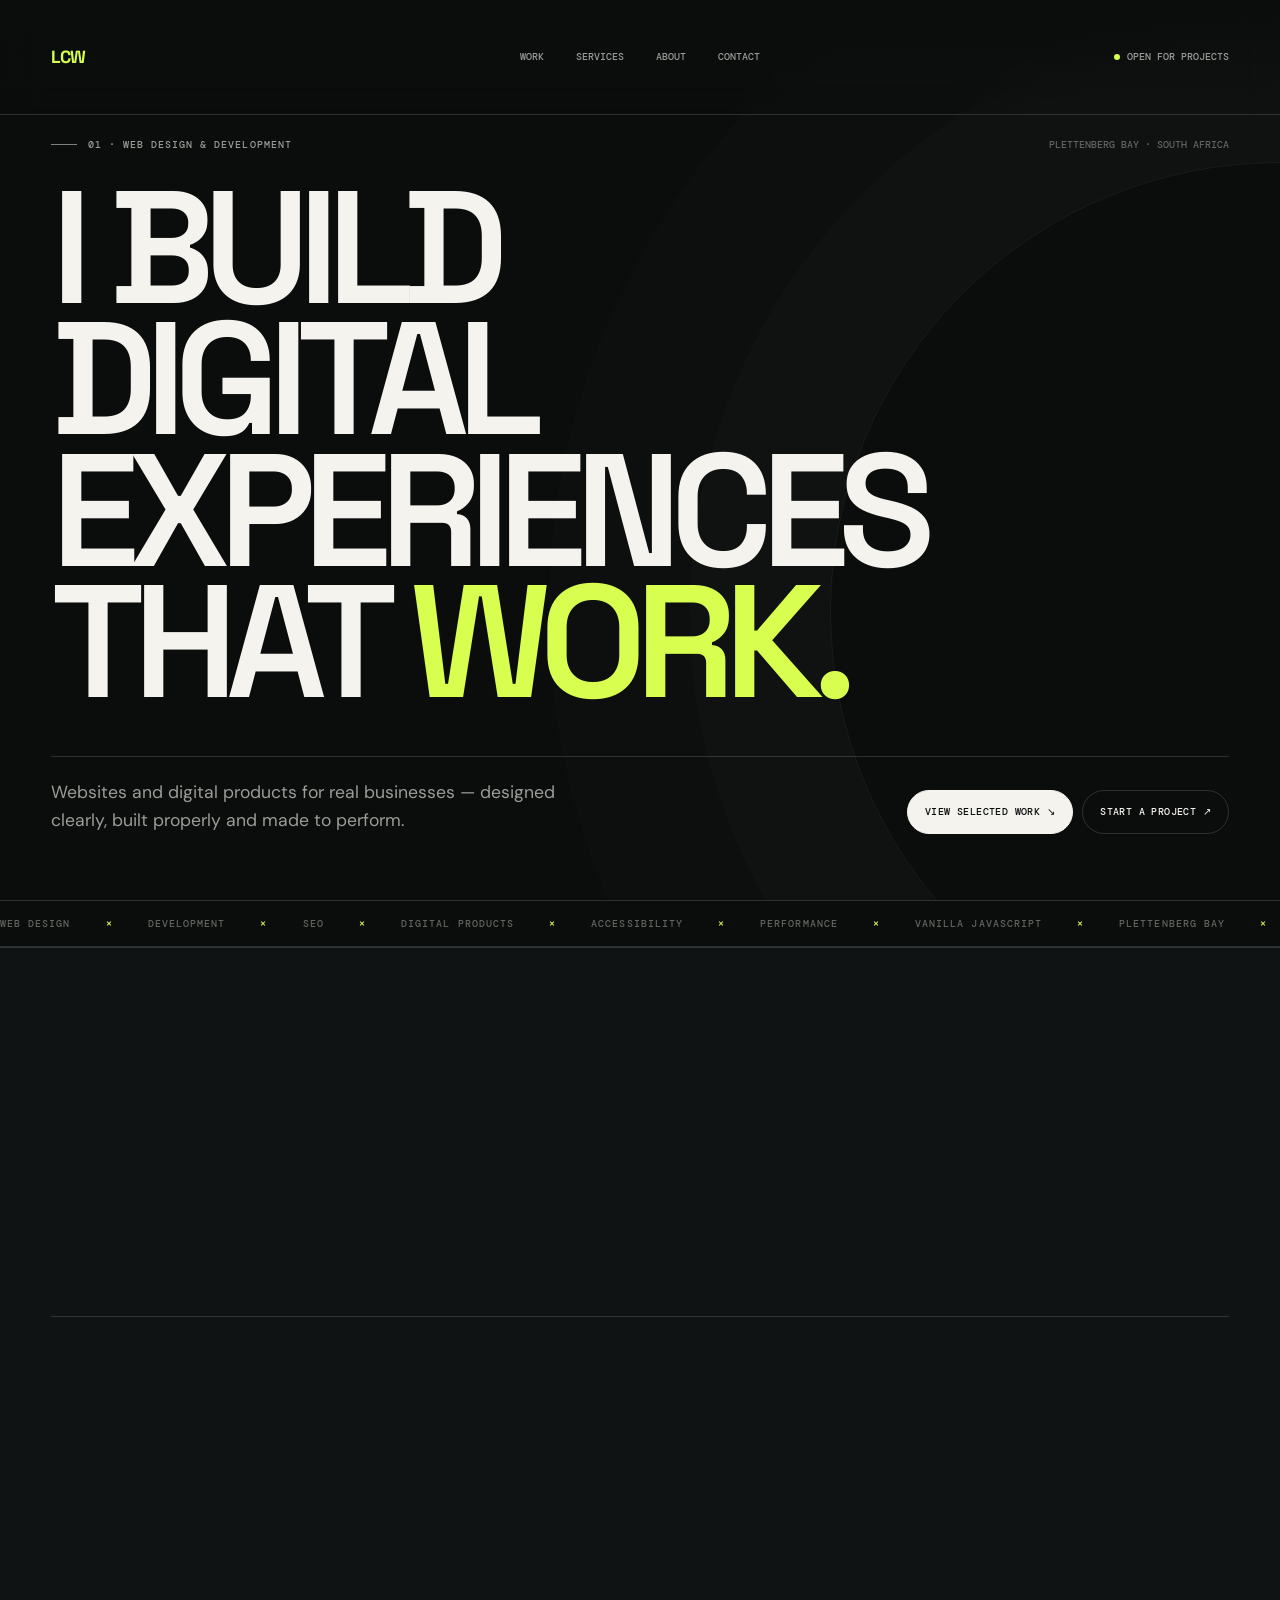
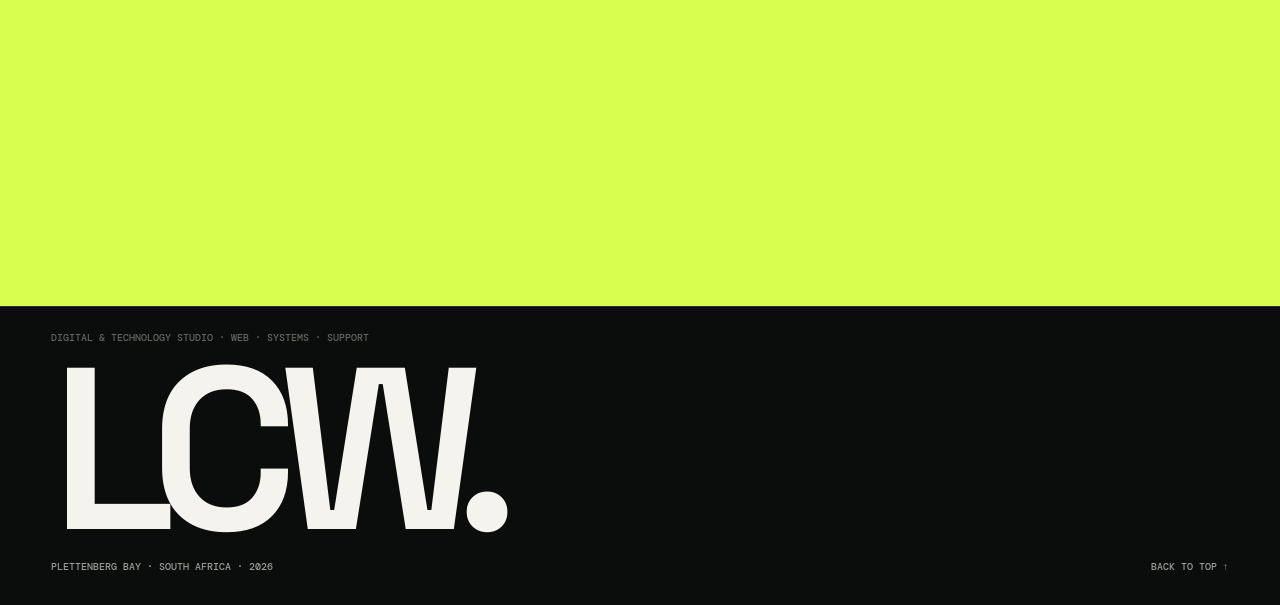
==== index.html @ 8b807cf0 "Redesign portfolio homepage" ====
<!doctype html>
<html lang="en-ZA">
<head>
<meta charset="utf-8"><meta name="viewport" content="width=device-width,initial-scale=1">
<title>Landon Carter Windvogel — Web Design &amp; Development</title>
<meta name="description" content="Independent web designer and developer in Plettenberg Bay, South Africa, building fast, accessible websites and practical digital products for real businesses.">
<meta name="author" content="Landon Carter Windvogel"><meta name="robots" content="index,follow,max-image-preview:large">
<link rel="canonical" href="https://landoncarterwindvogel.github.io/landon-carter-windvogel/">
<meta property="og:type" content="website"><meta property="og:title" content="Landon Carter Windvogel — Web Design &amp; Development"><meta property="og:description" content="Fast, accessible websites and practical digital products for real businesses."><meta property="og:url" content="https://landoncarterwindvogel.github.io/landon-carter-windvogel/"><meta property="og:locale" content="en_ZA"><meta property="og:site_name" content="Landon Carter Windvogel">
<meta name="twitter:card" content="summary_large_image"><meta name="theme-color" content="#0b0d0d"><meta name="color-scheme" content="dark">
<script type="application/ld+json">{"@context":"https://schema.org","@type":"ProfessionalService","name":"Landon Carter Windvogel","url":"https://landoncarterwindvogel.github.io/landon-carter-windvogel/","founder":{"@type":"Person","name":"Landon Carter Windvogel","url":"https://github.com/LandonCarterWindvogel","jobTitle":"Web Designer & Developer","sameAs":["https://github.com/LandonCarterWindvogel"]},"areaServed":"South Africa","address":{"@type":"PostalAddress","addressLocality":"Plettenberg Bay","addressRegion":"Western Cape","addressCountry":"ZA"},"serviceType":["Web design","Web development","Digital products","SEO","Performance optimisation","PC support"]}</script>
<link rel="preconnect" href="https://fonts.googleapis.com"><link rel="preconnect" href="https://fonts.gstatic.com" crossorigin>
<link href="https://fonts.googleapis.com/css2?family=DM+Mono:wght@400;500&family=DM+Sans:wght@400;500;700&family=Space+Grotesk:wght@400;500;600;700&display=swap" rel="stylesheet">
<link rel="stylesheet" href="assets/css/main.css"><link rel="stylesheet" href="assets/css/home.css"><script src="assets/js/main.js" defer></script>
</head><body>
<a class="skip-link" href="#main-content">Skip to content</a>
<header class="site-header" data-site-header><div class="shell site-header__inner"><a class="brand" href="#home" aria-label="Landon Carter Windvogel home"><span class="brand__mark">LCW</span></a><nav class="desktop-nav" aria-label="Primary navigation"><a href="#work">Work</a><a href="#services">Services</a><a href="#about">About</a><a href="#contact">Contact</a></nav><span class="header-status"><i></i>Open for projects</span><button class="menu-toggle" type="button" aria-expanded="false" aria-controls="mobile-menu" aria-label="Open menu"><span></span><span></span></button></div></header>
<div class="mobile-menu" id="mobile-menu" aria-hidden="true"><nav aria-label="Mobile navigation"><a href="#work">Work</a><a href="#services">Services</a><a href="#about">About</a><a href="#contact">Contact</a></nav><div><span>Open for projects</span><a href="https://github.com/LandonCarterWindvogel" target="_blank" rel="noopener noreferrer">GitHub ↗</a></div></div>
<main id="main-content">
<section class="hero" id="home"><div class="shell"><div class="hero-top"><p class="eyebrow">01 · Web design &amp; development</p><p>Plettenberg Bay · South Africa</p></div><h1>I build<br>digital<br>experiences<br>that <span>work.</span></h1><div class="hero-bottom"><p>Websites and digital products for real businesses — designed clearly, built properly and made to perform.</p><div><a class="button button--solid" href="#work">View selected work ↘</a><a class="button" href="#contact">Start a project ↗</a></div></div></div></section>
<div class="ticker" aria-hidden="true"><div><span>Web design <b>×</b> Development <b>×</b> SEO <b>×</b> Digital products <b>×</b> Accessibility <b>×</b> Performance <b>×</b> Vanilla JavaScript <b>×</b> Plettenberg Bay <b>×</b></span><span>Web design <b>×</b> Development <b>×</b> SEO <b>×</b> Digital products <b>×</b> Accessibility <b>×</b> Performance <b>×</b> Vanilla JavaScript <b>×</b> Plettenberg Bay <b>×</b></span></div></div>
<section class="section work-section" id="work"><div class="shell"><div class="section-head reveal"><div><p class="eyebrow">02 · Selected work</p><h2>Work worth showing.</h2></div><p>Real projects built around real constraints — from local business websites to ecommerce and internal digital products.</p></div><div class="work-list">
<a class="work-item work-item--featured reveal" href="projects/paivepo.html"><span>01</span><div><h3>Paivepo Art &amp; Decor</h3><p>Ecommerce · Art direction · Storytelling</p></div><span>2026</span><figure><img src="https://image.thum.io/get/width/1400/crop/850/wait/5/noanimate/https://landoncarterwindvogel.github.io/paivepo-art/" alt="Preview of the Paivepo Art &amp; Decor website" width="1400" height="850" loading="lazy" decoding="async" referrerpolicy="no-referrer"></figure><b>↗</b></a>
<a class="work-item reveal" href="projects/bln-electrical.html"><span>02</span><div><h3>BL&amp;N Electrical &amp; Plumbing</h3><p>Local business · Lead generation · SEO</p></div><span>2026</span><figure><img src="https://image.thum.io/get/width/1400/crop/850/wait/5/noanimate/https://bl-n-site.netlify.app/" alt="Preview of the BL&amp;N Electrical &amp; Plumbing website" width="1400" height="850" loading="lazy" decoding="async" referrerpolicy="no-referrer"></figure><b>↗</b></a>
<a class="work-item reveal" href="https://landoncarterwindvogel.github.io/postnet-production/" target="_blank" rel="noopener noreferrer"><span>03</span><div><h3>PostNet Production</h3><p>Internal product · PWA · Workflow</p></div><span>2026</span><figure><img src="https://image.thum.io/get/width/1400/crop/850/wait/5/noanimate/https://landoncarterwindvogel.github.io/postnet-production/" alt="Preview of the PostNet Production web app" width="1400" height="850" loading="lazy" decoding="async" referrerpolicy="no-referrer"></figure><b>↗</b></a>
<a class="work-item reveal" href="projects/shalom-designs.html"><span>04</span><div><h3>Shalom Designs</h3><p>Ecommerce · UX · Brand</p></div><span>2026</span><figure><img src="https://image.thum.io/get/width/1400/crop/850/wait/5/noanimate/https://landoncarterwindvogel.github.io/shalom/" alt="Preview of the Shalom Designs website" width="1400" height="850" loading="lazy" decoding="async" referrerpolicy="no-referrer"></figure><b>↗</b></a>
</div></div></section>
<section class="section statement"><div class="shell statement-grid"><div class="reveal"><p class="eyebrow">03 · The approach</p><h2>I don't build websites to fill a portfolio.</h2><h2 class="muted">I build things people actually use.</h2></div><div class="statement-copy reveal"><p>From local businesses to ecommerce and internal tools, I focus on useful design, clean development and straightforward technology.</p><div class="stats"><div><strong>01</strong><span>Design + build</span></div><div><strong>02</strong><span>Digital products</span></div><div><strong>03</strong><span>SEO + performance</span></div><div><strong>04</strong><span>Practical support</span></div></div></div></div></section>
<section class="section services" id="services"><div class="shell"><div class="section-head reveal"><div><p class="eyebrow">04 · Services</p><h2>What I build.</h2></div><p>Web and digital work lead the studio. Technology support sits alongside it when clients need their computers working properly too.</p></div><div class="service-list"><a class="service reveal" href="#contact"><span>01</span><div><h3>Web design</h3><p>Clear, premium interfaces designed around the business, the audience and the action that matters.</p></div><b>↗</b></a><a class="service reveal" href="#contact"><span>02</span><div><h3>Development</h3><p>Fast, responsive websites and digital products built with semantic HTML, modern CSS and vanilla JavaScript.</p></div><b>↗</b></a><a class="service reveal" href="#contact"><span>03</span><div><h3>SEO &amp; performance</h3><p>Technical SEO, structured data, accessibility, security headers and performance work that supports the finished product.</p></div><b>↗</b></a><a class="service reveal" href="#contact"><span>04</span><div><h3>Digital products</h3><p>PWAs, internal tools, calculators and focused business systems that remove repetitive work.</p></div><b>↗</b></a></div></div></section>
<section class="section about" id="about"><div class="shell about-grid"><div class="reveal"><p class="eyebrow">05 · About</p><h2>I'm Landon — an independent web designer and developer based in <span>Plettenberg Bay.</span></h2></div><div class="reveal"><p>I build websites, digital products and practical systems for businesses that need something better than a template.</p><dl><div><dt>Based in</dt><dd>Plettenberg Bay, South Africa</dd></div><div><dt>Working with</dt><dd>South Africa + remotely</dd></div><div><dt>Stack</dt><dd>HTML · CSS · JavaScript</dd></div><div><dt>Approach</dt><dd>Mobile-first · Accessible · Fast</dd></div></dl></div></div></section>
<section class="section contact" id="contact"><div class="shell contact-grid"><div class="reveal"><p class="eyebrow">06 · Contact</p><h2>Have a project <span>in mind?</span></h2><p>Tell me what you're trying to launch, improve or fix. I work with clients along the Garden Route and remotely across South Africa.</p><div class="contact-links"><a href="mailto:hello@landoncarterwindvogel.dev">hello@landoncarterwindvogel.dev</a><a href="https://github.com/LandonCarterWindvogel" target="_blank" rel="noopener noreferrer">GitHub ↗</a></div></div><form class="contact-form reveal" name="contact" method="POST" data-netlify="true" netlify-honeypot="company"><input type="hidden" name="form-name" value="contact"><p class="honeypot"><label>Company <input name="company" tabindex="-1" autocomplete="off"></label></p><div class="field-row"><label class="field"><span>Name</span><input name="name" type="text" autocomplete="name" placeholder="Your name" required></label><label class="field"><span>Email</span><input name="email" type="email" autocomplete="email" placeholder="you@example.com" required></label></div><label class="field"><span>Project</span><select name="project-type" required><option value="" selected disabled>Choose a project type</option><option>Website design &amp; build</option><option>Web app / PWA</option><option>SEO &amp; performance</option><option>Website maintenance</option><option>PC / laptop support</option><option>Digital product / internal tool</option><option>Something else</option></select></label><label class="field"><span>Brief</span><textarea name="message" placeholder="What are you trying to build?" required></textarea></label><div class="form-footer"><button class="button button--dark" type="submit">Send enquiry ↗</button><p class="form-status" role="status" aria-live="polite"></p></div></form></div></section>
</main>
<footer class="footer"><div class="shell"><p>Digital &amp; technology studio · Web · Systems · Support</p><strong>LCW.</strong><div><span>Plettenberg Bay · South Africa · <span data-current-year></span></span><a href="#home">Back to top ↑</a></div></div></footer>
</body></html>
---- assets/css/main.css ----
:root {
  --bg: #111111;
  --surface: #171717;
  --surface-2: #1e1e1e;
  --ink: #f1f0eb;
  --muted: #a5a39d;
  --muted-2: #6f6d67;
  --line: rgba(241,240,235,.14);
  --line-soft: rgba(241,240,235,.08);
  --accent: #d8ff4f;
  --accent-ink: #111111;
  --max: 1440px;
  --gutter: clamp(1rem, 4vw, 4rem);
  --display: "Space Grotesk", sans-serif;
  --body: "DM Sans", sans-serif;
  --mono: "DM Mono", monospace;
  --ease: cubic-bezier(.16,1,.3,1);
}

* { box-sizing: border-box; }
html { scroll-behavior: smooth; background: var(--bg); }
body { margin: 0; background: var(--bg); color: var(--ink); font-family: var(--body); line-height: 1.55; -webkit-font-smoothing: antialiased; }
a { color: inherit; }
img, svg { display: block; max-width: 100%; }
button, input, textarea, select { font: inherit; }
::selection { background: var(--accent); color: var(--accent-ink); }
:focus-visible { outline: 2px solid var(--accent); outline-offset: 4px; }

.shell,
.container { width: min(100% - (var(--gutter) * 2), var(--max)); margin-inline: auto; }

.skip-link { position: fixed; top: -4rem; left: 1rem; z-index: 500; padding: .7rem 1rem; background: var(--accent); color: var(--accent-ink); text-decoration: none; font: 500 .8rem var(--mono); }
.skip-link:focus { top: 1rem; }

.site-header { position: sticky; top: 0; z-index: 200; border-bottom: 1px solid var(--line); background: rgba(17,17,17,.82); backdrop-filter: blur(18px); }
.site-header__inner { min-height: 4.8rem; display: flex; align-items: center; justify-content: space-between; gap: 1rem; }
.brand { display: inline-flex; align-items: center; gap: .65rem; width: max-content; color: var(--ink); font: 500 .72rem var(--mono); letter-spacing: .07em; text-decoration: none; text-transform: uppercase; }
.brand__mark { color: var(--accent); font-weight: 700; }
.nav { display: flex; align-items: center; justify-content: flex-end; flex-wrap: wrap; gap: .8rem 1.6rem; }
.nav a { color: var(--muted); font: 500 .7rem var(--mono); letter-spacing: .04em; text-decoration: none; text-transform: uppercase; transition: color .2s ease; }
.nav a:hover, .nav a[aria-current="page"] { color: var(--ink); }

.hero,
.page-header { padding: clamp(5rem, 12vw, 9rem) 0 clamp(4rem, 9vw, 7rem); }
.eyebrow { display: inline-flex; align-items: center; gap: .65rem; margin: 0 0 1.2rem; color: var(--muted); font: 500 .72rem/1 var(--mono); letter-spacing: .1em; text-transform: uppercase; }
.eyebrow::before { content: ""; width: 26px; height: 1px; background: var(--ink); opacity: .5; }
.hero h1,
.page-header h1 { max-width: 11ch; margin: 0; font: 600 clamp(4rem, 11vw, 10rem)/.84 var(--display); letter-spacing: -.065em; text-transform: uppercase; }
.hero__lede,
.page-header__lede { max-width: 62ch; margin: 2rem 0 0; color: var(--muted); font-size: clamp(1rem, 1.8vw, 1.2rem); }
.hero__actions { display: flex; flex-wrap: wrap; gap: .7rem; margin-top: 2rem; }

.button { display: inline-flex; align-items: center; justify-content: center; gap: .55rem; min-height: 46px; padding: .8rem 1.15rem; border: 1px solid var(--line); border-radius: 999px; text-decoration: none; font: 500 .72rem var(--mono); letter-spacing: .04em; text-transform: uppercase; transition: transform .25s var(--ease), background .25s ease, color .25s ease, border-color .25s ease; }
.button:hover { transform: translateY(-2px); border-color: var(--ink); }
.button--dark { background: var(--ink); color: var(--bg); border-color: var(--ink); }
.button--dark:hover { background: var(--accent); color: var(--accent-ink); border-color: var(--accent); }
.button--light { background: transparent; color: var(--ink); }

.section { padding: clamp(5rem, 10vw, 9rem) 0; border-top: 1px solid var(--line); }
.section__heading { display: grid; gap: 1rem; margin-bottom: 2.5rem; }
.section__heading h2 { margin: 0; max-width: 13ch; font: 600 clamp(2.6rem, 6vw, 5.5rem)/.9 var(--display); letter-spacing: -.055em; text-transform: uppercase; }
.section__heading p { max-width: 46ch; margin: 0; color: var(--muted); }

.project-grid { display: grid; gap: 1.2rem; }
.project-card { overflow: hidden; border: 1px solid var(--line); background: var(--surface); text-decoration: none; transition: transform .35s var(--ease), box-shadow .35s var(--ease), border-color .25s ease; }
.project-card:hover { transform: translateY(-5px); border-color: rgba(241,240,235,.28); box-shadow: 0 24px 50px -30px rgba(0,0,0,.8); }
.project-card__media { min-height: 16rem; display: flex; align-items: flex-end; padding: 1rem; background: #202020; border-bottom: 1px solid var(--line); }
.project-card:nth-child(1) .project-card__media { background: radial-gradient(circle at 20% 20%, #d0b18b 0 8%, transparent 9%), radial-gradient(circle at 72% 75%, #8a6b4c 0 16%, transparent 17%), #232323; }
.project-card:nth-child(2) .project-card__media { background: linear-gradient(120deg,#f7f6f1 0 33%,#161616 33% 66%,#777 66%); }
.project-card:nth-child(3) .project-card__media { background: linear-gradient(160deg,#1c1c1c 0 52%,#565656 52% 53%,#1c1c1c 53%); }
.project-card:nth-child(4) .project-card__media { background: radial-gradient(circle at 25% 25%, #315cd7 0 10%, transparent 11%), radial-gradient(circle at 75% 70%, #d6b455 0 13%, transparent 14%), linear-gradient(135deg,#101a31,#1b2b53 48%,#111827); }
.project-card__number { color: rgba(255,255,255,.65); font: 500 .68rem var(--mono); letter-spacing: .08em; text-transform: uppercase; }
.project-card__body { padding: 1.25rem; }
.project-card__body h3 { margin: 0; font: 600 clamp(1.5rem, 3vw, 2.5rem)/.95 var(--display); letter-spacing: -.045em; text-transform: uppercase; }
.project-card__body p { margin: .65rem 0 0; color: var(--muted); }
.project-card__meta { display: flex; flex-wrap: wrap; gap: .45rem; margin-top: 1rem; }
.tag { display: inline-flex; padding: .3rem .55rem; border: 1px solid var(--line); border-radius: 999px; color: var(--muted-2); font: 500 .61rem var(--mono); }

.case-study { padding: 0 0 clamp(5rem, 10vw, 9rem); }
.case-study__grid { display: grid; gap: 3rem; }
.case-study__facts { display: grid; grid-template-columns: 1fr 1fr; gap: 1rem 1.5rem; margin: 0; }
.fact { padding-top: .9rem; border-top: 1px solid var(--line); }
.fact dt { margin-bottom: .35rem; color: var(--muted-2); font: 500 .64rem var(--mono); letter-spacing: .06em; text-transform: uppercase; }
.fact dd { margin: 0; color: var(--ink); font: 500 .95rem/1.4 var(--body); }
.prose { max-width: 70ch; }
.prose h2 { margin: 3.5rem 0 1rem; font: 600 clamp(2rem, 4vw, 3.5rem)/.92 var(--display); letter-spacing: -.055em; text-transform: uppercase; }
.prose p { margin: 0 0 1.2rem; color: var(--muted); }
.case-shot { margin: 0 0 3rem; overflow: hidden; border: 1px solid var(--line); background: var(--surface); }
.case-shot img { width: 100%; aspect-ratio: 16 / 9; object-fit: cover; object-position: top center; }
.case-shot figcaption { padding: .75rem 1rem; color: var(--muted-2); border-top: 1px solid var(--line); font: 500 .62rem/1.4 var(--mono); letter-spacing: .05em; text-transform: uppercase; }
.placeholder { display: none; margin: 0 0 3rem; padding: 2rem; border: 1px dashed var(--line); background: var(--surface); color: var(--muted-2); text-align: center; font: 500 .72rem/1.5 var(--mono); text-transform: uppercase; letter-spacing: .04em; }

.site-footer { padding: 1.5rem 0 2.5rem; border-top: 1px solid var(--line); }
.site-footer__inner { display: flex; flex-wrap: wrap; justify-content: space-between; align-items: center; gap: 1rem; color: var(--muted-2); font: 500 .64rem var(--mono); letter-spacing: .05em; text-transform: uppercase; }
.site-footer__inner a { color: var(--muted); text-decoration: none; }
.site-footer__inner a:hover { color: var(--ink); }

@media (min-width: 700px) {
  .container { width: min(100% - (var(--gutter) * 2), var(--max)); }
  .section__heading { grid-template-columns: 1.2fr .8fr; align-items: end; }
  .project-grid { grid-template-columns: repeat(2, minmax(0, 1fr)); }
  .project-card:first-child { grid-column: 1 / -1; }
  .project-card:first-child .project-card__media { min-height: 25rem; }
  .case-study__grid { grid-template-columns: minmax(220px, .32fr) minmax(0, 1fr); align-items: start; gap: clamp(3rem, 7vw, 8rem); }
}

@media (max-width: 680px) {
  .site-header__inner { align-items: flex-start; padding-block: 1rem; }
  .nav { gap: .6rem 1rem; }
  .nav a { font-size: .65rem; }
  .case-study__facts { grid-template-columns: 1fr; }
  .placeholder { min-height: 240px; }
}

@media (prefers-reduced-motion: reduce) {
  html { scroll-behavior: auto; }
  *, *::before, *::after { animation-duration: .01ms !important; animation-iteration-count: 1 !important; transition-duration: .01ms !important; }
}
---- assets/css/home.css ----
:root{--bg:#0b0d0d;--surface:#101313;--ink:#f4f3ee;--muted:#9b9c96;--dim:#62645f;--line:rgba(244,243,238,.15);--accent:#d8ff4f;--gutter:clamp(1rem,4vw,4.5rem);--max:1500px;--display:"Space Grotesk",sans-serif;--body:"DM Sans",sans-serif;--mono:"DM Mono",monospace;--ease:cubic-bezier(.16,1,.3,1)}body{background:var(--bg);color:var(--ink);font-family:var(--body)}html{background:var(--bg)}.shell{width:min(100% - 2*var(--gutter),var(--max));margin:auto}.skip-link{position:fixed;top:-4rem;left:1rem;z-index:999;padding:.7rem 1rem;background:var(--accent);color:#0b0d0d}.skip-link:focus{top:1rem}.site-header{position:fixed;inset:0 0 auto;z-index:200;padding:1.15rem 0;background:linear-gradient(#0b0d0dee,#0b0d0d00);transition:.3s}.site-header.is-scrolled{background:#0b0d0dcc;backdrop-filter:blur(16px)}.site-header__inner{display:grid;grid-template-columns:1fr auto 1fr;align-items:center;gap:1rem}.brand{text-decoration:none}.brand__mark{font:700 1.1rem var(--display);letter-spacing:-.07em}.desktop-nav{display:flex;justify-content:center;gap:clamp(1rem,2.5vw,2.3rem)}.desktop-nav a,.header-status{color:var(--muted);font:500 .62rem var(--mono);text-transform:uppercase;text-decoration:none}.desktop-nav a:hover{color:var(--ink)}.header-status{display:flex;justify-content:flex-end;gap:.45rem;align-items:center}.header-status i{width:6px;height:6px;border-radius:50%;background:var(--accent);animation:pulse 2s infinite}@keyframes pulse{50%{box-shadow:0 0 0 5px #d8ff4f00}}.menu-toggle{display:none;background:none;border:0;color:var(--ink)}.menu-toggle span{display:block;width:22px;height:1px;background:currentColor;margin:6px}.mobile-menu{display:none}.hero{min-height:100svh;padding:8.5rem 0 4rem;display:flex;align-items:flex-end;position:relative;overflow:hidden}.hero:after{content:"";position:absolute;width:min(70vw,1000px);aspect-ratio:1;border:1px solid #f4f3ee0f;border-radius:50%;right:-35%;top:18%;box-shadow:0 0 0 11vw #f4f3ee03,0 0 0 22vw #f4f3ee02}.hero .shell{position:relative;z-index:1}.hero-top,.hero-bottom{display:flex;justify-content:space-between;gap:1rem}.hero-top{align-items:center;margin-bottom:2rem}.hero-top p:last-child{margin:0;color:var(--dim);font:500 .62rem var(--mono);text-transform:uppercase}.eyebrow{margin:0;color:var(--muted);font:500 .65rem var(--mono);letter-spacing:.1em;text-transform:uppercase}.hero h1{max-width:10ch;margin:0;font:600 clamp(4rem,12.5vw,11.5rem)/.82 var(--display);letter-spacing:-.075em;text-transform:uppercase}.hero h1 span{color:var(--accent)}.hero-bottom{align-items:end;margin-top:3rem;padding-top:1.4rem;border-top:1px solid var(--line)}.hero-bottom>p{max-width:43ch;margin:0;color:var(--muted);font-size:clamp(.95rem,1.5vw,1.1rem)}.hero-bottom>div{display:flex;flex-wrap:wrap;justify-content:flex-end;gap:.6rem}.button{display:inline-flex;align-items:center;justify-content:center;gap:.5rem;min-height:44px;padding:.75rem 1.05rem;border:1px solid var(--line);border-radius:999px;color:var(--ink);font:500 .63rem var(--mono);text-transform:uppercase;text-decoration:none;transition:.3s}.button:hover{transform:translateY(-2px);border-color:var(--ink)}.button--solid{background:var(--ink);color:var(--bg);border-color:var(--ink)}.button--solid:hover{background:var(--accent);border-color:var(--accent)}.ticker{overflow:hidden;border-block:1px solid var(--line)}.ticker>div{display:flex;width:max-content;gap:2.2rem;padding:1rem 0;animation:ticker 28s linear infinite}.ticker span{display:flex;gap:2.2rem;color:var(--dim);font:500 .65rem var(--mono);letter-spacing:.1em;text-transform:uppercase;white-space:nowrap}.ticker b{color:var(--accent);font-weight:500}@keyframes ticker{to{transform:translateX(-50%)}}.section{padding:clamp(5rem,10vw,10rem) 0}.section-head{display:grid;grid-template-columns:1.1fr .9fr;gap:2rem;align-items:end;margin-bottom:3rem}.section-head h2{max-width:10ch;margin:.8rem 0 0;font:600 clamp(3rem,7vw,7rem)/.86 var(--display);letter-spacing:-.065em;text-transform:uppercase}.section-head>p{max-width:43ch;margin:0;color:var(--muted)}.work-section,.services{background:var(--surface);border-block:1px solid var(--line)}.work-list,.service-list{border-top:1px solid var(--line)}.work-item{display:grid;grid-template-columns:70px minmax(0,1fr) auto 0 38px;gap:1.2rem;align-items:start;padding:1.35rem 0;border-bottom:1px solid var(--line);text-decoration:none;position:relative}.work-item>span{color:var(--dim);font:500 .65rem var(--mono)}.work-item h3{margin:0;font:600 clamp(1.45rem,3.4vw,3.4rem)/.9 var(--display);letter-spacing:-.05em;text-transform:uppercase}.work-item p{margin:.5rem 0 0;color:var(--muted);font-size:.85rem}.work-item b{width:38px;height:38px;border:1px solid var(--line);border-radius:50%;display:grid;place-items:center;color:var(--muted);font-weight:400}.work-item--featured h3{color:var(--accent)}.work-item figure{position:absolute;z-index:4;top:50%;right:7%;width:min(38vw,560px);aspect-ratio:16/10;margin:0;overflow:hidden;opacity:0;pointer-events:none;transform:translateY(-46%) scale(.94);box-shadow:0 35px 80px -35px #000;transition:.5s var(--ease)}.work-item figure img{width:100%;height:100%;object-fit:cover;object-position:top;background:#181b1b}.work-item:hover figure,.work-item:focus-visible figure{opacity:1;transform:translateY(-50%) scale(1)}.work-item:hover,.work-item:focus-visible{padding-inline:.8rem}.work-item:hover b{background:var(--accent);color:var(--bg);border-color:var(--accent)}.statement-grid,.about-grid,.contact-grid{display:grid;grid-template-columns:1.15fr .85fr;gap:clamp(3rem,8vw,9rem);align-items:end}.statement h2{max-width:13ch;margin:.8rem 0 0;font:500 clamp(2.8rem,6.5vw,6.5rem)/.9 var(--display);letter-spacing:-.06em;text-transform:uppercase}.statement h2.muted{color:var(--muted)}.statement-copy>p,.about-side>p{max-width:40ch;margin:0 0 2rem;color:var(--muted)}.stats{display:grid;grid-template-columns:1fr 1fr;border-top:1px solid var(--line);border-left:1px solid var(--line)}.stats div{padding:1rem;border-right:1px solid var(--line);border-bottom:1px solid var(--line)}.stats strong{display:block;font:600 1.7rem var(--display)}.stats span{color:var(--dim);font:500 .6rem var(--mono);text-transform:uppercase}.service{display:grid;grid-template-columns:70px 1fr 40px;gap:1rem;padding:1.6rem 0;border-bottom:1px solid var(--line);text-decoration:none;transition:.35s}.service>span{color:var(--dim);font:500 .65rem var(--mono)}.service h3{margin:0 0 .45rem;font:600 clamp(1.5rem,3vw,2.8rem)/.9 var(--display);text-transform:uppercase}.service p{max-width:58ch;margin:0;color:var(--muted)}.service>b{align-self:center;color:var(--muted);font-weight:400}.service:hover{padding-inline:.7rem}.about h2{max-width:12ch;margin:.8rem 0 0;font:600 clamp(2.8rem,6vw,6rem)/.88 var(--display);letter-spacing:-.06em;text-transform:uppercase}.about h2 span{color:var(--accent)}.about-side>p{font-size:1.05rem}.about dl{display:grid;grid-template-columns:1fr 1fr;border-top:1px solid var(--line)}.about dl div{padding:1rem 0;border-bottom:1px solid var(--line)}.about dt{color:var(--dim);font:500 .6rem var(--mono);text-transform:uppercase}.about dd{margin:.35rem 0 0;font-size:.85rem}.contact{background:var(--accent);color:var(--bg)}.contact .eyebrow{color:#0b0d0daa}.contact-grid{align-items:start}.contact h2{max-width:9ch;margin:.8rem 0 1rem;font:600 clamp(4rem,9vw,9rem)/.82 var(--display);letter-spacing:-.07em;text-transform:uppercase}.contact h2 span{display:block}.contact-heading>p:not(.eyebrow){max-width:40ch;color:#0b0d0db8}.contact-links{display:flex;flex-wrap:wrap;gap:1rem 1.5rem;margin-top:2rem}.contact-links a{color:var(--bg);font:500 .67rem var(--mono);text-decoration:none;border-bottom:1px solid}.contact-form{display:flex;flex-direction:column;gap:1.2rem}.field-row{display:grid;grid-template-columns:1fr 1fr;gap:1.2rem}.field{display:flex;flex-direction:column;gap:.4rem}.field span{font:500 .6rem var(--mono);text-transform:uppercase;opacity:.65}.field input,.field textarea,.field select{width:100%;padding:.7rem 0;border:0;border-bottom:1px solid #0b0d0d73;background:transparent;color:var(--bg);outline:0}.field input::placeholder,.field textarea::placeholder{color:var(--bg);opacity:.38}.field textarea{min-height:120px;resize:vertical}.field select{cursor:pointer}.form-footer{display:flex;align-items:center;gap:1rem}.button--dark{background:var(--bg);color:var(--ink);border-color:var(--bg)}.form-status{min-height:1em;margin:0;font:500 .63rem var(--mono)}.honeypot{position:absolute!important;width:1px!important;height:1px!important;overflow:hidden!important;clip:rect(0,0,0,0)!important}.footer{padding:1.5rem 0 2rem;border-top:1px solid var(--line)}.footer>div>p{margin:0 0 1.2rem;color:var(--dim);font:500 .6rem var(--mono);text-transform:uppercase}.footer strong{display:block;font:600 clamp(5rem,18vw,17rem)/.75 var(--display);letter-spacing:-.09em}.footer>div>div{display:flex;justify-content:space-between;gap:1rem;margin-top:1.5rem;color:var(--muted);font:500 .62rem var(--mono);text-transform:uppercase}.footer a{text-decoration:none}.reveal{opacity:0;transform:translateY(28px);transition:.75s var(--ease)}.reveal.is-visible{opacity:1;transform:none}@media(max-width:800px){.desktop-nav,.header-status{display:none}.site-header__inner{grid-template-columns:1fr auto}.menu-toggle{display:block}.mobile-menu{position:fixed;inset:0;z-index:150;background:var(--bg);padding:7rem var(--gutter) 2rem;display:flex;flex-direction:column;transform:translateY(-101%);transition:.45s var(--ease)}.mobile-menu.open{transform:none}.mobile-menu nav{display:flex;flex-direction:column;gap:.8rem}.mobile-menu nav a{font:600 clamp(2.8rem,12vw,5.5rem)/.82 var(--display);letter-spacing:-.055em;text-decoration:none;text-transform:uppercase}.mobile-menu>div{margin-top:auto;display:flex;justify-content:space-between;color:var(--muted);font:500 .62rem var(--mono);text-transform:uppercase}.mobile-menu>div a{color:inherit;text-decoration:none}.hero{padding-top:7.5rem}.hero-top p:last-child{display:none}.hero h1{font-size:clamp(3.5rem,15vw,7.8rem)}.hero-bottom,.section-head,.statement-grid,.about-grid,.contact-grid{grid-template-columns:1fr;display:grid}.hero-bottom>div{justify-content:flex-start}.section-head{gap:1rem;margin-bottom:2.3rem}.section-head h2{font-size:clamp(2.8rem,12vw,5.5rem)}.work-item{grid-template-columns:45px minmax(0,1fr) 38px;gap:.7rem}.work-item>span:nth-of-type(2){display:none}.work-item figure{position:relative;top:auto;right:auto;grid-column:1/-1;width:100%;opacity:1;transform:none;pointer-events:auto;box-shadow:none}.work-item:hover figure,.work-item:focus-visible figure{transform:none}.work-item:hover,.work-item:focus-visible{padding-inline:0}.statement h2,.about h2{font-size:clamp(2.6rem,11vw,5rem)}.field-row{grid-template-columns:1fr}.contact h2{font-size:clamp(3.7rem,15vw,7rem)}.footer strong{font-size:clamp(6rem,28vw,13rem)}.footer>div>div{flex-direction:column}}@media(max-width:480px){.hero{padding-bottom:2.5rem}.hero h1{font-size:clamp(3.25rem,15vw,5.5rem)}.hero-bottom>div .button{width:100%}.work-item{grid-template-columns:32px minmax(0,1fr) 32px}.work-item b{width:32px;height:32px}.stats,.about dl{grid-template-columns:1fr}.form-footer{align-items:flex-start;flex-direction:column}}@media(prefers-reduced-motion:reduce){.ticker>div,.header-status i{animation:none}.reveal{opacity:1;transform:none;transition:none}.work-item figure,.button,.service{transition:none}}
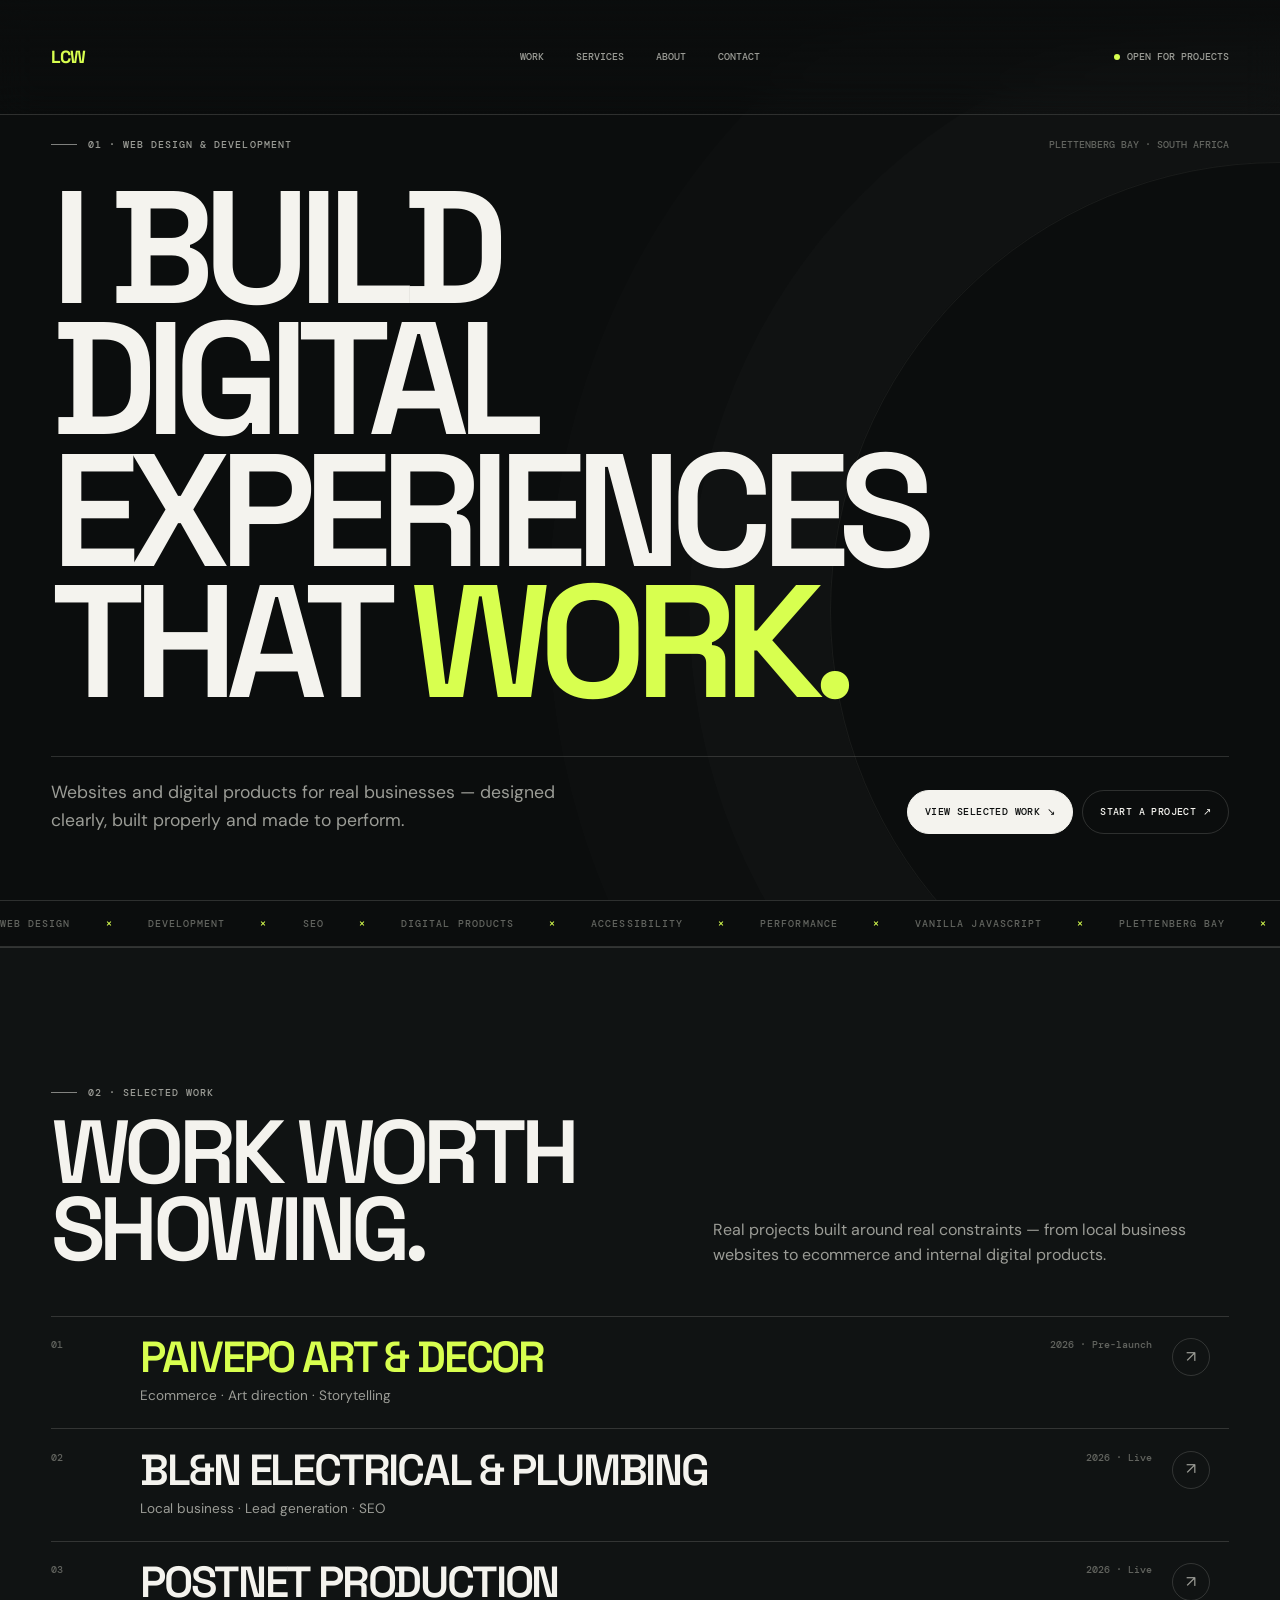
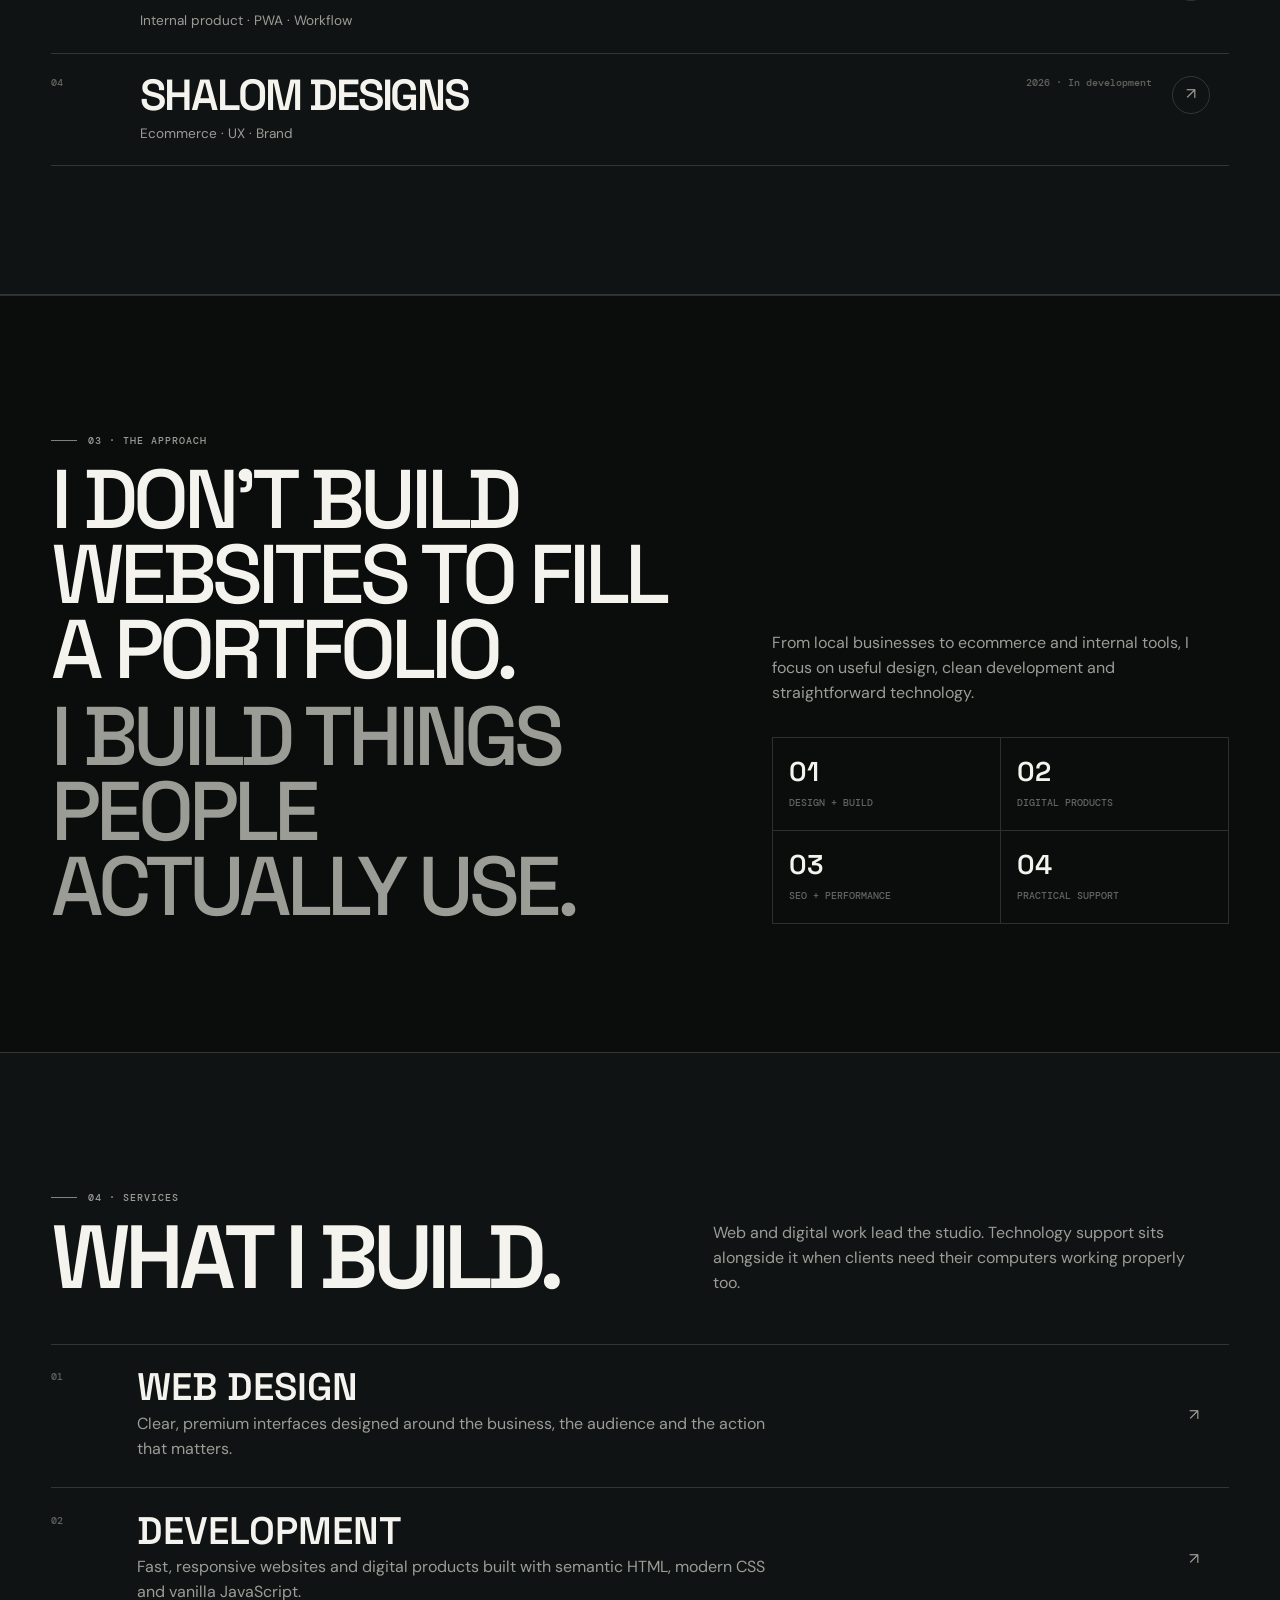
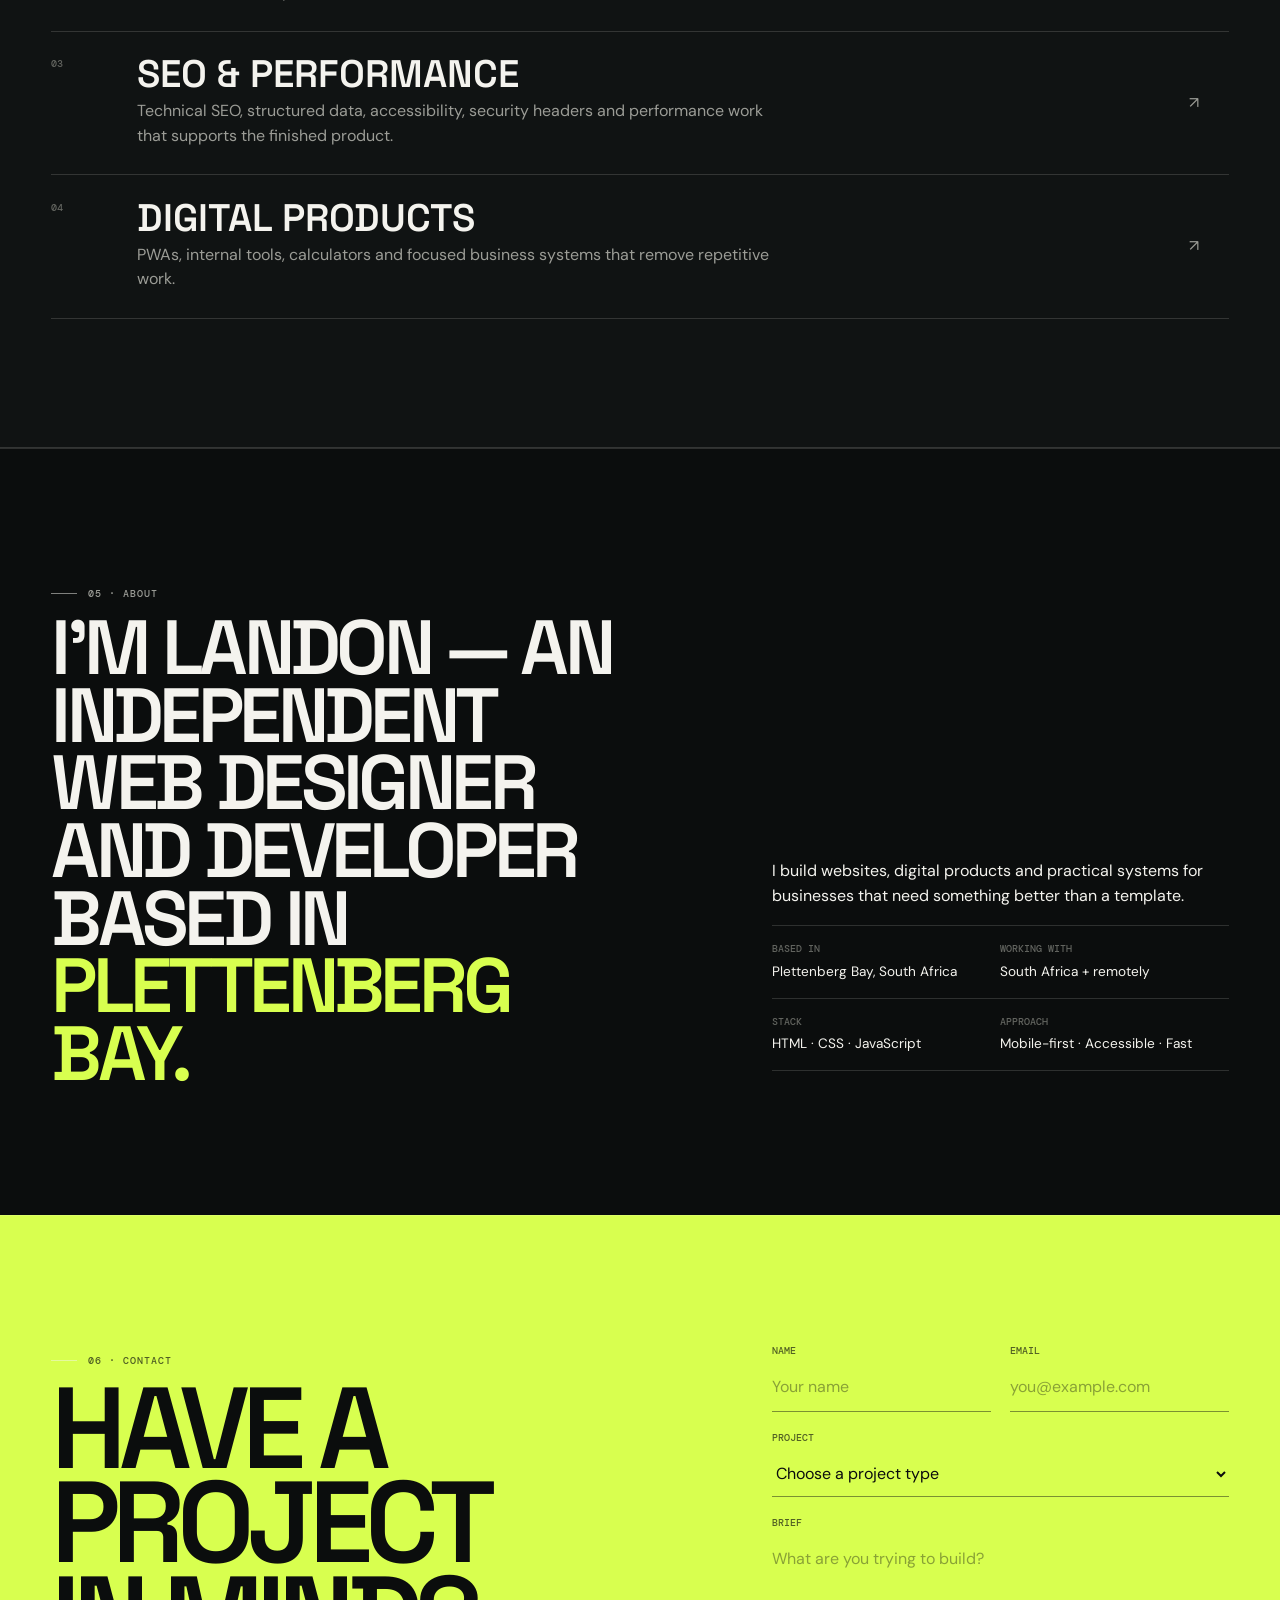
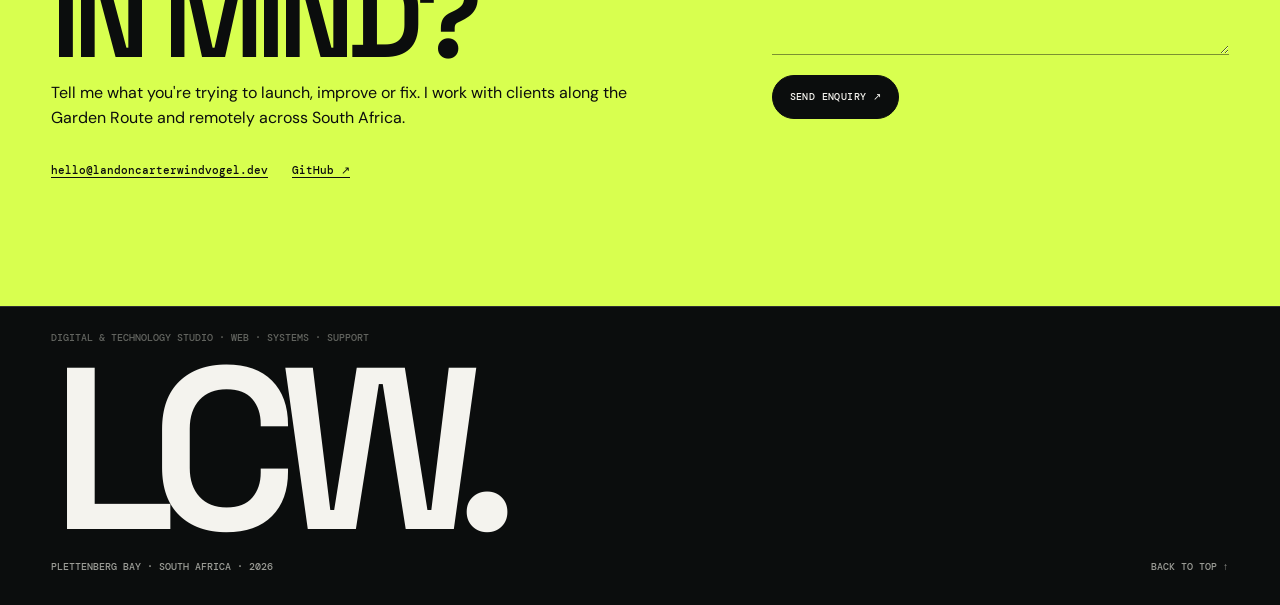
==== commit d606233a: "Polish homepage metadata and project previews" ====
--- a/index.html
+++ b/index.html
@@ -7,11 +7,12 @@
 <meta name="author" content="Landon Carter Windvogel"><meta name="robots" content="index,follow,max-image-preview:large">
 <link rel="canonical" href="https://landoncarterwindvogel.github.io/landon-carter-windvogel/">
 <meta property="og:type" content="website"><meta property="og:title" content="Landon Carter Windvogel — Web Design &amp; Development"><meta property="og:description" content="Fast, accessible websites and practical digital products for real businesses."><meta property="og:url" content="https://landoncarterwindvogel.github.io/landon-carter-windvogel/"><meta property="og:locale" content="en_ZA"><meta property="og:site_name" content="Landon Carter Windvogel">
-<meta name="twitter:card" content="summary_large_image"><meta name="theme-color" content="#0b0d0d"><meta name="color-scheme" content="dark">
+<meta name="twitter:card" content="summary_large_image"><meta name="twitter:title" content="Landon Carter Windvogel — Web Design &amp; Development"><meta name="twitter:description" content="Fast, accessible websites and practical digital products for real businesses."><meta name="theme-color" content="#0b0d0d"><meta name="color-scheme" content="dark">
 <script type="application/ld+json">{"@context":"https://schema.org","@type":"ProfessionalService","name":"Landon Carter Windvogel","url":"https://landoncarterwindvogel.github.io/landon-carter-windvogel/","founder":{"@type":"Person","name":"Landon Carter Windvogel","url":"https://github.com/LandonCarterWindvogel","jobTitle":"Web Designer & Developer","sameAs":["https://github.com/LandonCarterWindvogel"]},"areaServed":"South Africa","address":{"@type":"PostalAddress","addressLocality":"Plettenberg Bay","addressRegion":"Western Cape","addressCountry":"ZA"},"serviceType":["Web design","Web development","Digital products","SEO","Performance optimisation","PC support"]}</script>
 <link rel="preconnect" href="https://fonts.googleapis.com"><link rel="preconnect" href="https://fonts.gstatic.com" crossorigin>
 <link href="https://fonts.googleapis.com/css2?family=DM+Mono:wght@400;500&family=DM+Sans:wght@400;500;700&family=Space+Grotesk:wght@400;500;600;700&display=swap" rel="stylesheet">
-<link rel="stylesheet" href="assets/css/main.css"><link rel="stylesheet" href="assets/css/home.css"><script src="assets/js/main.js" defer></script>
+<link rel="stylesheet" href="assets/css/main.css"><link rel="stylesheet" href="assets/css/home.css"><script>document.documentElement.classList.add("js")</script><script src="assets/js/main.js" defer></script>
+<link rel="icon" href="data:image/svg+xml,%3Csvg xmlns='http://www.w3.org/2000/svg' viewBox='0 0 64 64'%3E%3Crect width='64' height='64' rx='14' fill='%230b0d0d'/%3E%3Ctext x='32' y='41' font-family='Arial' font-size='26' font-weight='700' text-anchor='middle' fill='%23d8ff4f'%3ELCW%3C/text%3E%3C/svg%3E">
 </head><body>
 <a class="skip-link" href="#main-content">Skip to content</a>
 <header class="site-header" data-site-header><div class="shell site-header__inner"><a class="brand" href="#home" aria-label="Landon Carter Windvogel home"><span class="brand__mark">LCW</span></a><nav class="desktop-nav" aria-label="Primary navigation"><a href="#work">Work</a><a href="#services">Services</a><a href="#about">About</a><a href="#contact">Contact</a></nav><span class="header-status"><i></i>Open for projects</span><button class="menu-toggle" type="button" aria-expanded="false" aria-controls="mobile-menu" aria-label="Open menu"><span></span><span></span></button></div></header>
@@ -20,10 +21,10 @@
 <section class="hero" id="home"><div class="shell"><div class="hero-top"><p class="eyebrow">01 · Web design &amp; development</p><p>Plettenberg Bay · South Africa</p></div><h1>I build<br>digital<br>experiences<br>that <span>work.</span></h1><div class="hero-bottom"><p>Websites and digital products for real businesses — designed clearly, built properly and made to perform.</p><div><a class="button button--solid" href="#work">View selected work ↘</a><a class="button" href="#contact">Start a project ↗</a></div></div></div></section>
 <div class="ticker" aria-hidden="true"><div><span>Web design <b>×</b> Development <b>×</b> SEO <b>×</b> Digital products <b>×</b> Accessibility <b>×</b> Performance <b>×</b> Vanilla JavaScript <b>×</b> Plettenberg Bay <b>×</b></span><span>Web design <b>×</b> Development <b>×</b> SEO <b>×</b> Digital products <b>×</b> Accessibility <b>×</b> Performance <b>×</b> Vanilla JavaScript <b>×</b> Plettenberg Bay <b>×</b></span></div></div>
 <section class="section work-section" id="work"><div class="shell"><div class="section-head reveal"><div><p class="eyebrow">02 · Selected work</p><h2>Work worth showing.</h2></div><p>Real projects built around real constraints — from local business websites to ecommerce and internal digital products.</p></div><div class="work-list">
-<a class="work-item work-item--featured reveal" href="projects/paivepo.html"><span>01</span><div><h3>Paivepo Art &amp; Decor</h3><p>Ecommerce · Art direction · Storytelling</p></div><span>2026</span><figure><img src="https://image.thum.io/get/width/1400/crop/850/wait/5/noanimate/https://landoncarterwindvogel.github.io/paivepo-art/" alt="Preview of the Paivepo Art &amp; Decor website" width="1400" height="850" loading="lazy" decoding="async" referrerpolicy="no-referrer"></figure><b>↗</b></a>
-<a class="work-item reveal" href="projects/bln-electrical.html"><span>02</span><div><h3>BL&amp;N Electrical &amp; Plumbing</h3><p>Local business · Lead generation · SEO</p></div><span>2026</span><figure><img src="https://image.thum.io/get/width/1400/crop/850/wait/5/noanimate/https://bl-n-site.netlify.app/" alt="Preview of the BL&amp;N Electrical &amp; Plumbing website" width="1400" height="850" loading="lazy" decoding="async" referrerpolicy="no-referrer"></figure><b>↗</b></a>
-<a class="work-item reveal" href="https://landoncarterwindvogel.github.io/postnet-production/" target="_blank" rel="noopener noreferrer"><span>03</span><div><h3>PostNet Production</h3><p>Internal product · PWA · Workflow</p></div><span>2026</span><figure><img src="https://image.thum.io/get/width/1400/crop/850/wait/5/noanimate/https://landoncarterwindvogel.github.io/postnet-production/" alt="Preview of the PostNet Production web app" width="1400" height="850" loading="lazy" decoding="async" referrerpolicy="no-referrer"></figure><b>↗</b></a>
-<a class="work-item reveal" href="projects/shalom-designs.html"><span>04</span><div><h3>Shalom Designs</h3><p>Ecommerce · UX · Brand</p></div><span>2026</span><figure><img src="https://image.thum.io/get/width/1400/crop/850/wait/5/noanimate/https://landoncarterwindvogel.github.io/shalom/" alt="Preview of the Shalom Designs website" width="1400" height="850" loading="lazy" decoding="async" referrerpolicy="no-referrer"></figure><b>↗</b></a>
+<a class="work-item work-item--featured reveal" href="projects/paivepo.html"><span>01</span><div><h3>Paivepo Art &amp; Decor</h3><p>Ecommerce · Art direction · Storytelling</p></div><span>2026 · Pre-launch</span><figure><img src="https://image.thum.io/get/width/1400/crop/850/wait/5/noanimate/https://landoncarterwindvogel.github.io/paivepo-art/" data-fallback="assets/img/paivepo-preview.svg" alt="Visual preview of the Paivepo Art &amp; Decor website" width="1400" height="850" loading="lazy" decoding="async" referrerpolicy="no-referrer"></figure><b>↗</b></a>
+<a class="work-item reveal" href="projects/bln-electrical.html"><span>02</span><div><h3>BL&amp;N Electrical &amp; Plumbing</h3><p>Local business · Lead generation · SEO</p></div><span>2026 · Live</span><figure><img src="https://image.thum.io/get/width/1400/crop/850/wait/5/noanimate/https://bl-n-site.netlify.app/" data-fallback="assets/img/bln-electrical-preview.svg" alt="Visual preview of the BL&amp;N Electrical &amp; Plumbing website" width="1400" height="850" loading="lazy" decoding="async" referrerpolicy="no-referrer"></figure><b>↗</b></a>
+<a class="work-item reveal" href="https://landoncarterwindvogel.github.io/postnet-production/" target="_blank" rel="noopener noreferrer"><span>03</span><div><h3>PostNet Production</h3><p>Internal product · PWA · Workflow</p></div><span>2026 · Live</span><figure><img src="https://image.thum.io/get/width/1400/crop/850/wait/5/noanimate/https://landoncarterwindvogel.github.io/postnet-production/" data-fallback="assets/img/postnet-preview.svg" alt="Visual preview of the PostNet Production app" width="1400" height="850" loading="lazy" decoding="async" referrerpolicy="no-referrer"></figure><b>↗</b></a>
+<a class="work-item reveal" href="projects/shalom-designs.html"><span>04</span><div><h3>Shalom Designs</h3><p>Ecommerce · UX · Brand</p></div><span>2026 · In development</span><figure><img src="https://image.thum.io/get/width/1400/crop/850/wait/5/noanimate/https://landoncarterwindvogel.github.io/shalom/" data-fallback="assets/img/shalom-designs-preview.svg" alt="Visual preview of the Shalom Designs website" width="1400" height="850" loading="lazy" decoding="async" referrerpolicy="no-referrer"></figure><b>↗</b></a>
 </div></div></section>
 <section class="section statement"><div class="shell statement-grid"><div class="reveal"><p class="eyebrow">03 · The approach</p><h2>I don't build websites to fill a portfolio.</h2><h2 class="muted">I build things people actually use.</h2></div><div class="statement-copy reveal"><p>From local businesses to ecommerce and internal tools, I focus on useful design, clean development and straightforward technology.</p><div class="stats"><div><strong>01</strong><span>Design + build</span></div><div><strong>02</strong><span>Digital products</span></div><div><strong>03</strong><span>SEO + performance</span></div><div><strong>04</strong><span>Practical support</span></div></div></div></div></section>
 <section class="section services" id="services"><div class="shell"><div class="section-head reveal"><div><p class="eyebrow">04 · Services</p><h2>What I build.</h2></div><p>Web and digital work lead the studio. Technology support sits alongside it when clients need their computers working properly too.</p></div><div class="service-list"><a class="service reveal" href="#contact"><span>01</span><div><h3>Web design</h3><p>Clear, premium interfaces designed around the business, the audience and the action that matters.</p></div><b>↗</b></a><a class="service reveal" href="#contact"><span>02</span><div><h3>Development</h3><p>Fast, responsive websites and digital products built with semantic HTML, modern CSS and vanilla JavaScript.</p></div><b>↗</b></a><a class="service reveal" href="#contact"><span>03</span><div><h3>SEO &amp; performance</h3><p>Technical SEO, structured data, accessibility, security headers and performance work that supports the finished product.</p></div><b>↗</b></a><a class="service reveal" href="#contact"><span>04</span><div><h3>Digital products</h3><p>PWAs, internal tools, calculators and focused business systems that remove repetitive work.</p></div><b>↗</b></a></div></div></section>
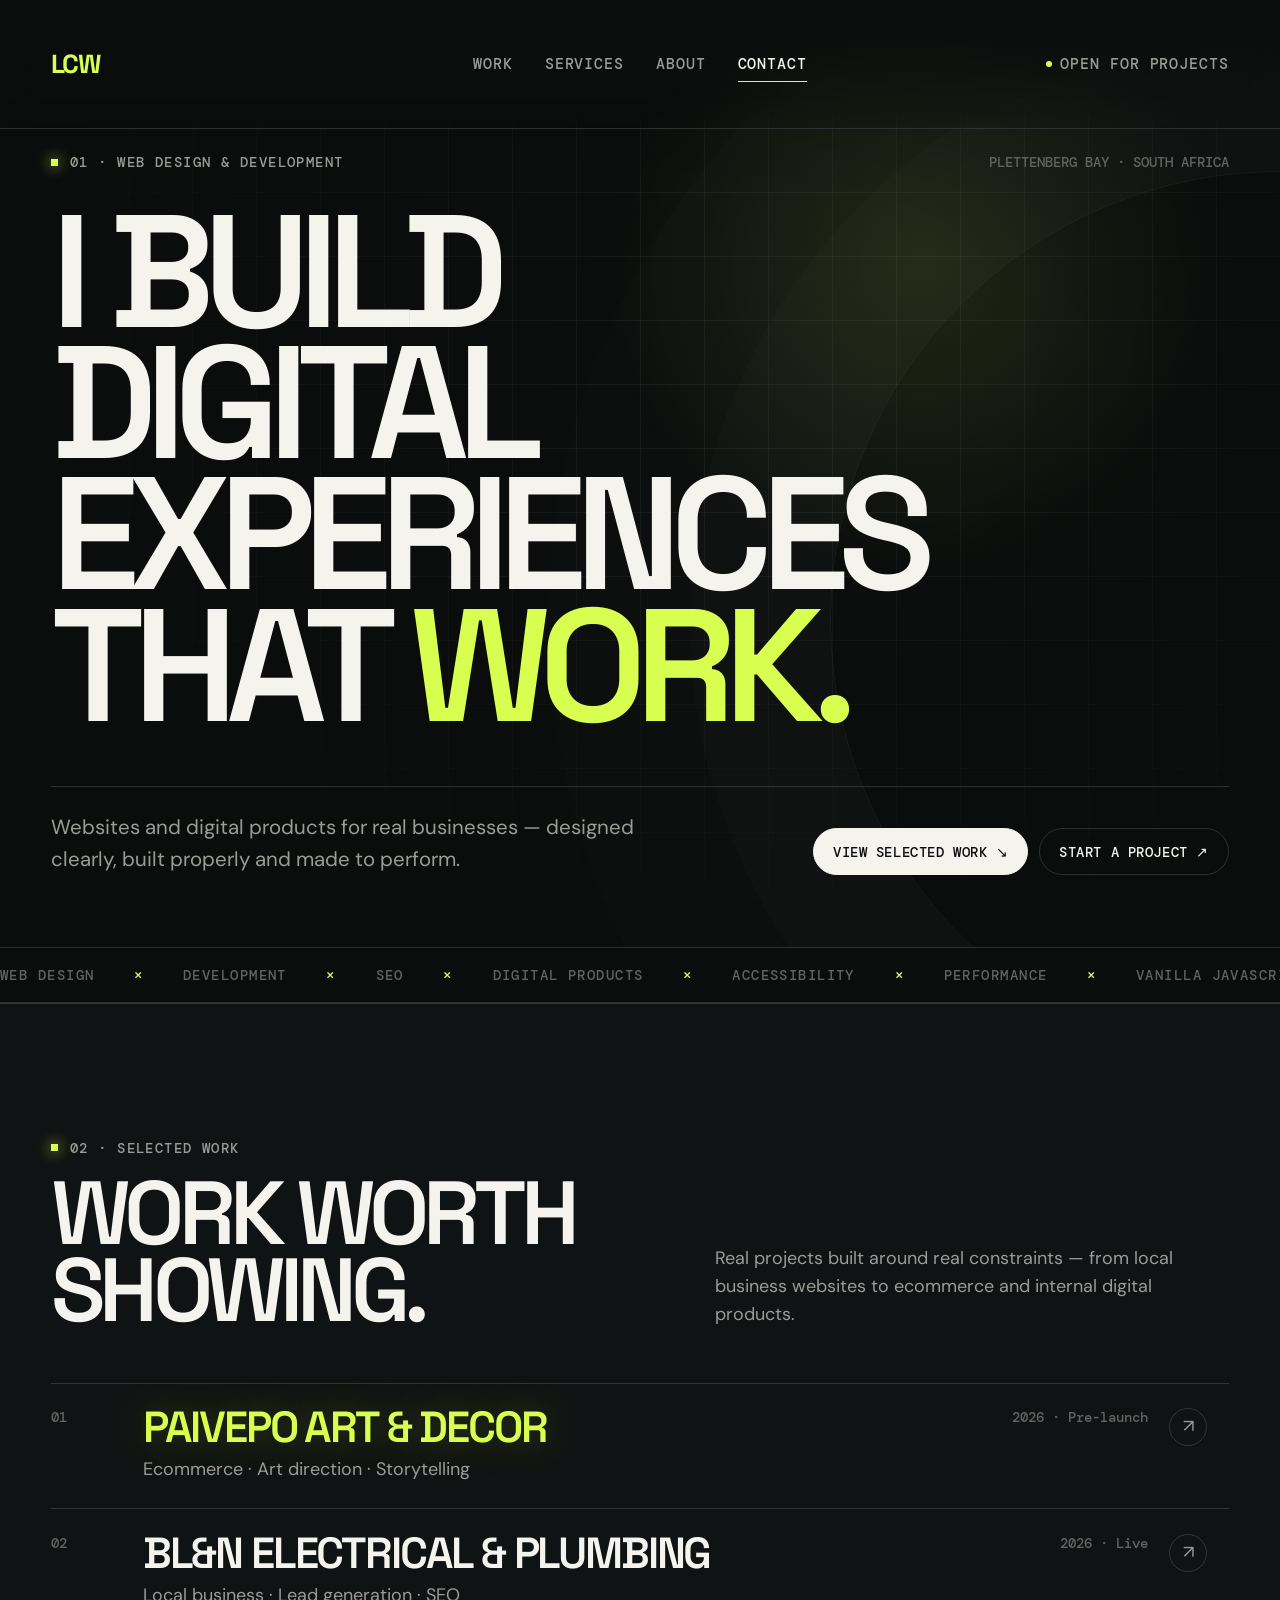
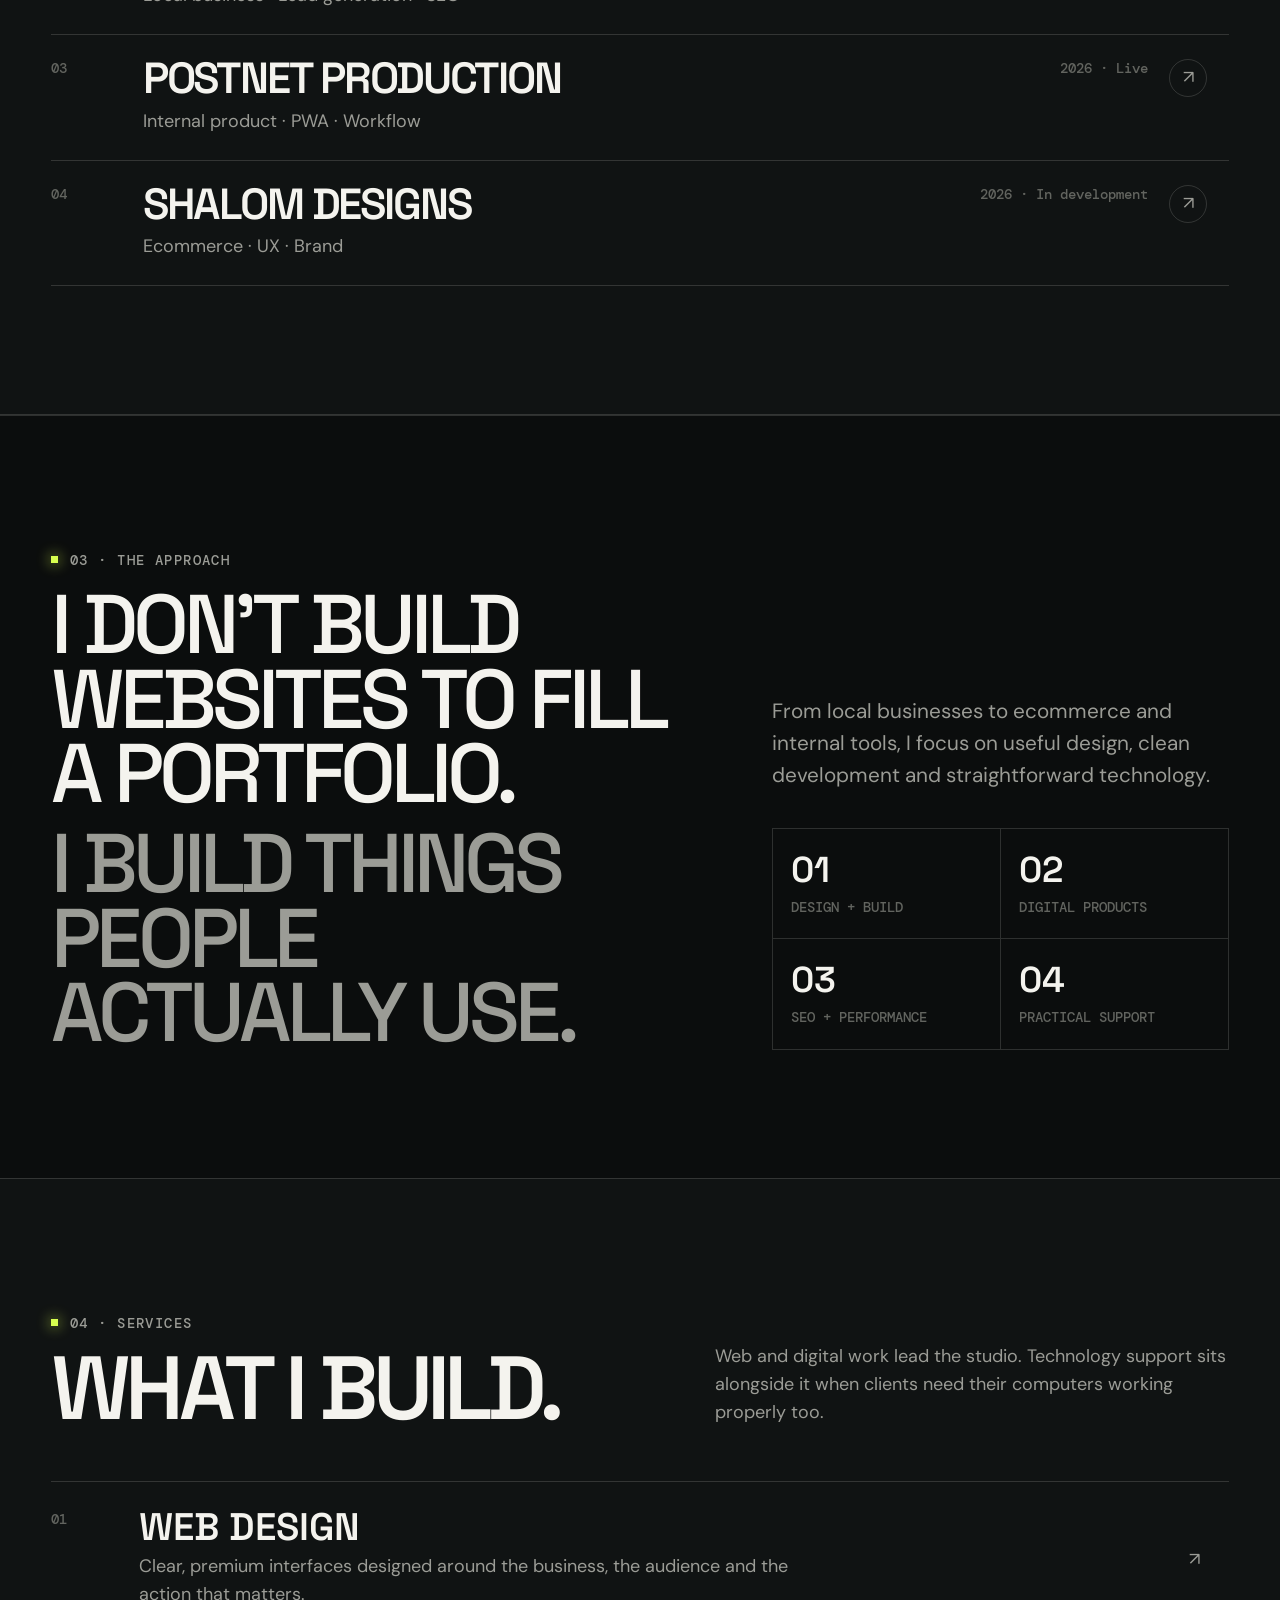
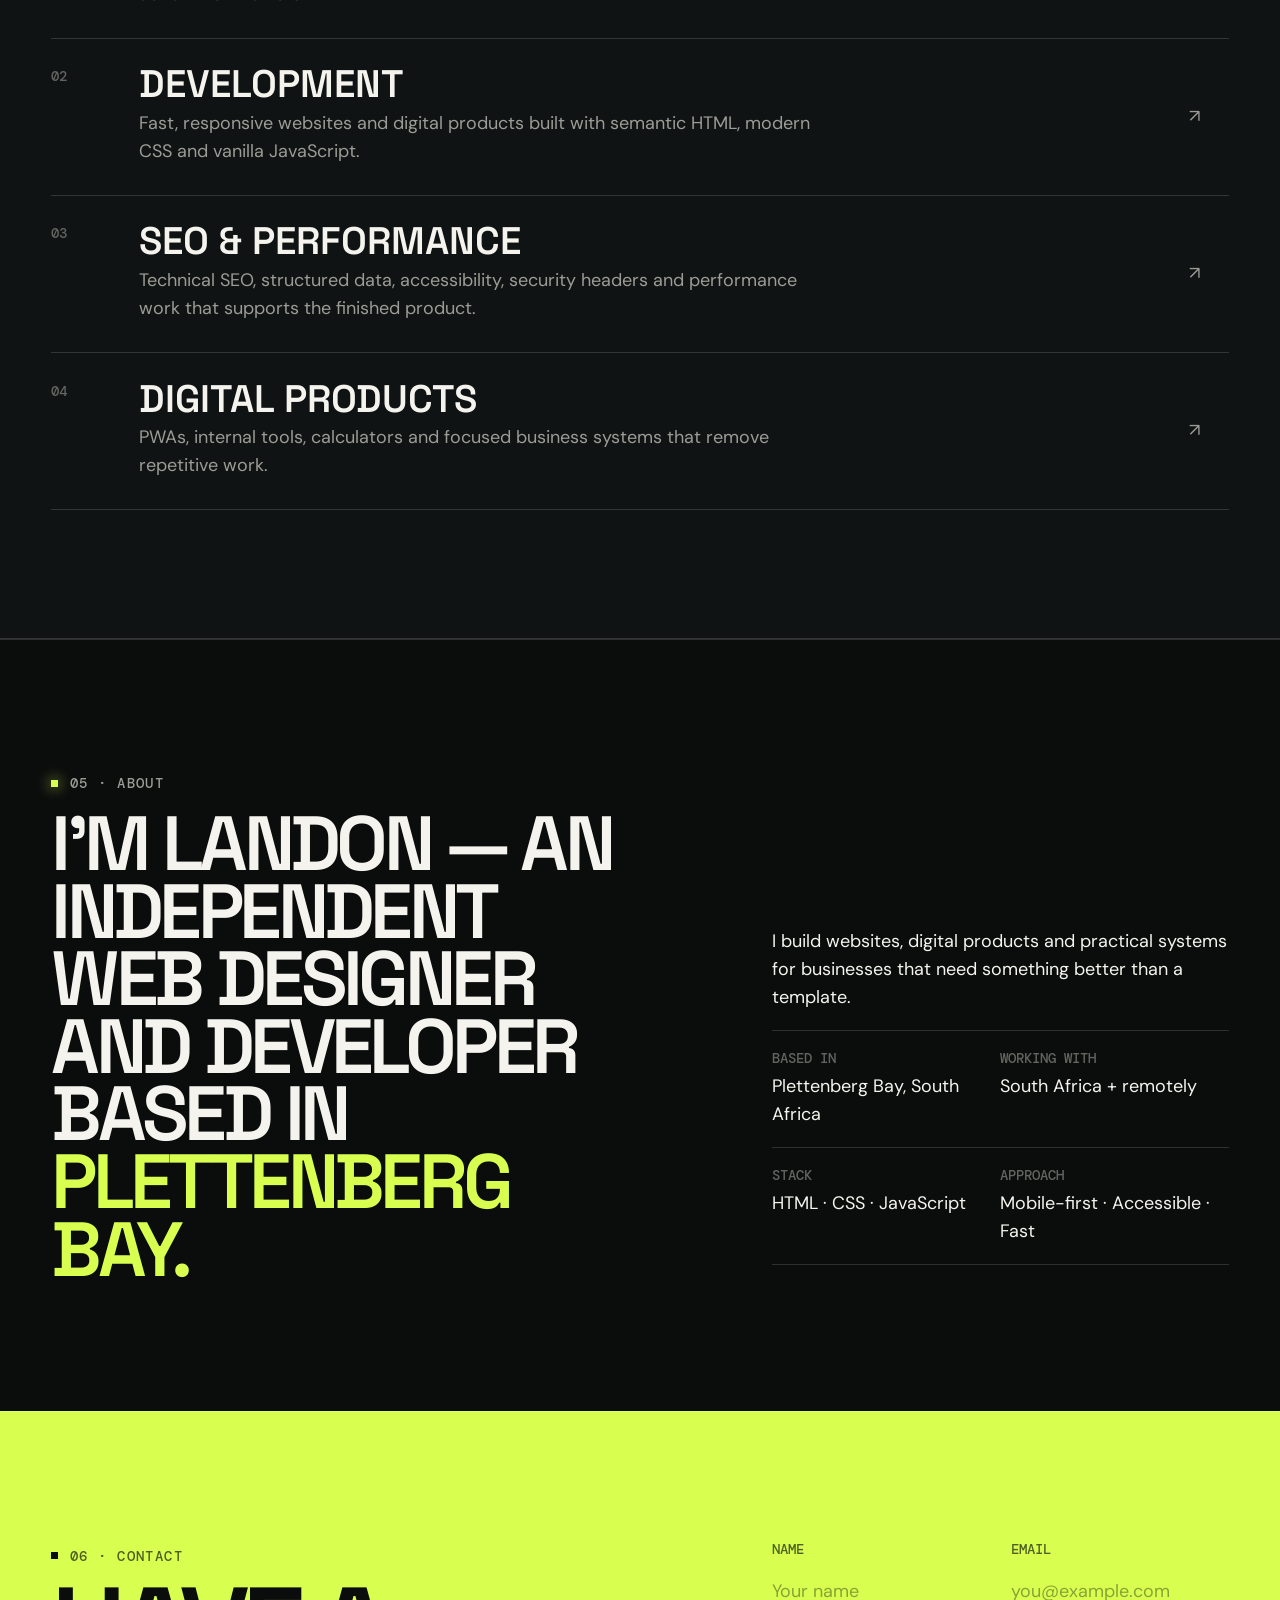
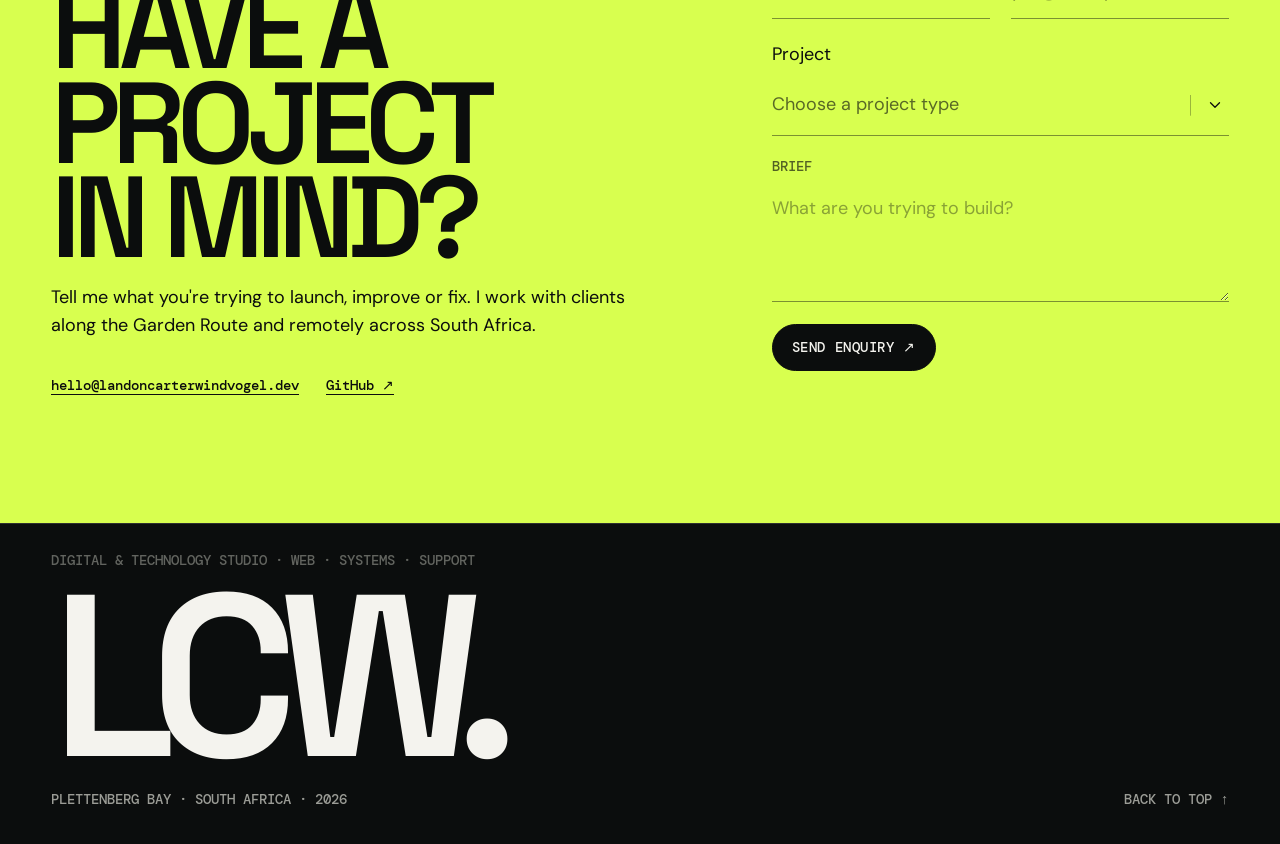
==== commit c512ddf1: "Add accessible custom project selector markup" ====
--- a/index.html
+++ b/index.html
@@ -29,7 +29,7 @@
 <section class="section statement"><div class="shell statement-grid"><div class="reveal"><p class="eyebrow">03 · The approach</p><h2>I don't build websites to fill a portfolio.</h2><h2 class="muted">I build things people actually use.</h2></div><div class="statement-copy reveal"><p>From local businesses to ecommerce and internal tools, I focus on useful design, clean development and straightforward technology.</p><div class="stats"><div><strong>01</strong><span>Design + build</span></div><div><strong>02</strong><span>Digital products</span></div><div><strong>03</strong><span>SEO + performance</span></div><div><strong>04</strong><span>Practical support</span></div></div></div></div></section>
 <section class="section services" id="services"><div class="shell"><div class="section-head reveal"><div><p class="eyebrow">04 · Services</p><h2>What I build.</h2></div><p>Web and digital work lead the studio. Technology support sits alongside it when clients need their computers working properly too.</p></div><div class="service-list"><a class="service reveal" href="#contact"><span>01</span><div><h3>Web design</h3><p>Clear, premium interfaces designed around the business, the audience and the action that matters.</p></div><b>↗</b></a><a class="service reveal" href="#contact"><span>02</span><div><h3>Development</h3><p>Fast, responsive websites and digital products built with semantic HTML, modern CSS and vanilla JavaScript.</p></div><b>↗</b></a><a class="service reveal" href="#contact"><span>03</span><div><h3>SEO &amp; performance</h3><p>Technical SEO, structured data, accessibility, security headers and performance work that supports the finished product.</p></div><b>↗</b></a><a class="service reveal" href="#contact"><span>04</span><div><h3>Digital products</h3><p>PWAs, internal tools, calculators and focused business systems that remove repetitive work.</p></div><b>↗</b></a></div></div></section>
 <section class="section about" id="about"><div class="shell about-grid"><div class="reveal"><p class="eyebrow">05 · About</p><h2>I'm Landon — an independent web designer and developer based in <span>Plettenberg Bay.</span></h2></div><div class="reveal"><p>I build websites, digital products and practical systems for businesses that need something better than a template.</p><dl><div><dt>Based in</dt><dd>Plettenberg Bay, South Africa</dd></div><div><dt>Working with</dt><dd>South Africa + remotely</dd></div><div><dt>Stack</dt><dd>HTML · CSS · JavaScript</dd></div><div><dt>Approach</dt><dd>Mobile-first · Accessible · Fast</dd></div></dl></div></div></section>
-<section class="section contact" id="contact"><div class="shell contact-grid"><div class="reveal"><p class="eyebrow">06 · Contact</p><h2>Have a project <span>in mind?</span></h2><p>Tell me what you're trying to launch, improve or fix. I work with clients along the Garden Route and remotely across South Africa.</p><div class="contact-links"><a href="mailto:hello@landoncarterwindvogel.dev">hello@landoncarterwindvogel.dev</a><a href="https://github.com/LandonCarterWindvogel" target="_blank" rel="noopener noreferrer">GitHub ↗</a></div></div><form class="contact-form reveal" name="contact" method="POST" data-netlify="true" netlify-honeypot="company"><input type="hidden" name="form-name" value="contact"><p class="honeypot"><label>Company <input name="company" tabindex="-1" autocomplete="off"></label></p><div class="field-row"><label class="field"><span>Name</span><input name="name" type="text" autocomplete="name" placeholder="Your name" required></label><label class="field"><span>Email</span><input name="email" type="email" autocomplete="email" placeholder="you@example.com" required></label></div><label class="field"><span>Project</span><select name="project-type" required><option value="" selected disabled>Choose a project type</option><option>Website design &amp; build</option><option>Web app / PWA</option><option>SEO &amp; performance</option><option>Website maintenance</option><option>PC / laptop support</option><option>Digital product / internal tool</option><option>Something else</option></select></label><label class="field"><span>Brief</span><textarea name="message" placeholder="What are you trying to build?" required></textarea></label><div class="form-footer"><button class="button button--dark" type="submit">Send enquiry ↗</button><p class="form-status" role="status" aria-live="polite"></p></div></form></div></section>
+<section class="section contact" id="contact"><div class="shell contact-grid"><div class="reveal"><p class="eyebrow">06 · Contact</p><h2>Have a project <span>in mind?</span></h2><p>Tell me what you're trying to launch, improve or fix. I work with clients along the Garden Route and remotely across South Africa.</p><div class="contact-links"><a href="mailto:hello@landoncarterwindvogel.dev">hello@landoncarterwindvogel.dev</a><a href="https://github.com/LandonCarterWindvogel" target="_blank" rel="noopener noreferrer">GitHub ↗</a></div></div><form class="contact-form reveal" name="contact" method="POST" data-netlify="true" netlify-honeypot="company"><input type="hidden" name="form-name" value="contact"><p class="honeypot"><label>Company <input name="company" tabindex="-1" autocomplete="off"></label></p><div class="field-row"><label class="field"><span>Name</span><input name="name" type="text" autocomplete="name" placeholder="Your name" required></label><label class="field"><span>Email</span><input name="email" type="email" autocomplete="email" placeholder="you@example.com" required></label></div><div class="field field--project"><label class="field__label" id="project-type-label" for="project-type">Project</label><div class="select-control" data-custom-select><select class="select-control__native" id="project-type" name="project-type" aria-labelledby="project-type-label" required><option value="" selected disabled>Choose a project type</option><option>Website design &amp; build</option><option>Web app / PWA</option><option>SEO &amp; performance</option><option>Website maintenance</option><option>PC / laptop support</option><option>Digital product / internal tool</option><option>Something else</option></select></div></div><label class="field"><span>Brief</span><textarea name="message" placeholder="What are you trying to build?" required></textarea></label><div class="form-footer"><button class="button button--dark" type="submit">Send enquiry ↗</button><p class="form-status" role="status" aria-live="polite"></p></div></form></div></section>
 </main>
 <footer class="footer"><div class="shell"><p>Digital &amp; technology studio · Web · Systems · Support</p><strong>LCW.</strong><div><span>Plettenberg Bay · South Africa · <span data-current-year></span></span><a href="#home">Back to top ↑</a></div></div></footer>
 </body></html>
--- a/assets/css/main.css
+++ b/assets/css/main.css
@@ -116,3 +116,21 @@
   html { scroll-behavior: auto; }
   *, *::before, *::after { animation-duration: .01ms !important; animation-iteration-count: 1 !important; transition-duration: .01ms !important; }
 }
+
+
+/* ---- Readability + shared polish ---- */
+@media (min-width:1100px) { html { font-size:112.5%; } }
+section[id] { scroll-margin-top:5rem; }
+html { scrollbar-color:#2c3030 var(--bg); }
+.progress { position:fixed; inset:0 0 auto; height:2px; z-index:300; background:var(--accent); box-shadow:0 0 12px var(--accent); transform:scaleX(var(--p,0)); transform-origin:left; pointer-events:none; }
+.brand, .nav a { font-size:.82rem; }
+.eyebrow, .button { font-size:.78rem; }
+.fact dt { font-size:.74rem; }
+.fact dd { font-size:1.05rem; }
+.tag { font-size:.72rem; }
+.site-footer__inner { font-size:.76rem; }
+.case-shot figcaption { font-size:.74rem; }
+.prose p { font-size:1.1rem; }
+.page-header__lede, .hero__lede { font-size:clamp(1.1rem,1.8vw,1.3rem); }
+.case-shot.image-failed img { display:none; }
+.case-shot.image-failed::before { content:"Preview unavailable — open the live project below"; display:block; padding:5rem 1rem; color:var(--muted-2); font:500 .8rem var(--mono); text-align:center; text-transform:uppercase; }
--- a/assets/css/home.css
+++ b/assets/css/home.css
@@ -1 +1,73 @@
-:root{--bg:#0b0d0d;--surface:#101313;--ink:#f4f3ee;--muted:#9b9c96;--dim:#62645f;--line:rgba(244,243,238,.15);--accent:#d8ff4f;--gutter:clamp(1rem,4vw,4.5rem);--max:1500px;--display:"Space Grotesk",sans-serif;--body:"DM Sans",sans-serif;--mono:"DM Mono",monospace;--ease:cubic-bezier(.16,1,.3,1)}body{background:var(--bg);color:var(--ink);font-family:var(--body)}html{background:var(--bg)}.shell{width:min(100% - 2*var(--gutter),var(--max));margin:auto}.skip-link{position:fixed;top:-4rem;left:1rem;z-index:999;padding:.7rem 1rem;background:var(--accent);color:#0b0d0d}.skip-link:focus{top:1rem}.site-header{position:fixed;inset:0 0 auto;z-index:200;padding:1.15rem 0;background:linear-gradient(#0b0d0dee,#0b0d0d00);transition:.3s}.site-header.is-scrolled{background:#0b0d0dcc;backdrop-filter:blur(16px)}.site-header__inner{display:grid;grid-template-columns:1fr auto 1fr;align-items:center;gap:1rem}.brand{text-decoration:none}.brand__mark{font:700 1.1rem var(--display);letter-spacing:-.07em}.desktop-nav{display:flex;justify-content:center;gap:clamp(1rem,2.5vw,2.3rem)}.desktop-nav a,.header-status{color:var(--muted);font:500 .62rem var(--mono);text-transform:uppercase;text-decoration:none}.desktop-nav a:hover{color:var(--ink)}.header-status{display:flex;justify-content:flex-end;gap:.45rem;align-items:center}.header-status i{width:6px;height:6px;border-radius:50%;background:var(--accent);animation:pulse 2s infinite}@keyframes pulse{50%{box-shadow:0 0 0 5px #d8ff4f00}}.menu-toggle{display:none;background:none;border:0;color:var(--ink)}.menu-toggle span{display:block;width:22px;height:1px;background:currentColor;margin:6px}.mobile-menu{display:none}.hero{min-height:100svh;padding:8.5rem 0 4rem;display:flex;align-items:flex-end;position:relative;overflow:hidden}.hero:after{content:"";position:absolute;width:min(70vw,1000px);aspect-ratio:1;border:1px solid #f4f3ee0f;border-radius:50%;right:-35%;top:18%;box-shadow:0 0 0 11vw #f4f3ee03,0 0 0 22vw #f4f3ee02}.hero .shell{position:relative;z-index:1}.hero-top,.hero-bottom{display:flex;justify-content:space-between;gap:1rem}.hero-top{align-items:center;margin-bottom:2rem}.hero-top p:last-child{margin:0;color:var(--dim);font:500 .62rem var(--mono);text-transform:uppercase}.eyebrow{margin:0;color:var(--muted);font:500 .65rem var(--mono);letter-spacing:.1em;text-transform:uppercase}.hero h1{max-width:10ch;margin:0;font:600 clamp(4rem,12.5vw,11.5rem)/.82 var(--display);letter-spacing:-.075em;text-transform:uppercase}.hero h1 span{color:var(--accent)}.hero-bottom{align-items:end;margin-top:3rem;padding-top:1.4rem;border-top:1px solid var(--line)}.hero-bottom>p{max-width:43ch;margin:0;color:var(--muted);font-size:clamp(.95rem,1.5vw,1.1rem)}.hero-bottom>div{display:flex;flex-wrap:wrap;justify-content:flex-end;gap:.6rem}.button{display:inline-flex;align-items:center;justify-content:center;gap:.5rem;min-height:44px;padding:.75rem 1.05rem;border:1px solid var(--line);border-radius:999px;color:var(--ink);font:500 .63rem var(--mono);text-transform:uppercase;text-decoration:none;transition:.3s}.button:hover{transform:translateY(-2px);border-color:var(--ink)}.button--solid{background:var(--ink);color:var(--bg);border-color:var(--ink)}.button--solid:hover{background:var(--accent);border-color:var(--accent)}.ticker{overflow:hidden;border-block:1px solid var(--line)}.ticker>div{display:flex;width:max-content;gap:2.2rem;padding:1rem 0;animation:ticker 28s linear infinite}.ticker span{display:flex;gap:2.2rem;color:var(--dim);font:500 .65rem var(--mono);letter-spacing:.1em;text-transform:uppercase;white-space:nowrap}.ticker b{color:var(--accent);font-weight:500}@keyframes ticker{to{transform:translateX(-50%)}}.section{padding:clamp(5rem,10vw,10rem) 0}.section-head{display:grid;grid-template-columns:1.1fr .9fr;gap:2rem;align-items:end;margin-bottom:3rem}.section-head h2{max-width:10ch;margin:.8rem 0 0;font:600 clamp(3rem,7vw,7rem)/.86 var(--display);letter-spacing:-.065em;text-transform:uppercase}.section-head>p{max-width:43ch;margin:0;color:var(--muted)}.work-section,.services{background:var(--surface);border-block:1px solid var(--line)}.work-list,.service-list{border-top:1px solid var(--line)}.work-item{display:grid;grid-template-columns:70px minmax(0,1fr) auto 0 38px;gap:1.2rem;align-items:start;padding:1.35rem 0;border-bottom:1px solid var(--line);text-decoration:none;position:relative}.work-item>span{color:var(--dim);font:500 .65rem var(--mono)}.work-item h3{margin:0;font:600 clamp(1.45rem,3.4vw,3.4rem)/.9 var(--display);letter-spacing:-.05em;text-transform:uppercase}.work-item p{margin:.5rem 0 0;color:var(--muted);font-size:.85rem}.work-item b{width:38px;height:38px;border:1px solid var(--line);border-radius:50%;display:grid;place-items:center;color:var(--muted);font-weight:400}.work-item--featured h3{color:var(--accent)}.work-item figure{position:absolute;z-index:4;top:50%;right:7%;width:min(38vw,560px);aspect-ratio:16/10;margin:0;overflow:hidden;opacity:0;pointer-events:none;transform:translateY(-46%) scale(.94);box-shadow:0 35px 80px -35px #000;transition:.5s var(--ease)}.work-item figure img{width:100%;height:100%;object-fit:cover;object-position:top;background:#181b1b}.work-item:hover figure,.work-item:focus-visible figure{opacity:1;transform:translateY(-50%) scale(1)}.work-item:hover,.work-item:focus-visible{padding-inline:.8rem}.work-item:hover b{background:var(--accent);color:var(--bg);border-color:var(--accent)}.statement-grid,.about-grid,.contact-grid{display:grid;grid-template-columns:1.15fr .85fr;gap:clamp(3rem,8vw,9rem);align-items:end}.statement h2{max-width:13ch;margin:.8rem 0 0;font:500 clamp(2.8rem,6.5vw,6.5rem)/.9 var(--display);letter-spacing:-.06em;text-transform:uppercase}.statement h2.muted{color:var(--muted)}.statement-copy>p,.about-side>p{max-width:40ch;margin:0 0 2rem;color:var(--muted)}.stats{display:grid;grid-template-columns:1fr 1fr;border-top:1px solid var(--line);border-left:1px solid var(--line)}.stats div{padding:1rem;border-right:1px solid var(--line);border-bottom:1px solid var(--line)}.stats strong{display:block;font:600 1.7rem var(--display)}.stats span{color:var(--dim);font:500 .6rem var(--mono);text-transform:uppercase}.service{display:grid;grid-template-columns:70px 1fr 40px;gap:1rem;padding:1.6rem 0;border-bottom:1px solid var(--line);text-decoration:none;transition:.35s}.service>span{color:var(--dim);font:500 .65rem var(--mono)}.service h3{margin:0 0 .45rem;font:600 clamp(1.5rem,3vw,2.8rem)/.9 var(--display);text-transform:uppercase}.service p{max-width:58ch;margin:0;color:var(--muted)}.service>b{align-self:center;color:var(--muted);font-weight:400}.service:hover{padding-inline:.7rem}.about h2{max-width:12ch;margin:.8rem 0 0;font:600 clamp(2.8rem,6vw,6rem)/.88 var(--display);letter-spacing:-.06em;text-transform:uppercase}.about h2 span{color:var(--accent)}.about-side>p{font-size:1.05rem}.about dl{display:grid;grid-template-columns:1fr 1fr;border-top:1px solid var(--line)}.about dl div{padding:1rem 0;border-bottom:1px solid var(--line)}.about dt{color:var(--dim);font:500 .6rem var(--mono);text-transform:uppercase}.about dd{margin:.35rem 0 0;font-size:.85rem}.contact{background:var(--accent);color:var(--bg)}.contact .eyebrow{color:#0b0d0daa}.contact-grid{align-items:start}.contact h2{max-width:9ch;margin:.8rem 0 1rem;font:600 clamp(4rem,9vw,9rem)/.82 var(--display);letter-spacing:-.07em;text-transform:uppercase}.contact h2 span{display:block}.contact-heading>p:not(.eyebrow){max-width:40ch;color:#0b0d0db8}.contact-links{display:flex;flex-wrap:wrap;gap:1rem 1.5rem;margin-top:2rem}.contact-links a{color:var(--bg);font:500 .67rem var(--mono);text-decoration:none;border-bottom:1px solid}.contact-form{display:flex;flex-direction:column;gap:1.2rem}.field-row{display:grid;grid-template-columns:1fr 1fr;gap:1.2rem}.field{display:flex;flex-direction:column;gap:.4rem}.field span{font:500 .6rem var(--mono);text-transform:uppercase;opacity:.65}.field input,.field textarea,.field select{width:100%;padding:.7rem 0;border:0;border-bottom:1px solid #0b0d0d73;background:transparent;color:var(--bg);outline:0}.field input::placeholder,.field textarea::placeholder{color:var(--bg);opacity:.38}.field textarea{min-height:120px;resize:vertical}.field select{cursor:pointer}.form-footer{display:flex;align-items:center;gap:1rem}.button--dark{background:var(--bg);color:var(--ink);border-color:var(--bg)}.form-status{min-height:1em;margin:0;font:500 .63rem var(--mono)}.honeypot{position:absolute!important;width:1px!important;height:1px!important;overflow:hidden!important;clip:rect(0,0,0,0)!important}.footer{padding:1.5rem 0 2rem;border-top:1px solid var(--line)}.footer>div>p{margin:0 0 1.2rem;color:var(--dim);font:500 .6rem var(--mono);text-transform:uppercase}.footer strong{display:block;font:600 clamp(5rem,18vw,17rem)/.75 var(--display);letter-spacing:-.09em}.footer>div>div{display:flex;justify-content:space-between;gap:1rem;margin-top:1.5rem;color:var(--muted);font:500 .62rem var(--mono);text-transform:uppercase}.footer a{text-decoration:none}.reveal{opacity:0;transform:translateY(28px);transition:.75s var(--ease)}.reveal.is-visible{opacity:1;transform:none}@media(max-width:800px){.desktop-nav,.header-status{display:none}.site-header__inner{grid-template-columns:1fr auto}.menu-toggle{display:block}.mobile-menu{position:fixed;inset:0;z-index:150;background:var(--bg);padding:7rem var(--gutter) 2rem;display:flex;flex-direction:column;transform:translateY(-101%);transition:.45s var(--ease)}.mobile-menu.open{transform:none}.mobile-menu nav{display:flex;flex-direction:column;gap:.8rem}.mobile-menu nav a{font:600 clamp(2.8rem,12vw,5.5rem)/.82 var(--display);letter-spacing:-.055em;text-decoration:none;text-transform:uppercase}.mobile-menu>div{margin-top:auto;display:flex;justify-content:space-between;color:var(--muted);font:500 .62rem var(--mono);text-transform:uppercase}.mobile-menu>div a{color:inherit;text-decoration:none}.hero{padding-top:7.5rem}.hero-top p:last-child{display:none}.hero h1{font-size:clamp(3.5rem,15vw,7.8rem)}.hero-bottom,.section-head,.statement-grid,.about-grid,.contact-grid{grid-template-columns:1fr;display:grid}.hero-bottom>div{justify-content:flex-start}.section-head{gap:1rem;margin-bottom:2.3rem}.section-head h2{font-size:clamp(2.8rem,12vw,5.5rem)}.work-item{grid-template-columns:45px minmax(0,1fr) 38px;gap:.7rem}.work-item>span:nth-of-type(2){display:none}.work-item figure{position:relative;top:auto;right:auto;grid-column:1/-1;width:100%;opacity:1;transform:none;pointer-events:auto;box-shadow:none}.work-item:hover figure,.work-item:focus-visible figure{transform:none}.work-item:hover,.work-item:focus-visible{padding-inline:0}.statement h2,.about h2{font-size:clamp(2.6rem,11vw,5rem)}.field-row{grid-template-columns:1fr}.contact h2{font-size:clamp(3.7rem,15vw,7rem)}.footer strong{font-size:clamp(6rem,28vw,13rem)}.footer>div>div{flex-direction:column}}@media(max-width:480px){.hero{padding-bottom:2.5rem}.hero h1{font-size:clamp(3.25rem,15vw,5.5rem)}.hero-bottom>div .button{width:100%}.work-item{grid-template-columns:32px minmax(0,1fr) 32px}.work-item b{width:32px;height:32px}.stats,.about dl{grid-template-columns:1fr}.form-footer{align-items:flex-start;flex-direction:column}}@media(prefers-reduced-motion:reduce){.ticker>div,.header-status i{animation:none}.reveal{opacity:1;transform:none;transition:none}.work-item figure,.button,.service{transition:none}}+:root{--bg:#0b0d0d;--surface:#101313;--ink:#f4f3ee;--muted:#9b9c96;--dim:#62645f;--line:rgba(244,243,238,.15);--accent:#d8ff4f;--gutter:clamp(1rem,4vw,4.5rem);--max:1500px;--display:"Space Grotesk",sans-serif;--body:"DM Sans",sans-serif;--mono:"DM Mono",monospace;--ease:cubic-bezier(.16,1,.3,1)}body{background:var(--bg);color:var(--ink);font-family:var(--body)}html{background:var(--bg)}.shell{width:min(100% - 2*var(--gutter),var(--max));margin:auto}.skip-link{position:fixed;top:-4rem;left:1rem;z-index:999;padding:.7rem 1rem;background:var(--accent);color:#0b0d0d}.skip-link:focus{top:1rem}.site-header{position:fixed;inset:0 0 auto;z-index:200;padding:1.15rem 0;background:linear-gradient(#0b0d0dee,#0b0d0d00);transition:.3s}.site-header.is-scrolled{background:#0b0d0dcc;backdrop-filter:blur(16px)}.site-header__inner{display:grid;grid-template-columns:1fr auto 1fr;align-items:center;gap:1rem}.brand{text-decoration:none}.brand__mark{font:700 1.1rem var(--display);letter-spacing:-.07em}.desktop-nav{display:flex;justify-content:center;gap:clamp(1rem,2.5vw,2.3rem)}.desktop-nav a,.header-status{color:var(--muted);font:500 .62rem var(--mono);text-transform:uppercase;text-decoration:none}.desktop-nav a:hover{color:var(--ink)}.header-status{display:flex;justify-content:flex-end;gap:.45rem;align-items:center}.header-status i{width:6px;height:6px;border-radius:50%;background:var(--accent);animation:pulse 2s infinite}@keyframes pulse{50%{box-shadow:0 0 0 5px #d8ff4f00}}.menu-toggle{display:none;background:none;border:0;color:var(--ink)}.menu-toggle span{display:block;width:22px;height:1px;background:currentColor;margin:6px}.mobile-menu{display:none}.hero{min-height:100svh;padding:8.5rem 0 4rem;display:flex;align-items:flex-end;position:relative;overflow:hidden}.hero:after{content:"";position:absolute;width:min(70vw,1000px);aspect-ratio:1;border:1px solid #f4f3ee0f;border-radius:50%;right:-35%;top:18%;box-shadow:0 0 0 11vw #f4f3ee03,0 0 0 22vw #f4f3ee02}.hero .shell{position:relative;z-index:1}.hero-top,.hero-bottom{display:flex;justify-content:space-between;gap:1rem}.hero-top{align-items:center;margin-bottom:2rem}.hero-top p:last-child{margin:0;color:var(--dim);font:500 .62rem var(--mono);text-transform:uppercase}.eyebrow{margin:0;color:var(--muted);font:500 .65rem var(--mono);letter-spacing:.1em;text-transform:uppercase}.hero h1{max-width:10ch;margin:0;font:600 clamp(4rem,12.5vw,11.5rem)/.82 var(--display);letter-spacing:-.075em;text-transform:uppercase}.hero h1 span{color:var(--accent)}.hero-bottom{align-items:end;margin-top:3rem;padding-top:1.4rem;border-top:1px solid var(--line)}.hero-bottom>p{max-width:43ch;margin:0;color:var(--muted);font-size:clamp(.95rem,1.5vw,1.1rem)}.hero-bottom>div{display:flex;flex-wrap:wrap;justify-content:flex-end;gap:.6rem}.button{display:inline-flex;align-items:center;justify-content:center;gap:.5rem;min-height:44px;padding:.75rem 1.05rem;border:1px solid var(--line);border-radius:999px;color:var(--ink);font:500 .63rem var(--mono);text-transform:uppercase;text-decoration:none;transition:.3s}.button:hover{transform:translateY(-2px);border-color:var(--ink)}.button--solid{background:var(--ink);color:var(--bg);border-color:var(--ink)}.button--solid:hover{background:var(--accent);border-color:var(--accent)}.ticker{overflow:hidden;border-block:1px solid var(--line)}.ticker>div{display:flex;width:max-content;gap:2.2rem;padding:1rem 0;animation:ticker 28s linear infinite}.ticker span{display:flex;gap:2.2rem;color:var(--dim);font:500 .65rem var(--mono);letter-spacing:.1em;text-transform:uppercase;white-space:nowrap}.ticker b{color:var(--accent);font-weight:500}@keyframes ticker{to{transform:translateX(-50%)}}.section{padding:clamp(5rem,10vw,10rem) 0}.section-head{display:grid;grid-template-columns:1.1fr .9fr;gap:2rem;align-items:end;margin-bottom:3rem}.section-head h2{max-width:10ch;margin:.8rem 0 0;font:600 clamp(3rem,7vw,7rem)/.86 var(--display);letter-spacing:-.065em;text-transform:uppercase}.section-head>p{max-width:43ch;margin:0;color:var(--muted)}.work-section,.services{background:var(--surface);border-block:1px solid var(--line)}.work-list,.service-list{border-top:1px solid var(--line)}.work-item{display:grid;grid-template-columns:70px minmax(0,1fr) auto 0 38px;gap:1.2rem;align-items:start;padding:1.35rem 0;border-bottom:1px solid var(--line);text-decoration:none;position:relative}.work-item>span{color:var(--dim);font:500 .65rem var(--mono)}.work-item h3{margin:0;font:600 clamp(1.45rem,3.4vw,3.4rem)/.9 var(--display);letter-spacing:-.05em;text-transform:uppercase}.work-item p{margin:.5rem 0 0;color:var(--muted);font-size:.85rem}.work-item b{width:38px;height:38px;border:1px solid var(--line);border-radius:50%;display:grid;place-items:center;color:var(--muted);font-weight:400}.work-item--featured h3{color:var(--accent)}.work-item figure{position:absolute;z-index:4;top:50%;right:7%;width:min(38vw,560px);aspect-ratio:16/10;margin:0;overflow:hidden;opacity:0;pointer-events:none;transform:translateY(-46%) scale(.94);box-shadow:0 35px 80px -35px #000;transition:.5s var(--ease)}.work-item figure img{width:100%;height:100%;object-fit:cover;object-position:top;background:#181b1b}.work-item:hover figure,.work-item:focus-visible figure{opacity:1;transform:translateY(-50%) scale(1)}.work-item:hover,.work-item:focus-visible{padding-inline:.8rem}.work-item:hover b{background:var(--accent);color:var(--bg);border-color:var(--accent)}.statement-grid,.about-grid,.contact-grid{display:grid;grid-template-columns:1.15fr .85fr;gap:clamp(3rem,8vw,9rem);align-items:end}.statement h2{max-width:13ch;margin:.8rem 0 0;font:500 clamp(2.8rem,6.5vw,6.5rem)/.9 var(--display);letter-spacing:-.06em;text-transform:uppercase}.statement h2.muted{color:var(--muted)}.statement-copy>p,.about-side>p{max-width:40ch;margin:0 0 2rem;color:var(--muted)}.stats{display:grid;grid-template-columns:1fr 1fr;border-top:1px solid var(--line);border-left:1px solid var(--line)}.stats div{padding:1rem;border-right:1px solid var(--line);border-bottom:1px solid var(--line)}.stats strong{display:block;font:600 1.7rem var(--display)}.stats span{color:var(--dim);font:500 .6rem var(--mono);text-transform:uppercase}.service{display:grid;grid-template-columns:70px 1fr 40px;gap:1rem;padding:1.6rem 0;border-bottom:1px solid var(--line);text-decoration:none;transition:.35s}.service>span{color:var(--dim);font:500 .65rem var(--mono)}.service h3{margin:0 0 .45rem;font:600 clamp(1.5rem,3vw,2.8rem)/.9 var(--display);text-transform:uppercase}.service p{max-width:58ch;margin:0;color:var(--muted)}.service>b{align-self:center;color:var(--muted);font-weight:400}.service:hover{padding-inline:.7rem}.about h2{max-width:12ch;margin:.8rem 0 0;font:600 clamp(2.8rem,6vw,6rem)/.88 var(--display);letter-spacing:-.06em;text-transform:uppercase}.about h2 span{color:var(--accent)}.about-side>p{font-size:1.05rem}.about dl{display:grid;grid-template-columns:1fr 1fr;border-top:1px solid var(--line)}.about dl div{padding:1rem 0;border-bottom:1px solid var(--line)}.about dt{color:var(--dim);font:500 .6rem var(--mono);text-transform:uppercase}.about dd{margin:.35rem 0 0;font-size:.85rem}.contact{background:var(--accent);color:var(--bg)}.contact .eyebrow{color:#0b0d0daa}.contact-grid{align-items:start}.contact h2{max-width:9ch;margin:.8rem 0 1rem;font:600 clamp(4rem,9vw,9rem)/.82 var(--display);letter-spacing:-.07em;text-transform:uppercase}.contact h2 span{display:block}.contact-heading>p:not(.eyebrow){max-width:40ch;color:#0b0d0db8}.contact-links{display:flex;flex-wrap:wrap;gap:1rem 1.5rem;margin-top:2rem}.contact-links a{color:var(--bg);font:500 .67rem var(--mono);text-decoration:none;border-bottom:1px solid}.contact-form{display:flex;flex-direction:column;gap:1.2rem}.field-row{display:grid;grid-template-columns:1fr 1fr;gap:1.2rem}.field{display:flex;flex-direction:column;gap:.4rem}.field span{font:500 .6rem var(--mono);text-transform:uppercase;opacity:.65}.field input,.field textarea,.field select{width:100%;padding:.7rem 0;border:0;border-bottom:1px solid #0b0d0d73;background:transparent;color:var(--bg);outline:0}.field input::placeholder,.field textarea::placeholder{color:var(--bg);opacity:.38}.field textarea{min-height:120px;resize:vertical}.field select{cursor:pointer}.form-footer{display:flex;align-items:center;gap:1rem}.button--dark{background:var(--bg);color:var(--ink);border-color:var(--bg)}.form-status{min-height:1em;margin:0;font:500 .63rem var(--mono)}.honeypot{position:absolute!important;width:1px!important;height:1px!important;overflow:hidden!important;clip:rect(0,0,0,0)!important}.footer{padding:1.5rem 0 2rem;border-top:1px solid var(--line)}.footer>div>p{margin:0 0 1.2rem;color:var(--dim);font:500 .6rem var(--mono);text-transform:uppercase}.footer strong{display:block;font:600 clamp(5rem,18vw,17rem)/.75 var(--display);letter-spacing:-.09em}.footer>div>div{display:flex;justify-content:space-between;gap:1rem;margin-top:1.5rem;color:var(--muted);font:500 .62rem var(--mono);text-transform:uppercase}.footer a{text-decoration:none}.reveal{opacity:0;transform:translateY(28px);transition:.75s var(--ease)}.reveal.is-visible{opacity:1;transform:none}@media(max-width:800px){.desktop-nav,.header-status{display:none}.site-header__inner{grid-template-columns:1fr auto}.menu-toggle{display:block}.mobile-menu{position:fixed;inset:0;z-index:150;background:var(--bg);padding:7rem var(--gutter) 2rem;display:flex;flex-direction:column;transform:translateY(-101%);transition:.45s var(--ease)}.mobile-menu.open{transform:none}.mobile-menu nav{display:flex;flex-direction:column;gap:.8rem}.mobile-menu nav a{font:600 clamp(2.8rem,12vw,5.5rem)/.82 var(--display);letter-spacing:-.055em;text-decoration:none;text-transform:uppercase}.mobile-menu>div{margin-top:auto;display:flex;justify-content:space-between;color:var(--muted);font:500 .62rem var(--mono);text-transform:uppercase}.mobile-menu>div a{color:inherit;text-decoration:none}.hero{padding-top:7.5rem}.hero-top p:last-child{display:none}.hero h1{font-size:clamp(3.5rem,15vw,7.8rem)}.hero-bottom,.section-head,.statement-grid,.about-grid,.contact-grid{grid-template-columns:1fr;display:grid}.hero-bottom>div{justify-content:flex-start}.section-head{gap:1rem;margin-bottom:2.3rem}.section-head h2{font-size:clamp(2.8rem,12vw,5.5rem)}.work-item{grid-template-columns:45px minmax(0,1fr) 38px;gap:.7rem}.work-item>span:nth-of-type(2){display:none}.work-item figure{position:relative;top:auto;right:auto;grid-column:1/-1;width:100%;opacity:1;transform:none;pointer-events:auto;box-shadow:none}.work-item:hover figure,.work-item:focus-visible figure{transform:none}.work-item:hover,.work-item:focus-visible{padding-inline:0}.statement h2,.about h2{font-size:clamp(2.6rem,11vw,5rem)}.field-row{grid-template-columns:1fr}.contact h2{font-size:clamp(3.7rem,15vw,7rem)}.footer strong{font-size:clamp(6rem,28vw,13rem)}.footer>div>div{flex-direction:column}}@media(max-width:480px){.hero{padding-bottom:2.5rem}.hero h1{font-size:clamp(3.25rem,15vw,5.5rem)}.hero-bottom>div .button{width:100%}.work-item{grid-template-columns:32px minmax(0,1fr) 32px}.work-item b{width:32px;height:32px}.stats,.about dl{grid-template-columns:1fr}.form-footer{align-items:flex-start;flex-direction:column}}@media(prefers-reduced-motion:reduce){.ticker>div,.header-status i{animation:none}.reveal{opacity:1;transform:none;transition:none}.work-item figure,.button,.service{transition:none}}
+
+/* ---- Type scale + futuristic polish ---- */
+:root { --fs-micro: .8rem; --fs-small: 1rem; }
+.hero-top p:last-child, .eyebrow, .button, .ticker span, .work-item > span,
+.stats span, .service > span, .about dt, .contact-links a, .field span,
+.form-status, .footer > div > p, .footer > div > div, .mobile-menu > div { font-size: var(--fs-micro); }
+.desktop-nav a, .header-status { font-size: .84rem; letter-spacing: .06em; }
+.brand__mark { font-size: 1.45rem; }
+.desktop-nav a { position: relative; padding: .45rem 0; }
+.desktop-nav a::after { content:""; position:absolute; inset:auto 0 0; height:1px; background:var(--accent); transform:scaleX(0); transform-origin:left; transition:transform .35s var(--ease); }
+.desktop-nav a:hover::after, .desktop-nav a[aria-current]::after { transform:scaleX(1); }
+.work-item p, .about dd { font-size: var(--fs-small); }
+.hero-bottom > p { font-size: clamp(1.05rem, 1.6vw, 1.3rem); }
+.section-head > p, .service p { font-size: clamp(1rem, 1.3vw, 1.15rem); }
+.statement-copy > p, .about-side > p { font-size: 1.15rem; }
+.stats strong { font-size: 2rem; }
+.eyebrow::before { width:7px; height:7px; background:var(--accent); opacity:1; box-shadow:0 0 14px var(--accent); }
+.contact .eyebrow::before { background:var(--bg); box-shadow:none; }
+.hero::before {
+  content:""; position:absolute; inset:0; pointer-events:none;
+  background:radial-gradient(520px circle at var(--mx,72%) var(--my,28%),rgba(216,255,79,.11),transparent 62%),linear-gradient(rgba(244,243,238,.05) 1px,transparent 1px) 0 0/64px 64px,linear-gradient(90deg,rgba(244,243,238,.05) 1px,transparent 1px) 0 0/64px 64px;
+  -webkit-mask-image:radial-gradient(ellipse at 62% 38%,#000 20%,transparent 75%);
+  mask-image:radial-gradient(ellipse at 62% 38%,#000 20%,transparent 75%);
+}
+.button--solid:hover, .button--dark:hover { box-shadow:0 0 30px -6px rgba(216,255,79,.6); }
+.work-item--featured h3 { text-shadow:0 0 42px rgba(216,255,79,.28); }
+body.menu-open { overflow:hidden; }
+.desktop-nav a[aria-current] { color:var(--ink); }
+.contact :focus-visible { outline:2px solid var(--bg); outline-offset:4px; }
+.field input:focus-visible, .field textarea:focus-visible, .field select:focus-visible { outline:2px solid var(--bg); outline-offset:2px; }
+.form-status a { color:inherit; font-weight:700; }
+
+/* ---- Interaction polish: dropdown, mobile menu and scroll progress ---- */
+.progress { position:fixed; inset:0 0 auto; z-index:300; height:2px; background:var(--accent); box-shadow:0 0 12px rgba(216,255,79,.5); transform:scaleX(var(--p,0)); transform-origin:left; pointer-events:none; }
+.menu-toggle { position:relative; z-index:220; width:44px; height:44px; display:none; place-content:center; gap:6px; padding:0; border:1px solid var(--line); border-radius:50%; cursor:pointer; }
+.menu-toggle span { width:21px; height:1px; margin:0; transition:transform .24s var(--ease), opacity .18s ease; }
+.menu-toggle[aria-expanded="true"] span:first-child { transform:translateY(3.5px) rotate(45deg); }
+.menu-toggle[aria-expanded="true"] span:last-child { transform:translateY(-3.5px) rotate(-45deg); }
+
+@media (max-width:800px) {
+  .menu-toggle { display:grid; }
+  .mobile-menu nav { counter-reset:mobile-nav; }
+  .mobile-menu nav a { display:grid; grid-template-columns:2.25rem minmax(0,1fr); align-items:baseline; gap:.35rem; opacity:0; transform:translateY(14px); transition:opacity .3s ease, transform .45s var(--ease); }
+  .mobile-menu.open nav a { opacity:1; transform:translateY(0); }
+  .mobile-menu nav a::before { counter-increment:mobile-nav; content:"0" counter(mobile-nav); color:var(--accent); font:500 .72rem/1 var(--mono); letter-spacing:0; }
+  .mobile-menu.open nav a:nth-child(1) { transition-delay:.04s; }
+  .mobile-menu.open nav a:nth-child(2) { transition-delay:.09s; }
+  .mobile-menu.open nav a:nth-child(3) { transition-delay:.14s; }
+  .mobile-menu.open nav a:nth-child(4) { transition-delay:.19s; }
+  .mobile-menu.open nav a:nth-child(5) { transition-delay:.24s; }
+}
+.contact .field select {
+  -webkit-appearance:none; appearance:none; min-height:3.25rem; padding:.85rem 3rem .85rem 0;
+  border:0; border-bottom:1px solid rgba(11,13,13,.45); border-radius:0; background-color:transparent;
+  background-image:url("data:image/svg+xml,%3Csvg xmlns='http://www.w3.org/2000/svg' viewBox='0 0 24 24' fill='none' stroke='%230b0d0d' stroke-width='1.75' stroke-linecap='round' stroke-linejoin='round'%3E%3Cpath d='m6 9 6 6 6-6'/%3E%3C/svg%3E"),linear-gradient(rgba(11,13,13,.3),rgba(11,13,13,.3));
+  background-repeat:no-repeat; background-position:right .25rem center,right 2.1rem center; background-size:1rem 1rem,1px 1.15rem;
+  cursor:pointer; transition:border-color .18s ease, background-color .18s ease;
+}
+.contact .field select:hover { border-bottom-color:var(--bg); background-color:rgba(11,13,13,.035); }
+.contact .field select:focus-visible { outline:2px solid var(--bg); outline-offset:4px; border-bottom-color:var(--bg); }
+.contact .field select:invalid { color:rgba(11,13,13,.62); }
+.contact .field select:valid { color:var(--bg); }
+.contact .field select option { background:#101313; color:#f4f3ee; }
+.work-item figure.image-failed { display:grid; place-items:center; background:#181b1b; }
+.work-item figure.image-failed img { display:none; }
+.work-item figure.image-failed::after { content:"Preview unavailable"; color:var(--dim); font:500 .72rem var(--mono); text-transform:uppercase; }
+.contact-form button:disabled { cursor:wait; opacity:.65; }
+@media (prefers-reduced-motion:reduce) {
+  .progress { box-shadow:none; }
+  .menu-toggle span, .mobile-menu nav a, .contact .field select { transition:none; }
+  .mobile-menu nav a { opacity:1; transform:none; }
+}
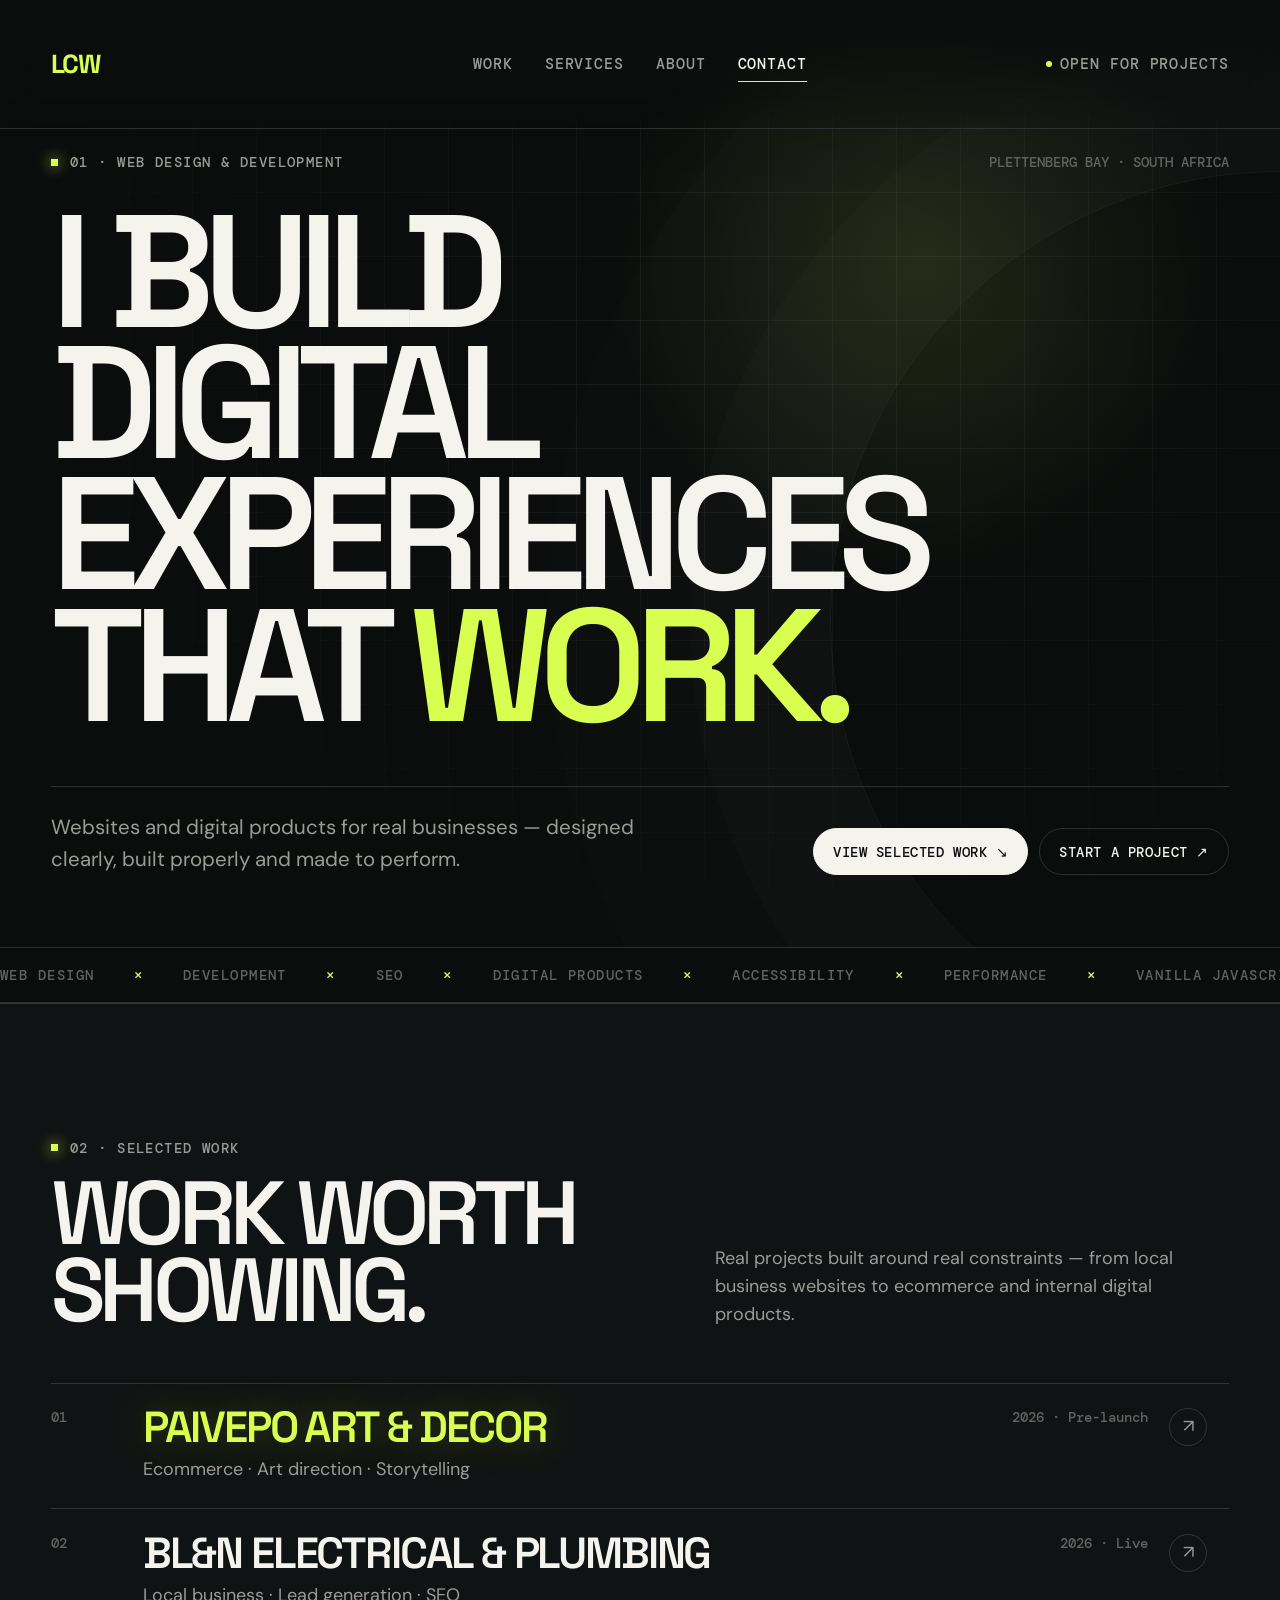
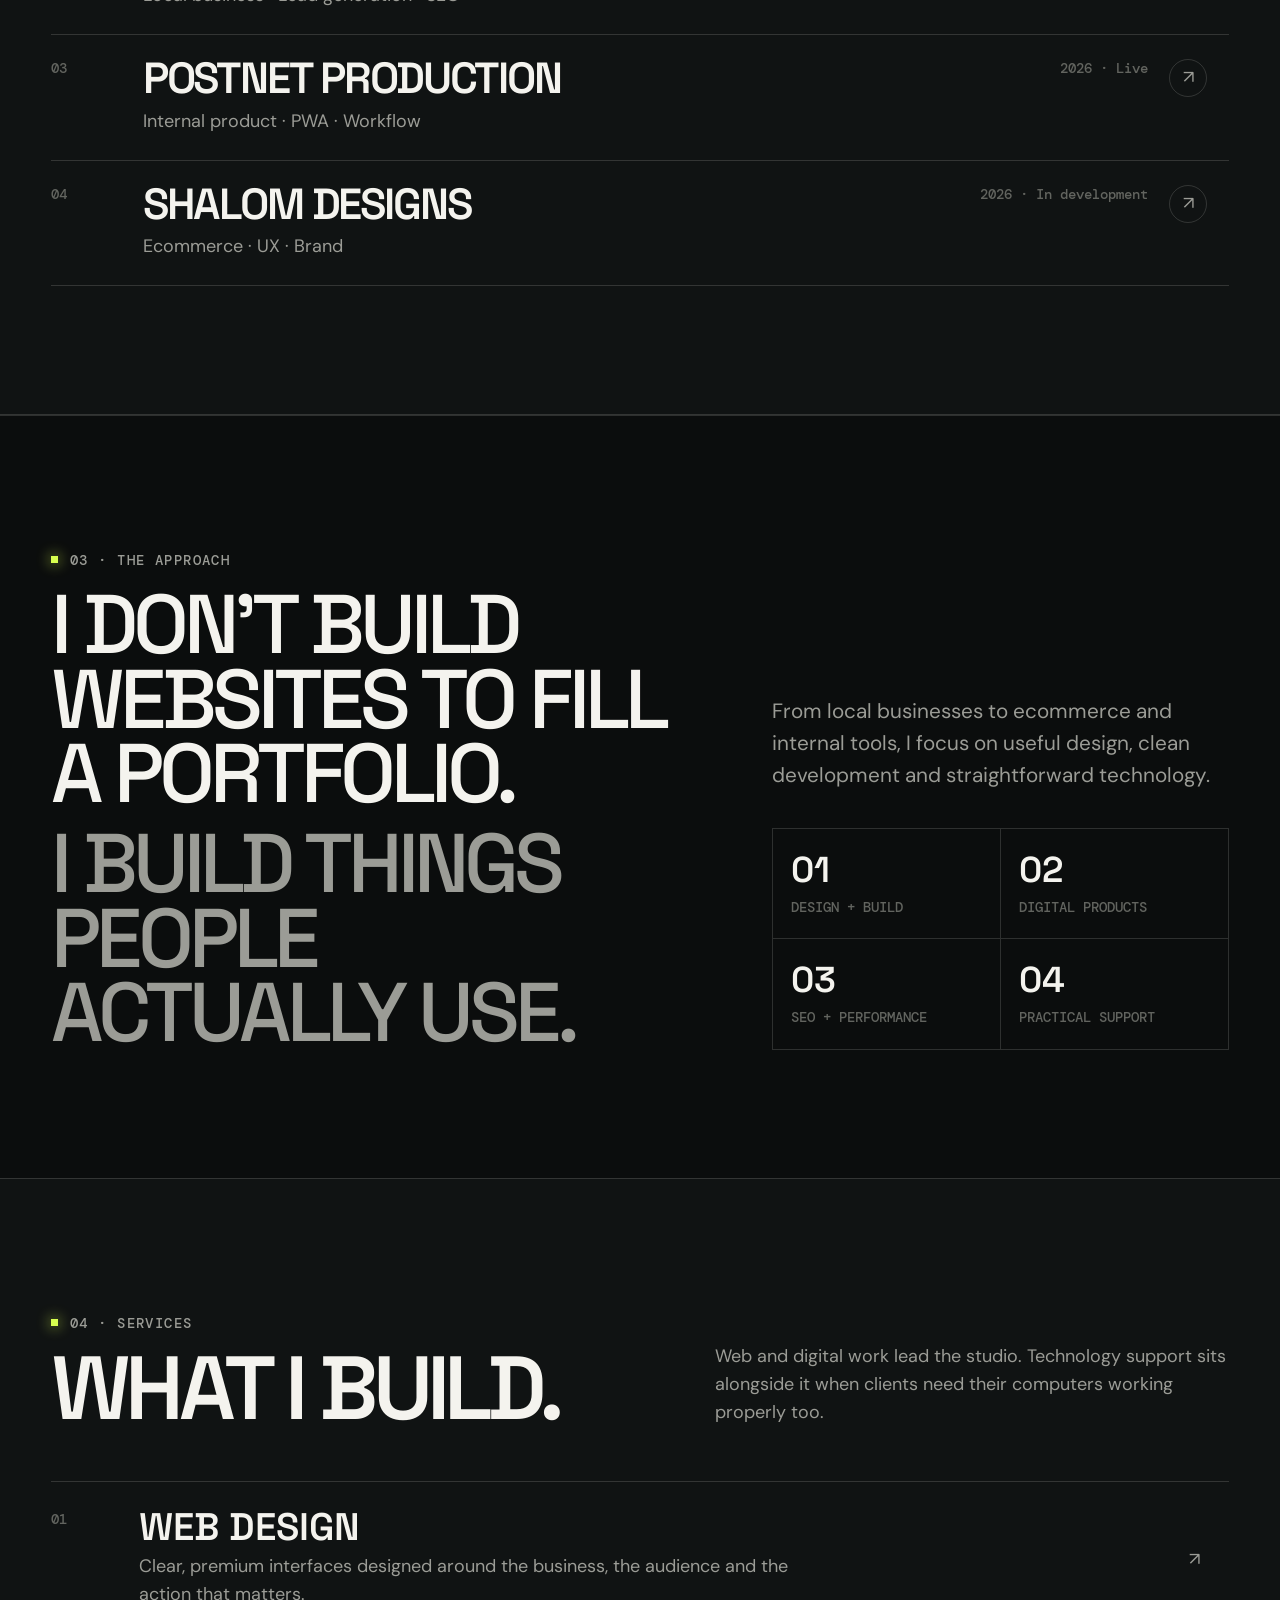
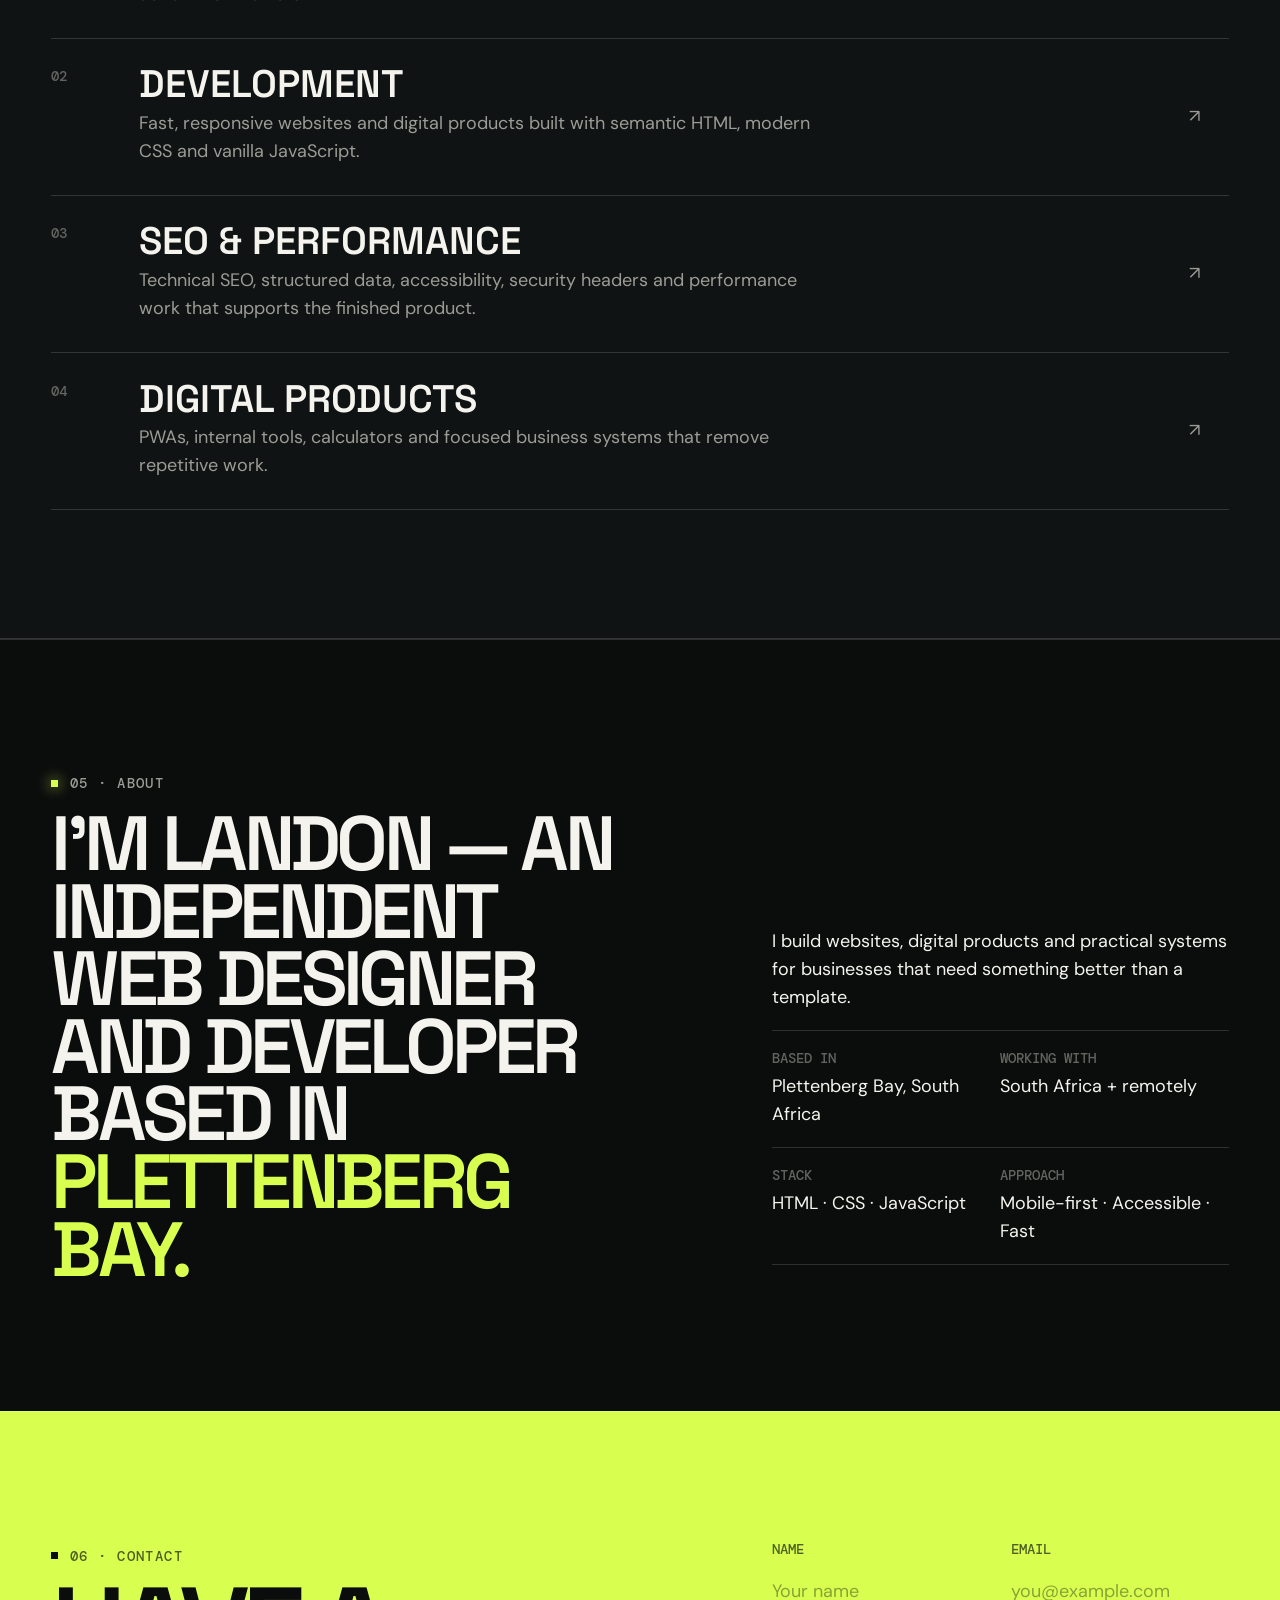
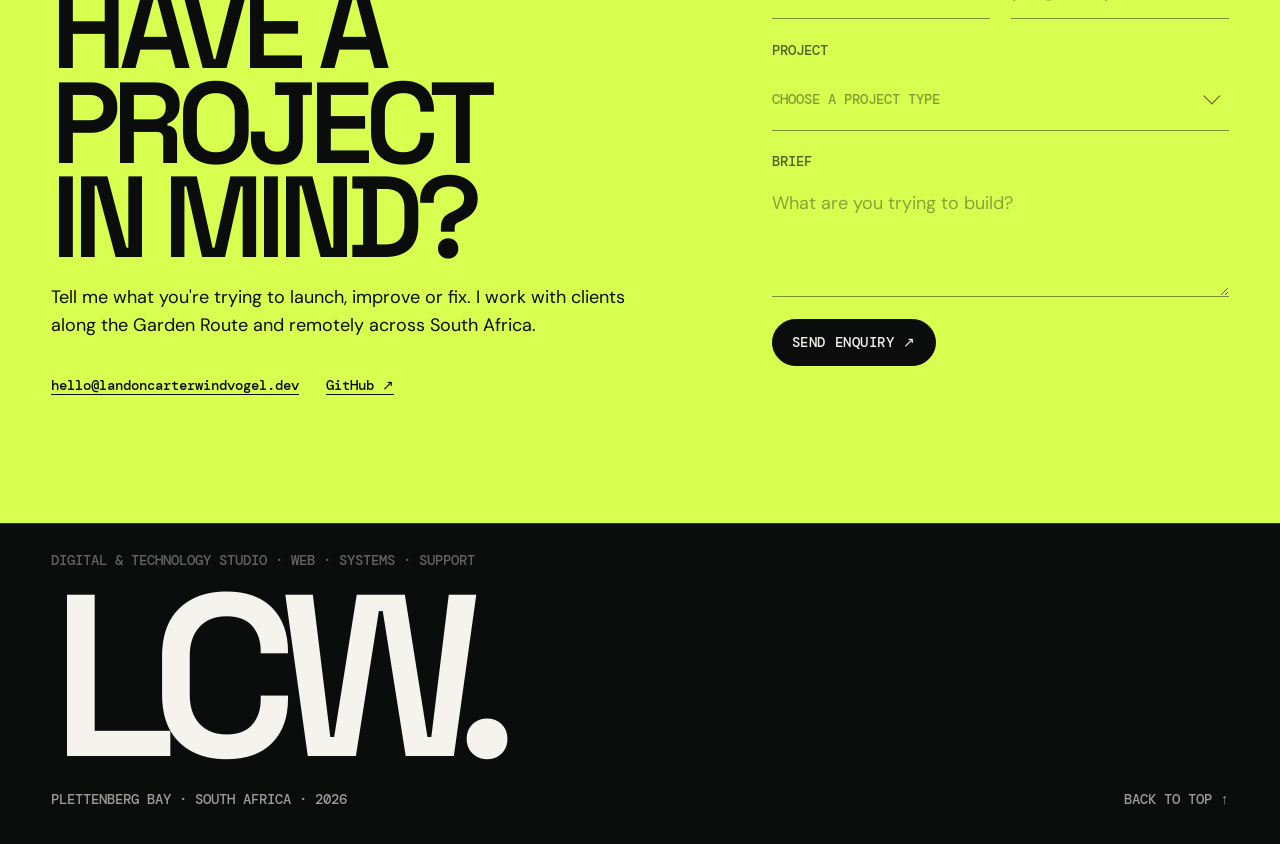
==== commit 9a3d48a1: "Make selected work highlights interactive" ====
--- a/index.html
+++ b/index.html
@@ -21,7 +21,7 @@
 <section class="hero" id="home"><div class="shell"><div class="hero-top"><p class="eyebrow">01 · Web design &amp; development</p><p>Plettenberg Bay · South Africa</p></div><h1>I build<br>digital<br>experiences<br>that <span>work.</span></h1><div class="hero-bottom"><p>Websites and digital products for real businesses — designed clearly, built properly and made to perform.</p><div><a class="button button--solid" href="#work">View selected work ↘</a><a class="button" href="#contact">Start a project ↗</a></div></div></div></section>
 <div class="ticker" aria-hidden="true"><div><span>Web design <b>×</b> Development <b>×</b> SEO <b>×</b> Digital products <b>×</b> Accessibility <b>×</b> Performance <b>×</b> Vanilla JavaScript <b>×</b> Plettenberg Bay <b>×</b></span><span>Web design <b>×</b> Development <b>×</b> SEO <b>×</b> Digital products <b>×</b> Accessibility <b>×</b> Performance <b>×</b> Vanilla JavaScript <b>×</b> Plettenberg Bay <b>×</b></span></div></div>
 <section class="section work-section" id="work"><div class="shell"><div class="section-head reveal"><div><p class="eyebrow">02 · Selected work</p><h2>Work worth showing.</h2></div><p>Real projects built around real constraints — from local business websites to ecommerce and internal digital products.</p></div><div class="work-list">
-<a class="work-item work-item--featured reveal" href="projects/paivepo.html"><span>01</span><div><h3>Paivepo Art &amp; Decor</h3><p>Ecommerce · Art direction · Storytelling</p></div><span>2026 · Pre-launch</span><figure><img src="https://image.thum.io/get/width/1400/crop/850/wait/5/noanimate/https://landoncarterwindvogel.github.io/paivepo-art/" data-fallback="assets/img/paivepo-preview.svg" alt="Visual preview of the Paivepo Art &amp; Decor website" width="1400" height="850" loading="lazy" decoding="async" referrerpolicy="no-referrer"></figure><b>↗</b></a>
+<a class="work-item work-item--featured reveal" href="projects/paivepo.html"><span>01</span><div><h3>Paivepo Art &amp; Decor</h3><p>Ecommerce · Art direction · Storytelling</p></div><span>2026 · Pre-launch</span><figure><img src="https://image.thum.io/get/maxAge/0/width/1400/crop/850/wait/12/noanimate/https://landoncarterwindvogel.github.io/paivepo-art/" data-fallback="assets/img/paivepo-preview.svg" alt="Visual preview of the Paivepo Art &amp; Decor website" width="1400" height="850" loading="lazy" decoding="async" referrerpolicy="no-referrer"></figure><b>↗</b></a>
 <a class="work-item reveal" href="projects/bln-electrical.html"><span>02</span><div><h3>BL&amp;N Electrical &amp; Plumbing</h3><p>Local business · Lead generation · SEO</p></div><span>2026 · Live</span><figure><img src="https://image.thum.io/get/width/1400/crop/850/wait/5/noanimate/https://bl-n-site.netlify.app/" data-fallback="assets/img/bln-electrical-preview.svg" alt="Visual preview of the BL&amp;N Electrical &amp; Plumbing website" width="1400" height="850" loading="lazy" decoding="async" referrerpolicy="no-referrer"></figure><b>↗</b></a>
 <a class="work-item reveal" href="https://landoncarterwindvogel.github.io/postnet-production/" target="_blank" rel="noopener noreferrer"><span>03</span><div><h3>PostNet Production</h3><p>Internal product · PWA · Workflow</p></div><span>2026 · Live</span><figure><img src="https://image.thum.io/get/width/1400/crop/850/wait/5/noanimate/https://landoncarterwindvogel.github.io/postnet-production/" data-fallback="assets/img/postnet-preview.svg" alt="Visual preview of the PostNet Production app" width="1400" height="850" loading="lazy" decoding="async" referrerpolicy="no-referrer"></figure><b>↗</b></a>
 <a class="work-item reveal" href="projects/shalom-designs.html"><span>04</span><div><h3>Shalom Designs</h3><p>Ecommerce · UX · Brand</p></div><span>2026 · In development</span><figure><img src="https://image.thum.io/get/width/1400/crop/850/wait/5/noanimate/https://landoncarterwindvogel.github.io/shalom/" data-fallback="assets/img/shalom-designs-preview.svg" alt="Visual preview of the Shalom Designs website" width="1400" height="850" loading="lazy" decoding="async" referrerpolicy="no-referrer"></figure><b>↗</b></a>
--- a/assets/css/home.css
+++ b/assets/css/home.css
@@ -71,3 +71,214 @@
   .menu-toggle span, .mobile-menu nav a, .contact .field select { transition:none; }
   .mobile-menu nav a { opacity:1; transform:none; }
 }
+
+
+/* ---- Custom project select: branded, accessible and deliberately unhurried ---- */
+.field__label {
+  display: block;
+  margin: 0;
+  color: var(--bg);
+  font: 500 var(--fs-micro, .8rem)/1.35 var(--mono);
+  text-transform: uppercase;
+  opacity: .65;
+}
+
+.field--project { min-width: 0; }
+.select-control { position: relative; width: 100%; }
+.select-control__native { width: 100%; }
+
+.select-control__trigger,
+.select-control__popup { display: none; }
+
+.select-control.is-enhanced .select-control__native {
+  position: absolute !important;
+  width: 1px !important;
+  height: 1px !important;
+  margin: -1px !important;
+  padding: 0 !important;
+  overflow: hidden !important;
+  clip: rect(0, 0, 0, 0) !important;
+  clip-path: inset(50%) !important;
+  white-space: nowrap !important;
+  border: 0 !important;
+}
+
+.select-control.is-enhanced .select-control__trigger {
+  display: flex;
+  align-items: center;
+  justify-content: space-between;
+  gap: 1rem;
+  width: 100%;
+  min-height: 3.5rem;
+  padding: .85rem .35rem .85rem 0;
+  border: 0;
+  border-bottom: 1px solid rgba(11, 13, 13, .45);
+  border-radius: 0;
+  background: transparent;
+  color: var(--bg);
+  text-align: left;
+  cursor: pointer;
+  transition: background-color .24s ease, border-color .24s ease;
+}
+
+.select-control__trigger:hover,
+.select-control__trigger[aria-expanded="true"] {
+  border-bottom-color: var(--bg);
+  background-color: rgba(11, 13, 13, .035);
+}
+
+.select-control__trigger:focus-visible {
+  outline: 2px solid var(--bg);
+  outline-offset: 4px;
+}
+
+.select-control__value {
+  min-width: 0;
+  overflow: hidden;
+  font: 500 .8rem/1.4 var(--mono);
+  text-overflow: ellipsis;
+}
+
+.select-control__trigger[data-placeholder="true"] .select-control__value {
+  color: rgba(11, 13, 13, .62);
+}
+
+.select-control__chevron {
+  flex: 0 0 auto;
+  width: .65rem;
+  height: .65rem;
+  margin: -.3rem .25rem 0 0;
+  border-right: 1.5px solid currentColor;
+  border-bottom: 1.5px solid currentColor;
+  transform: rotate(45deg);
+  transition: transform .32s var(--ease);
+}
+
+.select-control[data-open="true"] .select-control__chevron {
+  margin-top: .35rem;
+  transform: rotate(225deg);
+}
+
+.select-control.is-enhanced .select-control__popup {
+  position: absolute;
+  z-index: 40;
+  top: calc(100% + .75rem);
+  right: 0;
+  left: 0;
+  display: block;
+  max-height: min(19rem, 45vh);
+  overflow: auto;
+  padding: .4rem;
+  border: 1px solid rgba(244, 243, 238, .16);
+  border-radius: .85rem;
+  background: #101313;
+  box-shadow: 0 24px 55px rgba(0, 0, 0, .3), 0 0 0 1px rgba(216, 255, 79, .035);
+  opacity: 0;
+  visibility: hidden;
+  pointer-events: none;
+  transform: translateY(-8px) scale(.985);
+  transform-origin: top center;
+  transition: opacity .24s ease, transform .32s var(--ease), visibility 0s linear .32s;
+  overscroll-behavior: contain;
+  scrollbar-color: rgba(216, 255, 79, .4) #101313;
+  scrollbar-width: thin;
+}
+
+.select-control[data-open="true"] .select-control__popup {
+  opacity: 1;
+  visibility: visible;
+  pointer-events: auto;
+  transform: translateY(0) scale(1);
+  transition: opacity .26s ease, transform .32s var(--ease), visibility 0s linear 0s;
+}
+
+.select-control__option {
+  position: relative;
+  display: flex;
+  align-items: center;
+  justify-content: space-between;
+  gap: .75rem;
+  min-height: 2.8rem;
+  padding: .7rem .8rem .7rem 1rem;
+  border-radius: .5rem;
+  color: #f4f3ee;
+  font: 500 .76rem/1.4 var(--mono);
+  letter-spacing: .015em;
+  text-transform: uppercase;
+  cursor: pointer;
+  transition: color .18s ease, background-color .18s ease;
+}
+
+.select-control__option::before {
+  position: absolute;
+  inset: .65rem auto .65rem 0;
+  width: 2px;
+  border-radius: 2px;
+  background: var(--accent);
+  content: "";
+  opacity: 0;
+  transform: scaleY(.4);
+  transition: opacity .18s ease, transform .22s var(--ease);
+}
+
+.select-control__option:hover,
+.select-control__option.is-active {
+  background: rgba(216, 255, 79, .1);
+  color: var(--accent);
+}
+
+.select-control__option.is-active::before {
+  opacity: 1;
+  transform: scaleY(1);
+}
+
+.select-control__option[aria-selected="true"] {
+  color: var(--accent);
+}
+
+.select-control__option[aria-selected="true"]::after {
+  color: var(--accent);
+  content: "✓";
+  font: 500 .8rem var(--mono);
+}
+
+.select-control__option[aria-disabled="true"] {
+  color: #777b72;
+  cursor: not-allowed;
+}
+
+.select-control__option[aria-disabled="true"]:hover {
+  background: transparent;
+  color: #777b72;
+}
+
+.select-control.is-invalid .select-control__trigger {
+  border-bottom-color: #7f251f;
+  box-shadow: 0 1px 0 #7f251f;
+}
+
+.select-control.is-invalid .select-control__trigger:focus-visible {
+  outline-color: #7f251f;
+}
+
+@media (hover: hover) {
+  .select-control__option:not([aria-disabled="true"]):hover::before {
+    opacity: .7;
+    transform: scaleY(1);
+  }
+}
+
+@media (prefers-reduced-motion: reduce) {
+  .select-control__trigger,
+  .select-control__chevron,
+  .select-control__popup,
+  .select-control__option,
+  .select-control__option::before {
+    transition: none !important;
+  }
+
+  .select-control__popup,
+  .select-control[data-open="true"] .select-control__popup {
+    transform: none;
+  }
+}
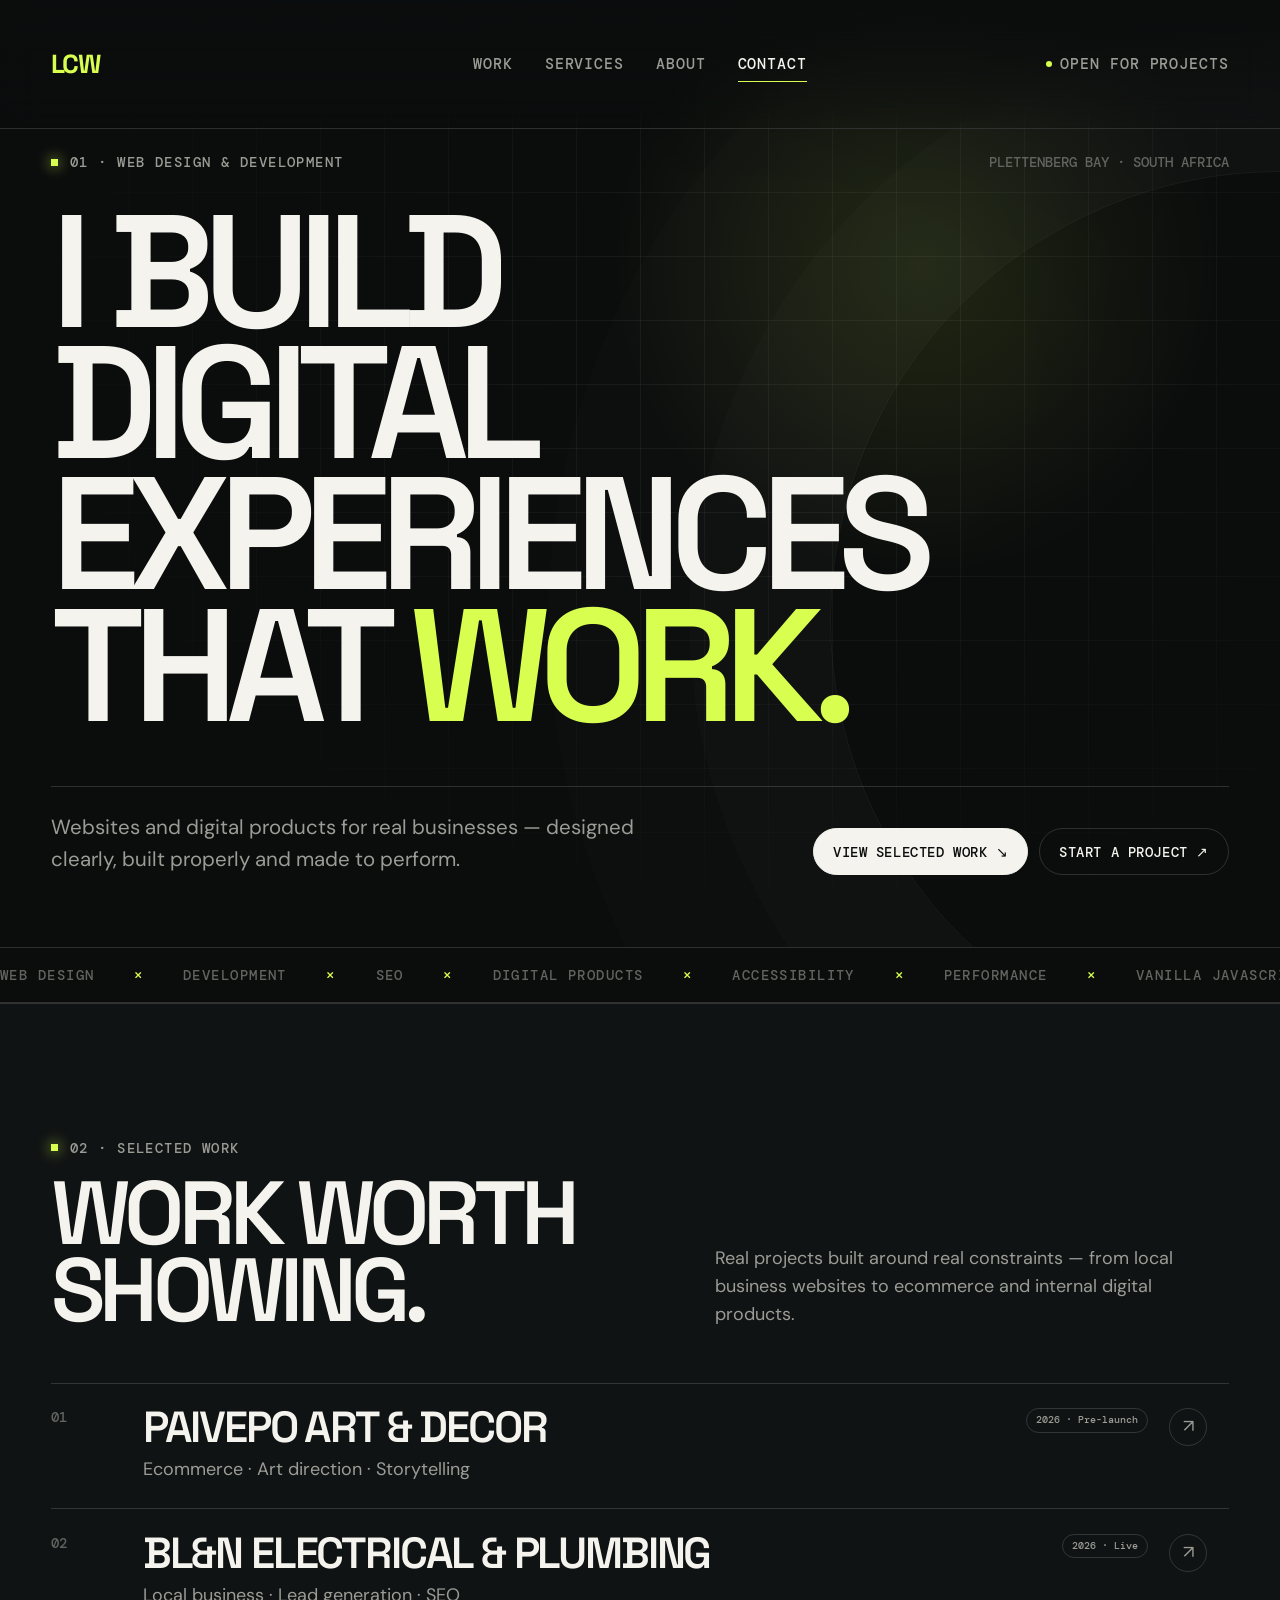
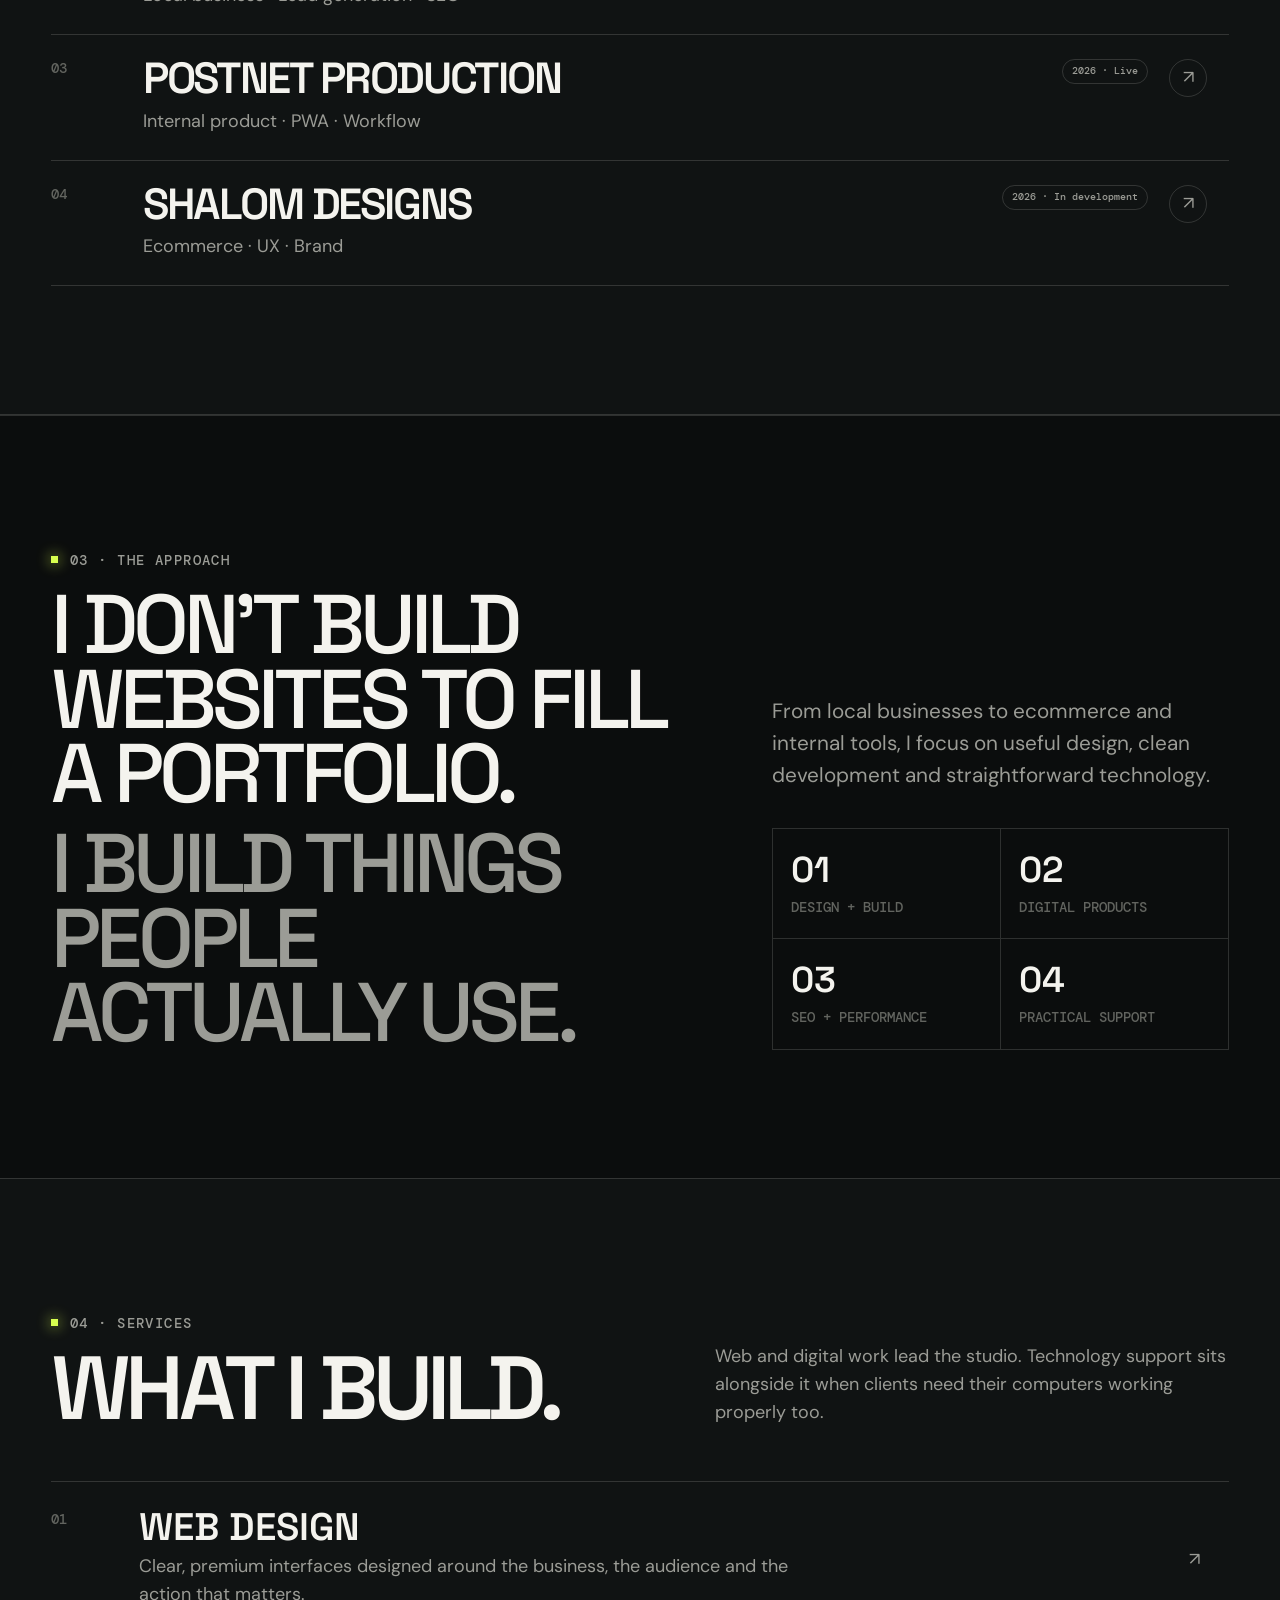
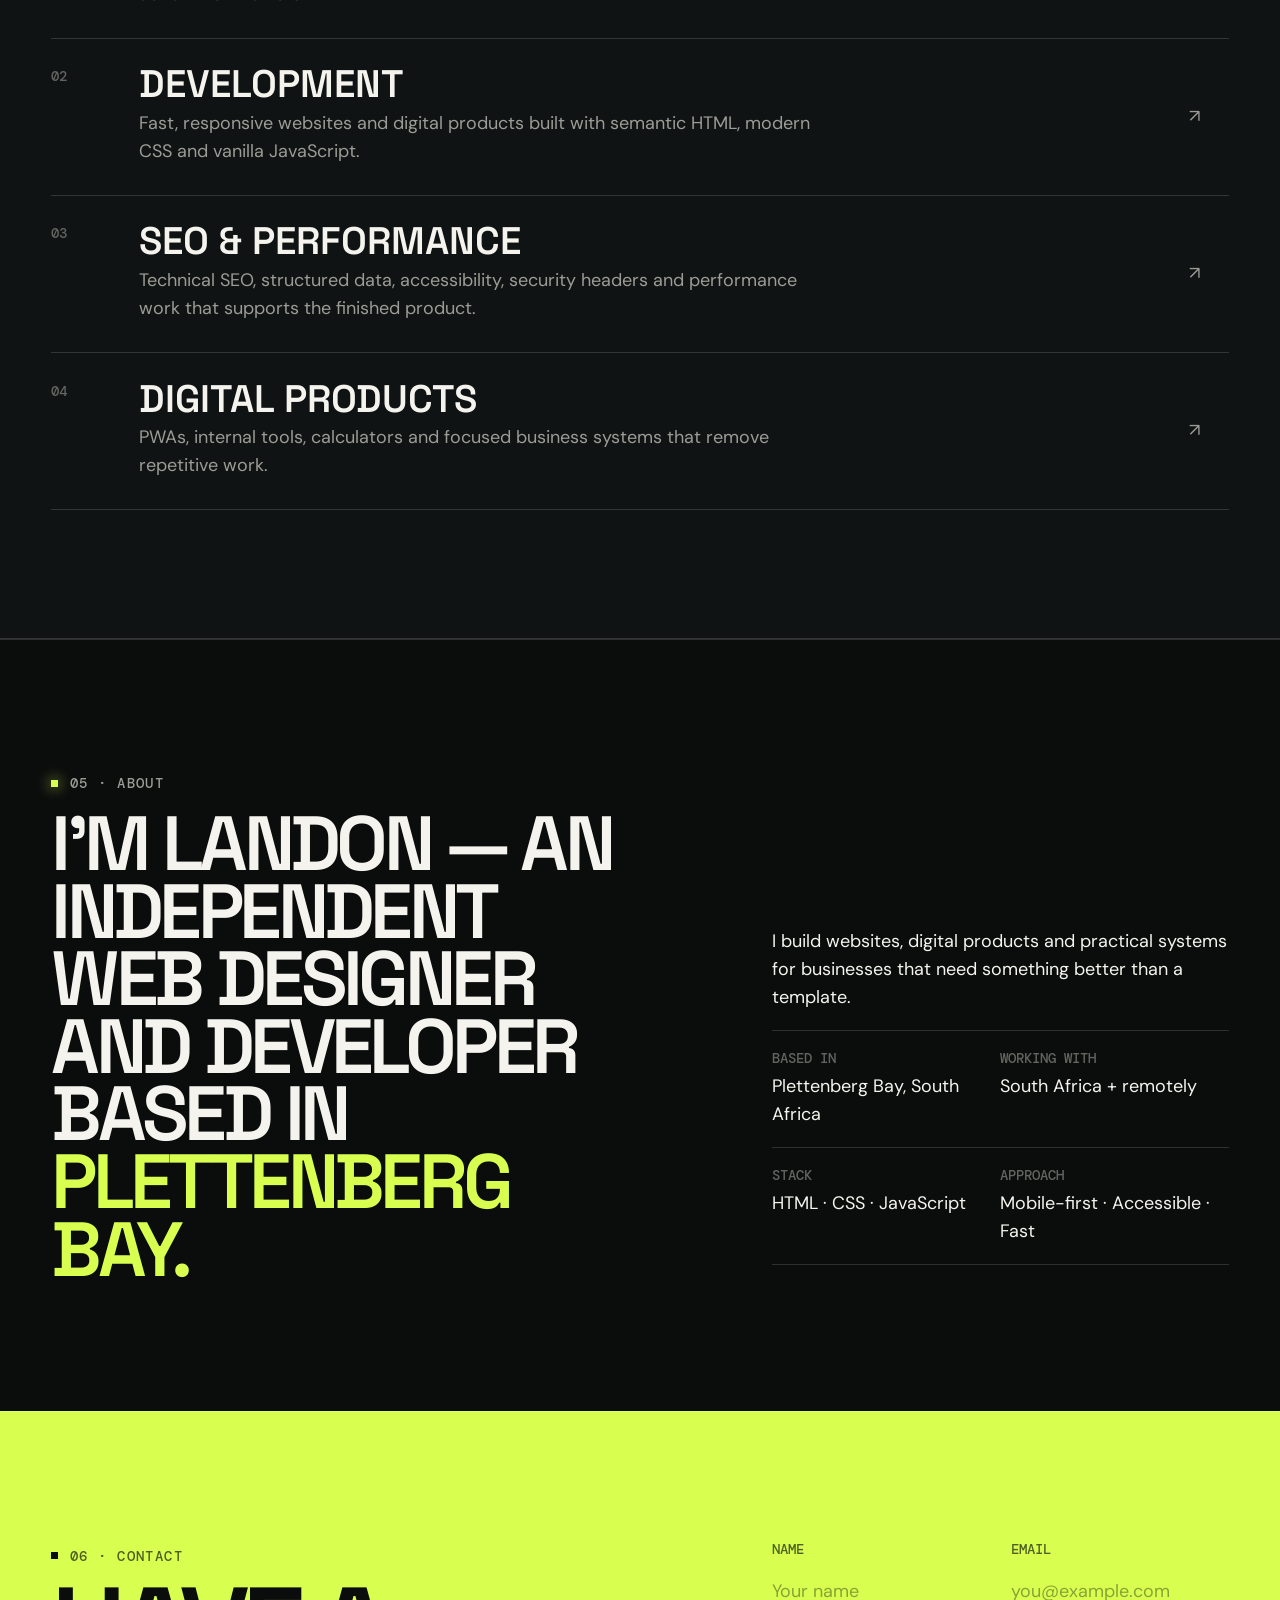
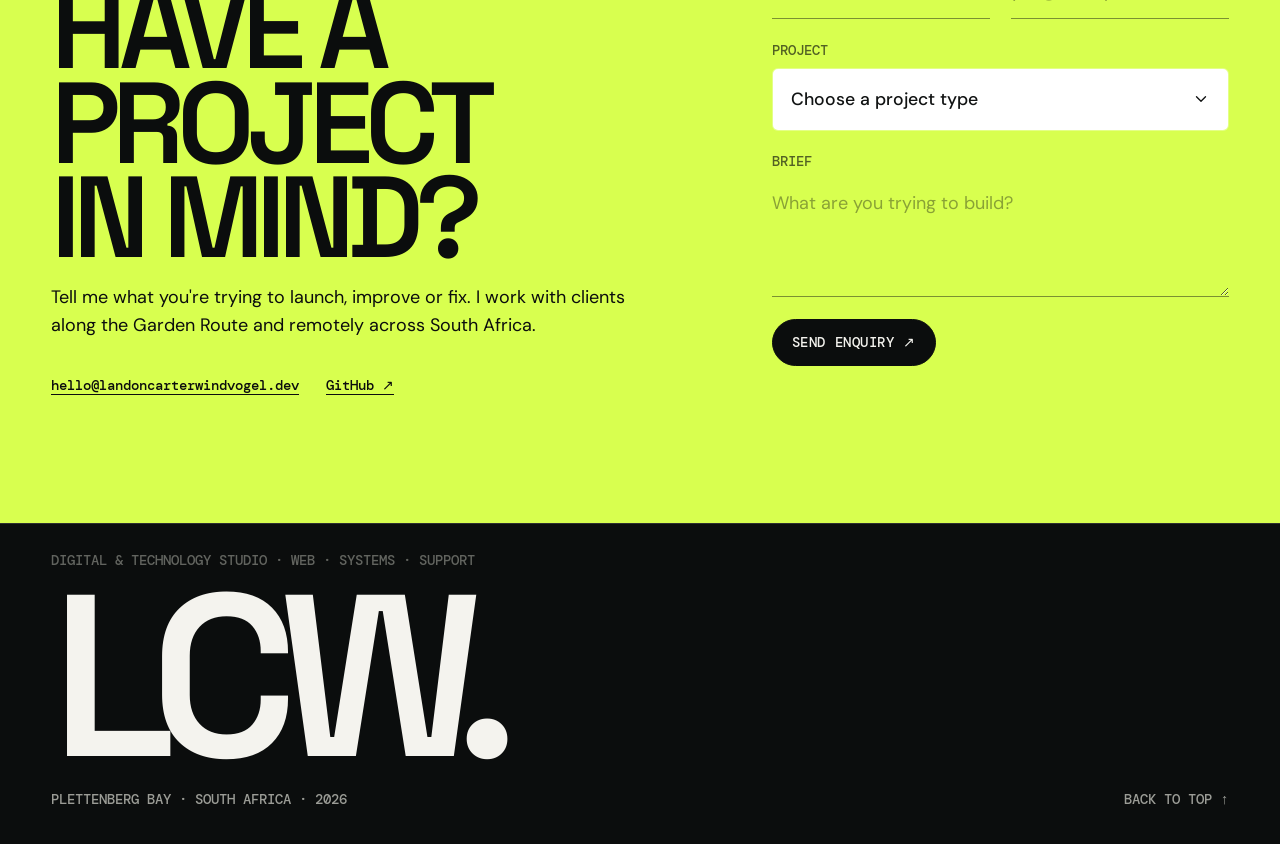
==== commit 4d0f0f42: "Refresh homepage assets for dropdown update" ====
--- a/index.html
+++ b/index.html
@@ -11,7 +11,7 @@
 <script type="application/ld+json">{"@context":"https://schema.org","@type":"ProfessionalService","name":"Landon Carter Windvogel","url":"https://landoncarterwindvogel.github.io/landon-carter-windvogel/","founder":{"@type":"Person","name":"Landon Carter Windvogel","url":"https://github.com/LandonCarterWindvogel","jobTitle":"Web Designer & Developer","sameAs":["https://github.com/LandonCarterWindvogel"]},"areaServed":"South Africa","address":{"@type":"PostalAddress","addressLocality":"Plettenberg Bay","addressRegion":"Western Cape","addressCountry":"ZA"},"serviceType":["Web design","Web development","Digital products","SEO","Performance optimisation","PC support"]}</script>
 <link rel="preconnect" href="https://fonts.googleapis.com"><link rel="preconnect" href="https://fonts.gstatic.com" crossorigin>
 <link href="https://fonts.googleapis.com/css2?family=DM+Mono:wght@400;500&family=DM+Sans:wght@400;500;700&family=Space+Grotesk:wght@400;500;600;700&display=swap" rel="stylesheet">
-<link rel="stylesheet" href="assets/css/main.css"><link rel="stylesheet" href="assets/css/home.css"><script>document.documentElement.classList.add("js")</script><script src="assets/js/main.js" defer></script>
+<link rel="stylesheet" href="assets/css/main.css"><link rel="stylesheet" href="assets/css/home.css?v=20261019-dropdown-polish"><script>document.documentElement.classList.add("js")</script><script src="assets/js/main.js?v=20261019-dropdown-polish" defer></script>
 <link rel="icon" href="data:image/svg+xml,%3Csvg xmlns='http://www.w3.org/2000/svg' viewBox='0 0 64 64'%3E%3Crect width='64' height='64' rx='14' fill='%230b0d0d'/%3E%3Ctext x='32' y='41' font-family='Arial' font-size='26' font-weight='700' text-anchor='middle' fill='%23d8ff4f'%3ELCW%3C/text%3E%3C/svg%3E">
 </head><body>
 <a class="skip-link" href="#main-content">Skip to content</a>
--- a/assets/css/home.css
+++ b/assets/css/home.css
@@ -282,3 +282,189 @@
     transform: none;
   }
 }
+
+
+/* ---- Selected work: neutral by default, lime only on interaction/current scroll ---- */
+.work-item {
+  transition: padding .32s var(--ease), border-color .32s ease;
+}
+
+.work-item h3 {
+  color: var(--ink);
+  text-shadow: none;
+  transition: color .28s ease, text-shadow .32s ease;
+}
+
+/* Paivepo is no longer permanently accented; every project shares the same state rules. */
+.work-item--featured h3 { color: var(--ink); text-shadow: none; }
+
+.work-item:is(:hover, :focus-visible, .is-active) {
+  border-bottom-color: rgba(216, 255, 79, .32);
+}
+
+.work-item:is(:hover, :focus-visible, .is-active) h3 {
+  color: var(--accent);
+  text-shadow: 0 0 34px rgba(216, 255, 79, .12);
+}
+
+.work-item:is(:hover, :focus-visible, .is-active) > span:first-child {
+  color: var(--accent);
+}
+
+.work-item:is(:hover, :focus-visible, .is-active) > b {
+  background: var(--accent);
+  color: var(--bg);
+  border-color: var(--accent);
+}
+
+.work-item > span:nth-of-type(2) {
+  display: inline-flex;
+  align-items: center;
+  justify-self: start;
+  padding: .28rem .5rem;
+  border: 1px solid var(--line);
+  border-radius: 999px;
+  color: var(--muted);
+  font: 500 .58rem/1.2 var(--mono);
+  white-space: nowrap;
+  transition: border-color .28s ease, color .28s ease;
+}
+
+.work-item:is(:hover, :focus-visible, .is-active) > span:nth-of-type(2) {
+  border-color: rgba(216, 255, 79, .38);
+  color: var(--ink);
+}
+
+@media (prefers-reduced-motion: reduce) {
+  .work-item,
+  .work-item h3,
+  .work-item > span:nth-of-type(2) {
+    transition: none !important;
+  }
+}
+
+
+/* ---- Contact project select: crisp white control + high-contrast charcoal menu ---- */
+.contact .field--project .select-control__trigger {
+  min-height: 3.5rem;
+  padding: .85rem 1rem;
+  border: 1px solid rgba(216, 255, 79, .68);
+  border-radius: 6px;
+  background: #fff;
+  color: #111313;
+  box-shadow: 0 1px 2px rgba(11, 13, 13, .04);
+  font-family: var(--body);
+  transition: border-color .22s ease, box-shadow .22s ease, background-color .22s ease;
+}
+
+.contact .field--project .select-control__trigger:hover {
+  border-color: var(--accent);
+  background: #fff;
+}
+
+.contact .field--project .select-control__trigger[aria-expanded="true"],
+.contact .field--project .select-control__trigger:focus-visible {
+  border-color: var(--accent);
+  box-shadow: 0 0 0 3px rgba(216, 255, 79, .2);
+}
+
+.contact .field--project .select-control__trigger:focus-visible {
+  outline: 2px solid #111313;
+  outline-offset: 3px;
+}
+
+.contact .field--project .select-control__value {
+  font: 500 .98rem/1.4 var(--body);
+  letter-spacing: 0;
+  text-transform: none;
+}
+
+.contact .field--project .select-control__trigger[data-placeholder="true"] .select-control__value {
+  color: #555b53;
+}
+
+.contact .field--project .select-control__chevron {
+  width: .58rem;
+  height: .58rem;
+  border-color: #20251d;
+}
+
+.contact .field--project .select-control__popup {
+  top: calc(100% + .45rem);
+  padding: .45rem;
+  border: 1px solid rgba(244, 243, 238, .14);
+  border-radius: 8px;
+  background: #101313;
+  box-shadow: 0 20px 45px rgba(0, 0, 0, .28), 0 0 0 1px rgba(216, 255, 79, .04);
+}
+
+.contact .field--project .select-control__option {
+  min-height: 2.9rem;
+  padding: .78rem .85rem;
+  border-radius: 4px;
+  color: #f4f3ee;
+  font: 500 .95rem/1.4 var(--body);
+  letter-spacing: 0;
+  text-transform: none;
+  transition: color .16s ease, background-color .16s ease, font-weight .16s ease;
+}
+
+.contact .field--project .select-control__option[aria-disabled="true"] {
+  color: #a6aaa1;
+  font-weight: 400;
+}
+
+.contact .field--project .select-control__option[aria-selected="true"]:not([aria-disabled="true"]) {
+  background: rgba(216, 255, 79, .12);
+  color: var(--accent);
+  font-weight: 600;
+}
+
+/* The active row gets a full lime fill rather than the previous subtle tint. */
+.contact .field--project .select-control__popup .select-control__option:is(:hover, .is-active):not([aria-disabled="true"]) {
+  background: var(--accent);
+  color: #111313;
+  font-weight: 700;
+}
+
+.contact .field--project .select-control__option.is-active::before,
+.contact .field--project .select-control__option[aria-selected="true"]::after {
+  color: #111313;
+}
+
+.contact .field--project .select-control__option[aria-selected="true"]::after {
+  font-weight: 700;
+}
+
+.contact .field--project .select-control.is-invalid .select-control__trigger {
+  border-color: #a72c24;
+  box-shadow: 0 0 0 2px rgba(167, 44, 36, .13);
+}
+
+/* Graceful visual fallback if JavaScript has not enhanced the native select yet. */
+.contact .field--project .select-control:not(.is-enhanced) .select-control__native {
+  min-height: 3.5rem;
+  padding: .85rem 2.8rem .85rem 1rem;
+  border: 1px solid rgba(216, 255, 79, .68);
+  border-radius: 6px;
+  background-color: #fff;
+  background-image: url("data:image/svg+xml,%3Csvg xmlns='http://www.w3.org/2000/svg' viewBox='0 0 24 24' fill='none' stroke='%23111313' stroke-width='1.8' stroke-linecap='round' stroke-linejoin='round'%3E%3Cpath d='m6 9 6 6 6-6'/%3E%3C/svg%3E");
+  background-repeat: no-repeat;
+  background-position: right 1rem center;
+  background-size: 1rem;
+  color: #111313;
+  font: 500 .98rem/1.4 var(--body);
+}
+
+.contact .field--project .select-control:not(.is-enhanced) .select-control__native option {
+  background: #101313;
+  color: #f4f3ee;
+  font-family: var(--body);
+}
+
+@media (prefers-reduced-motion: reduce) {
+  .contact .field--project .select-control__trigger,
+  .contact .field--project .select-control__option {
+    transition: none !important;
+  }
+}
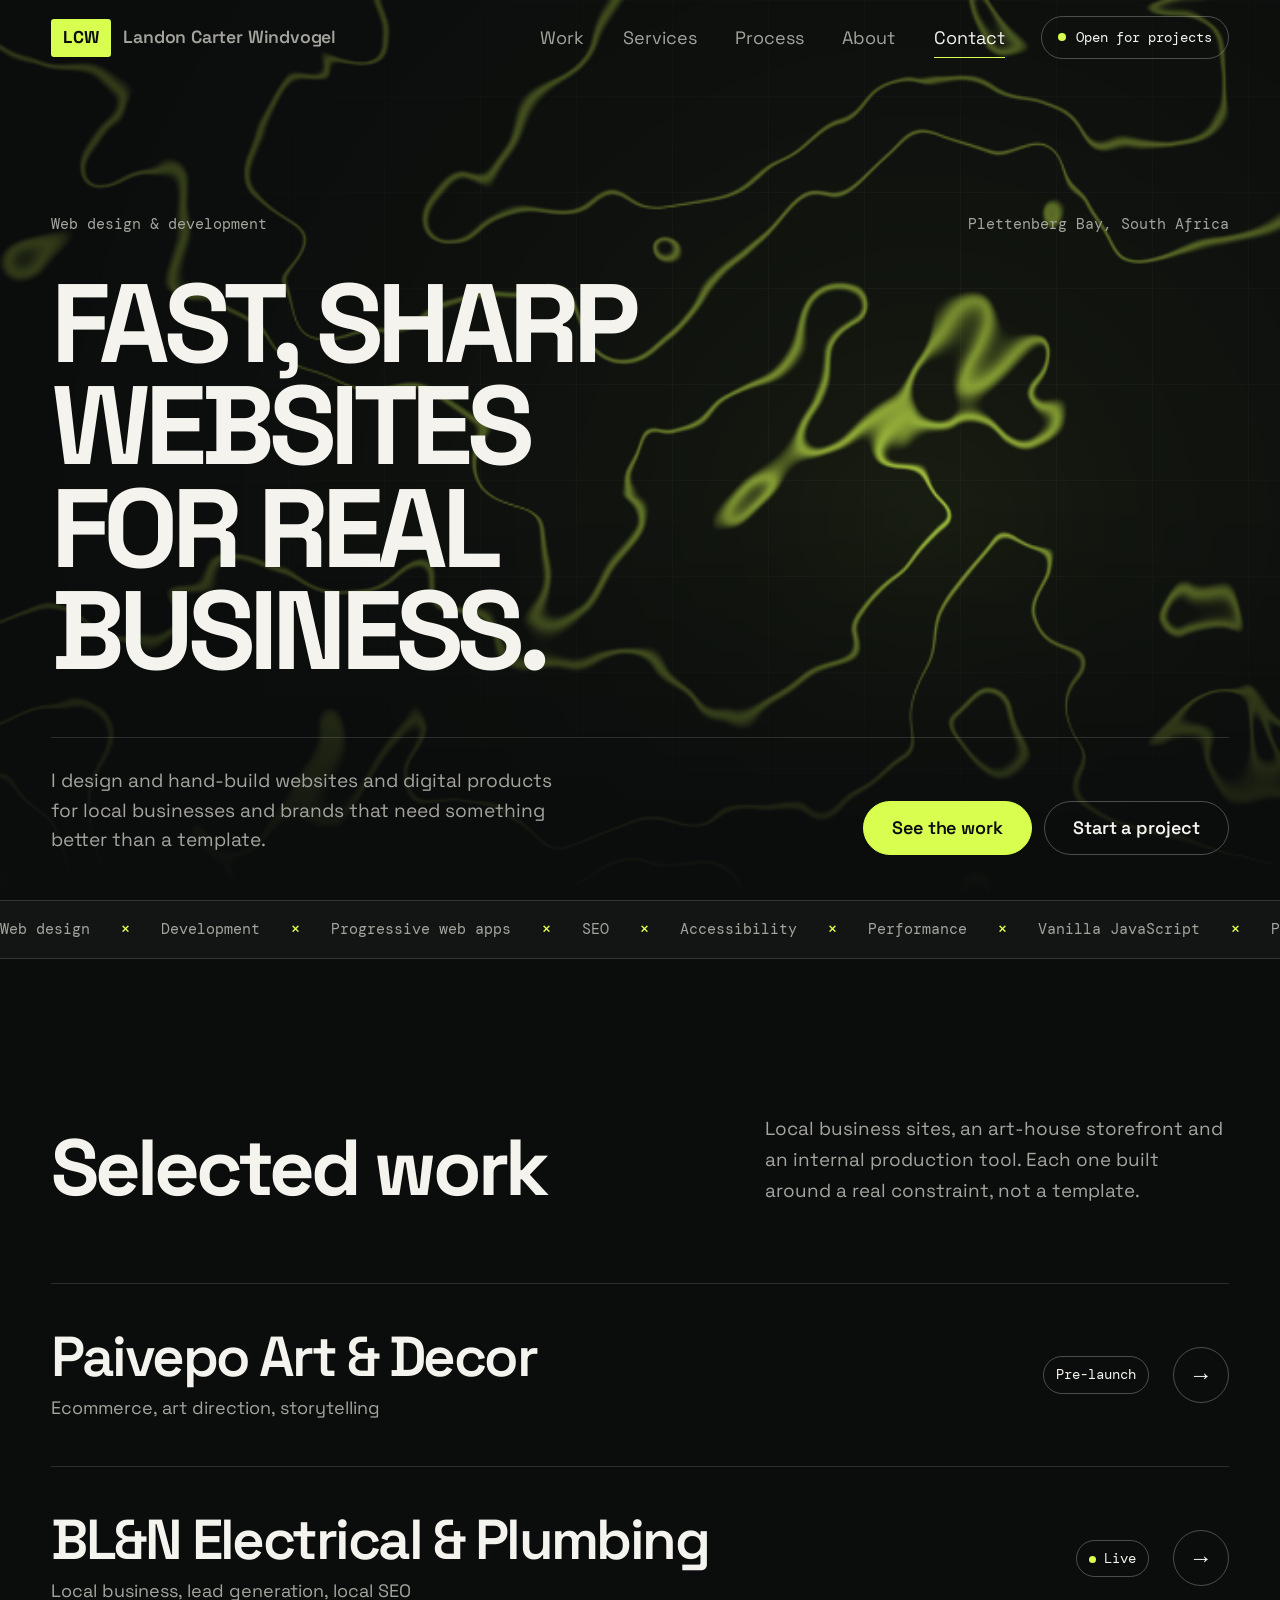
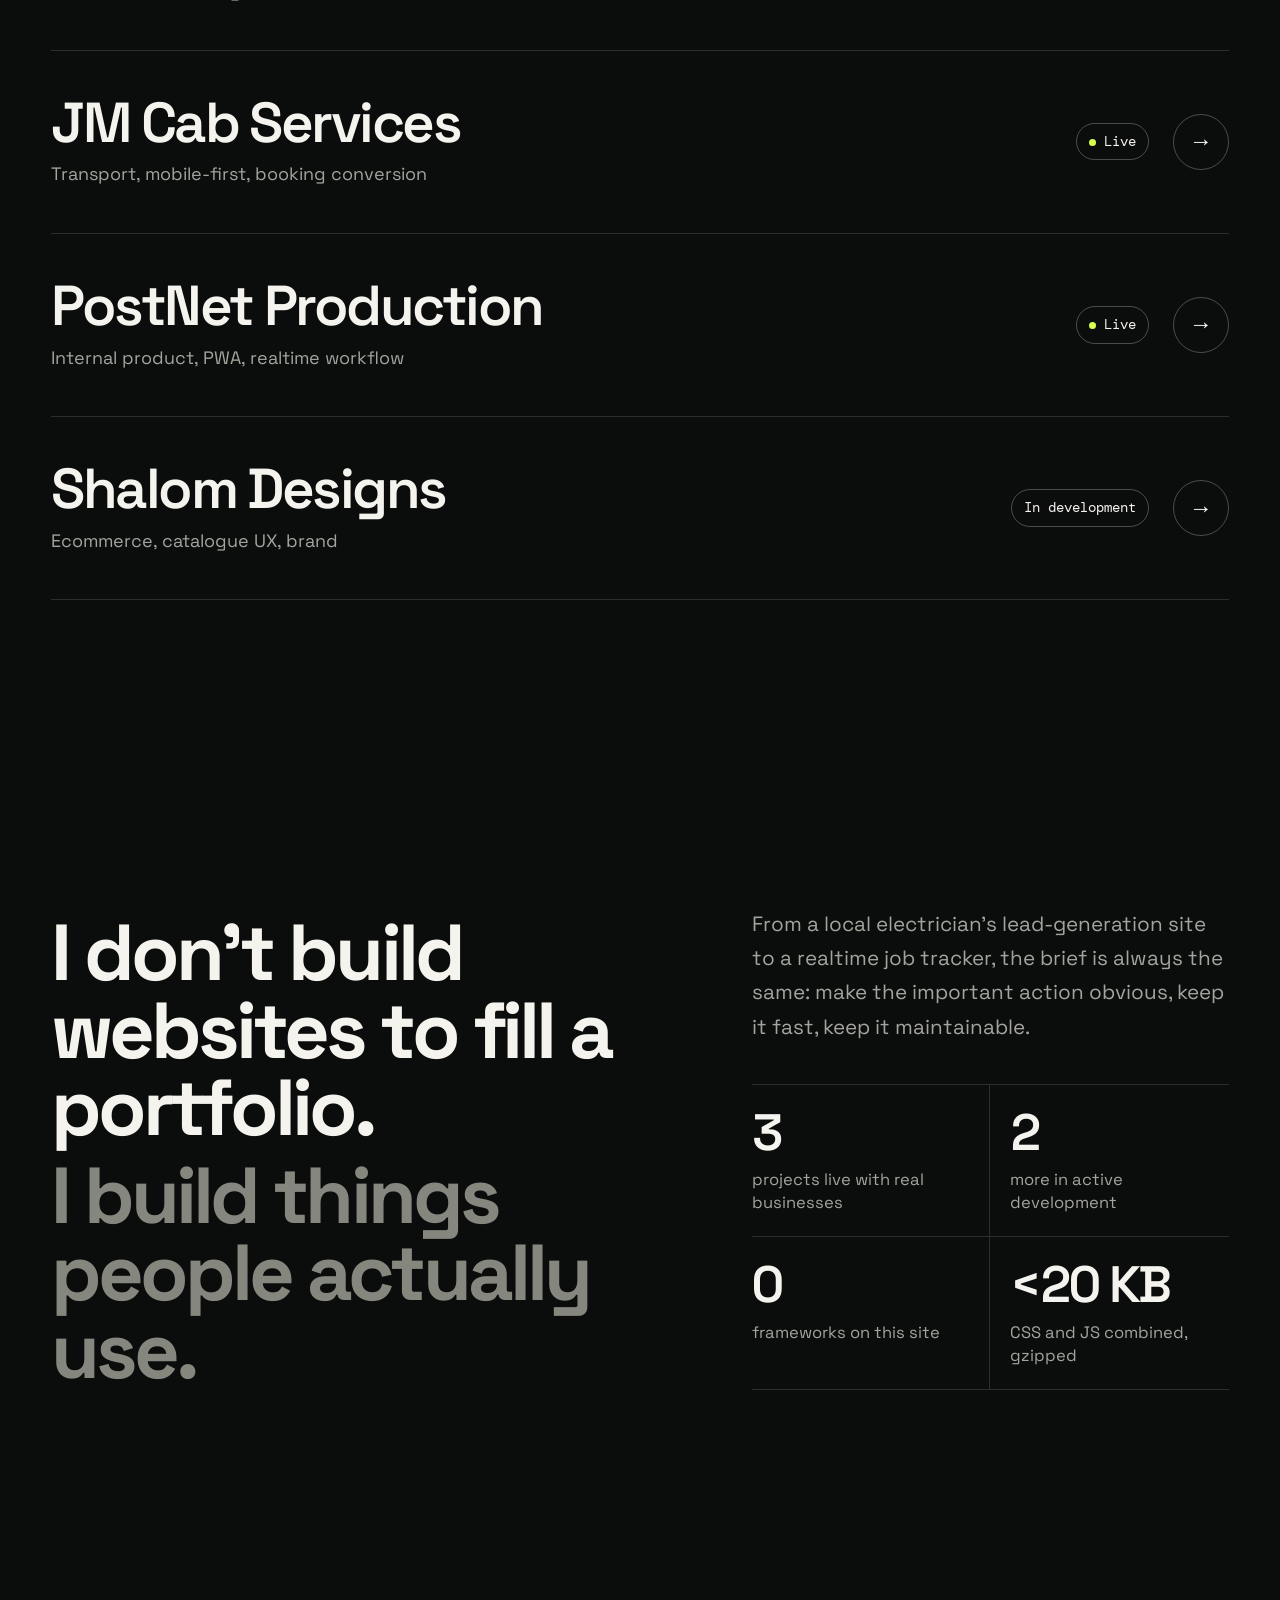
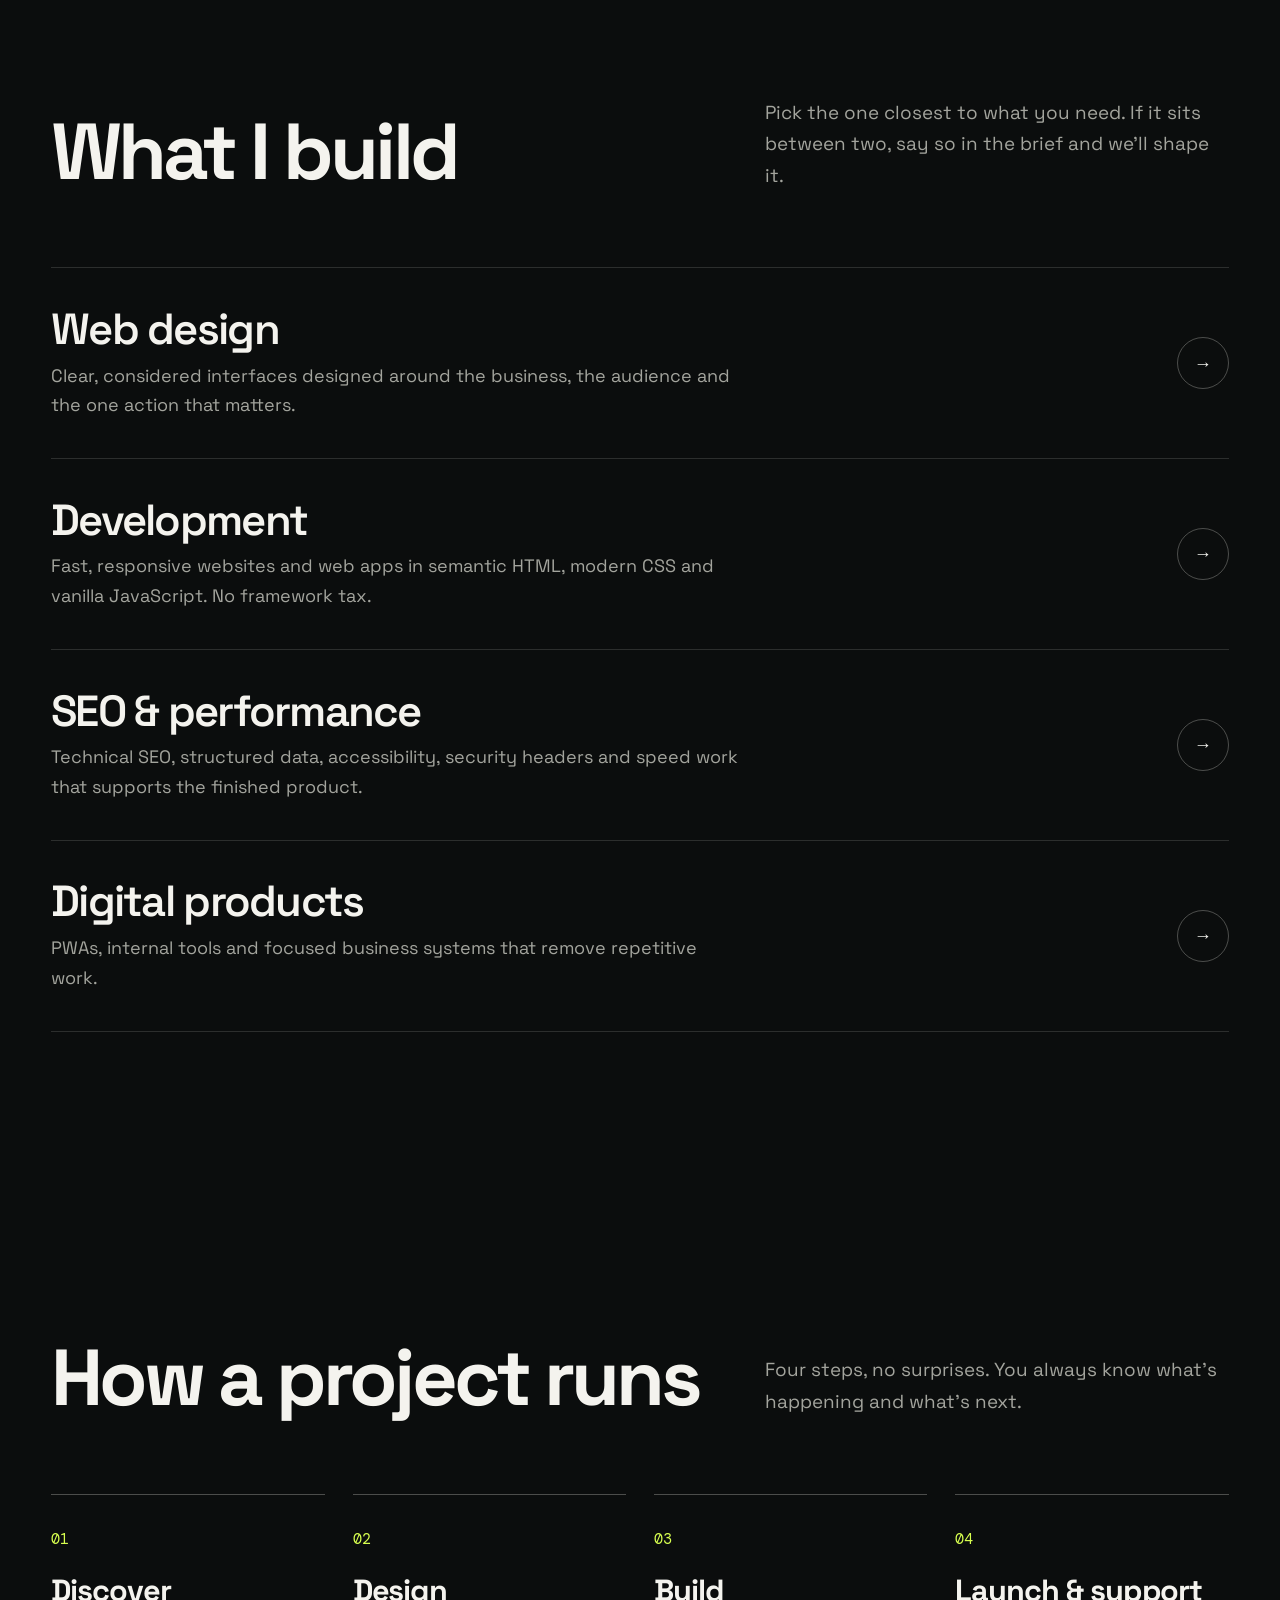
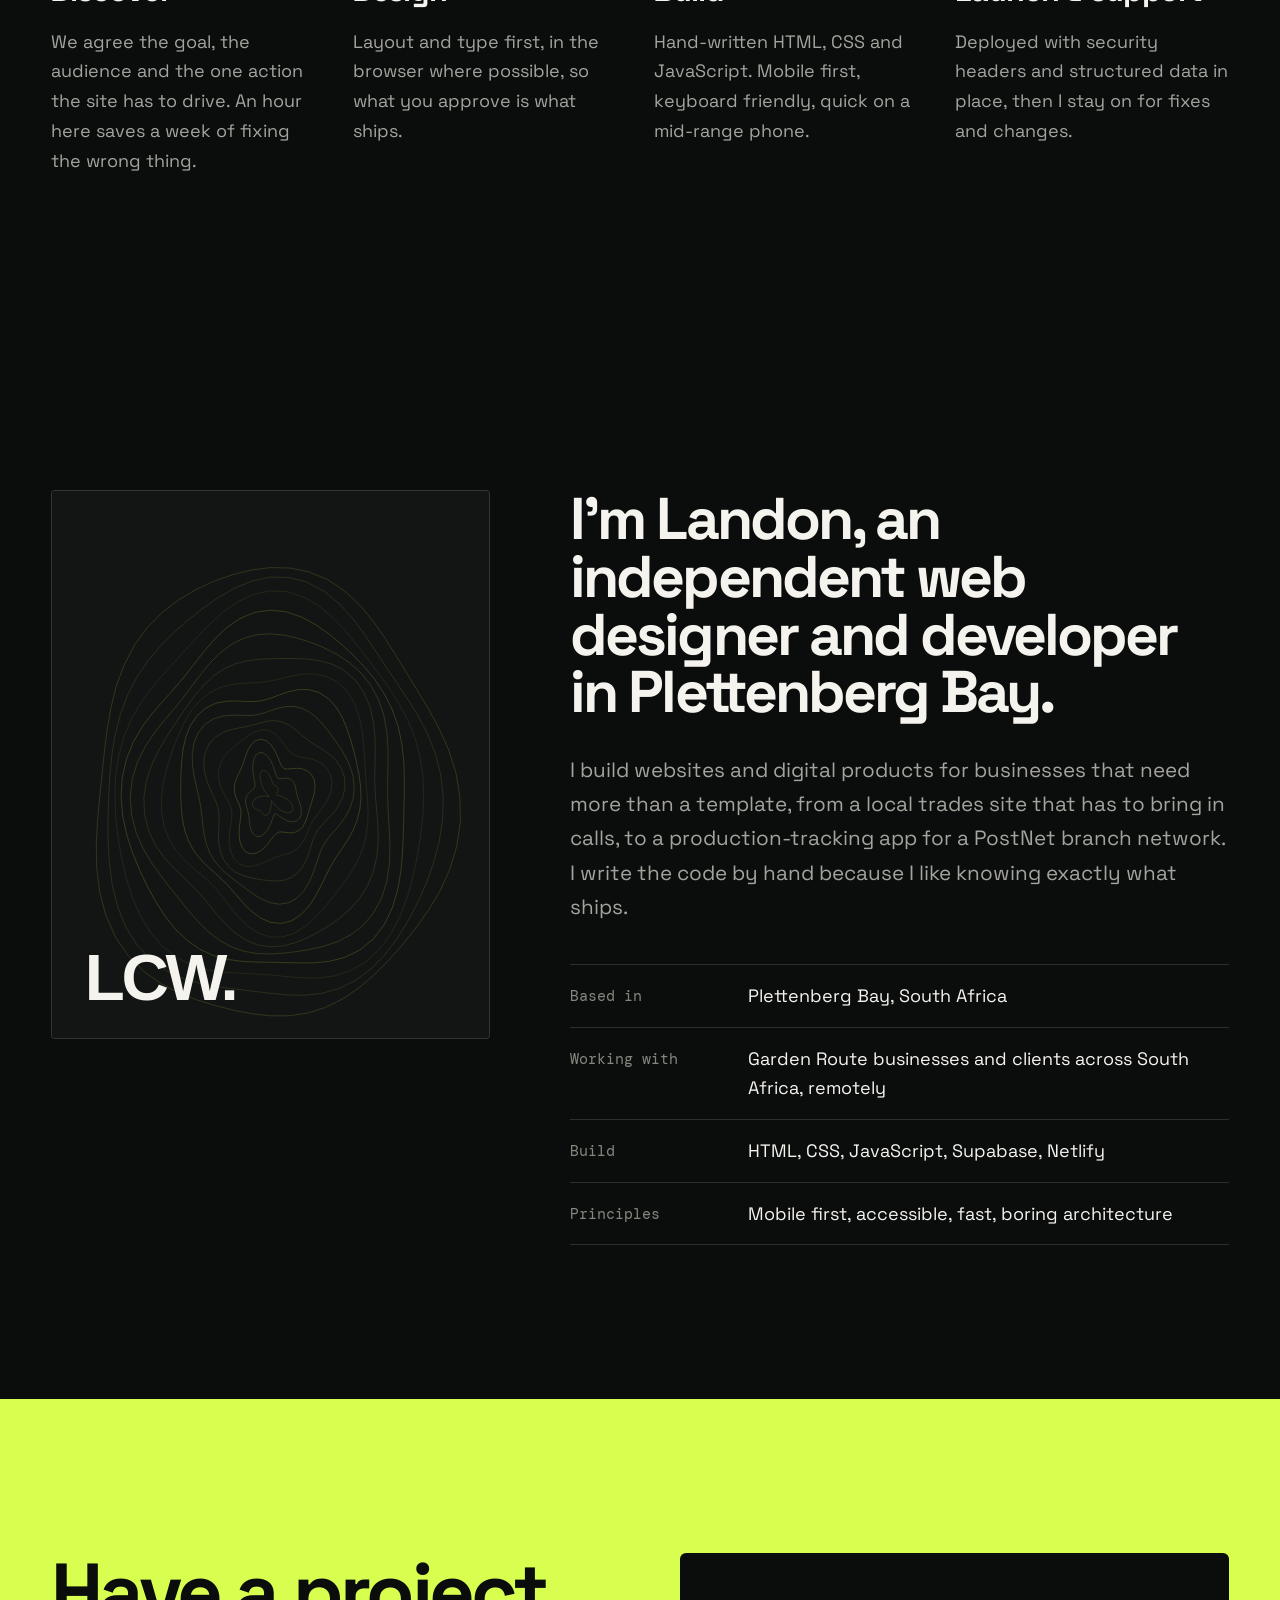
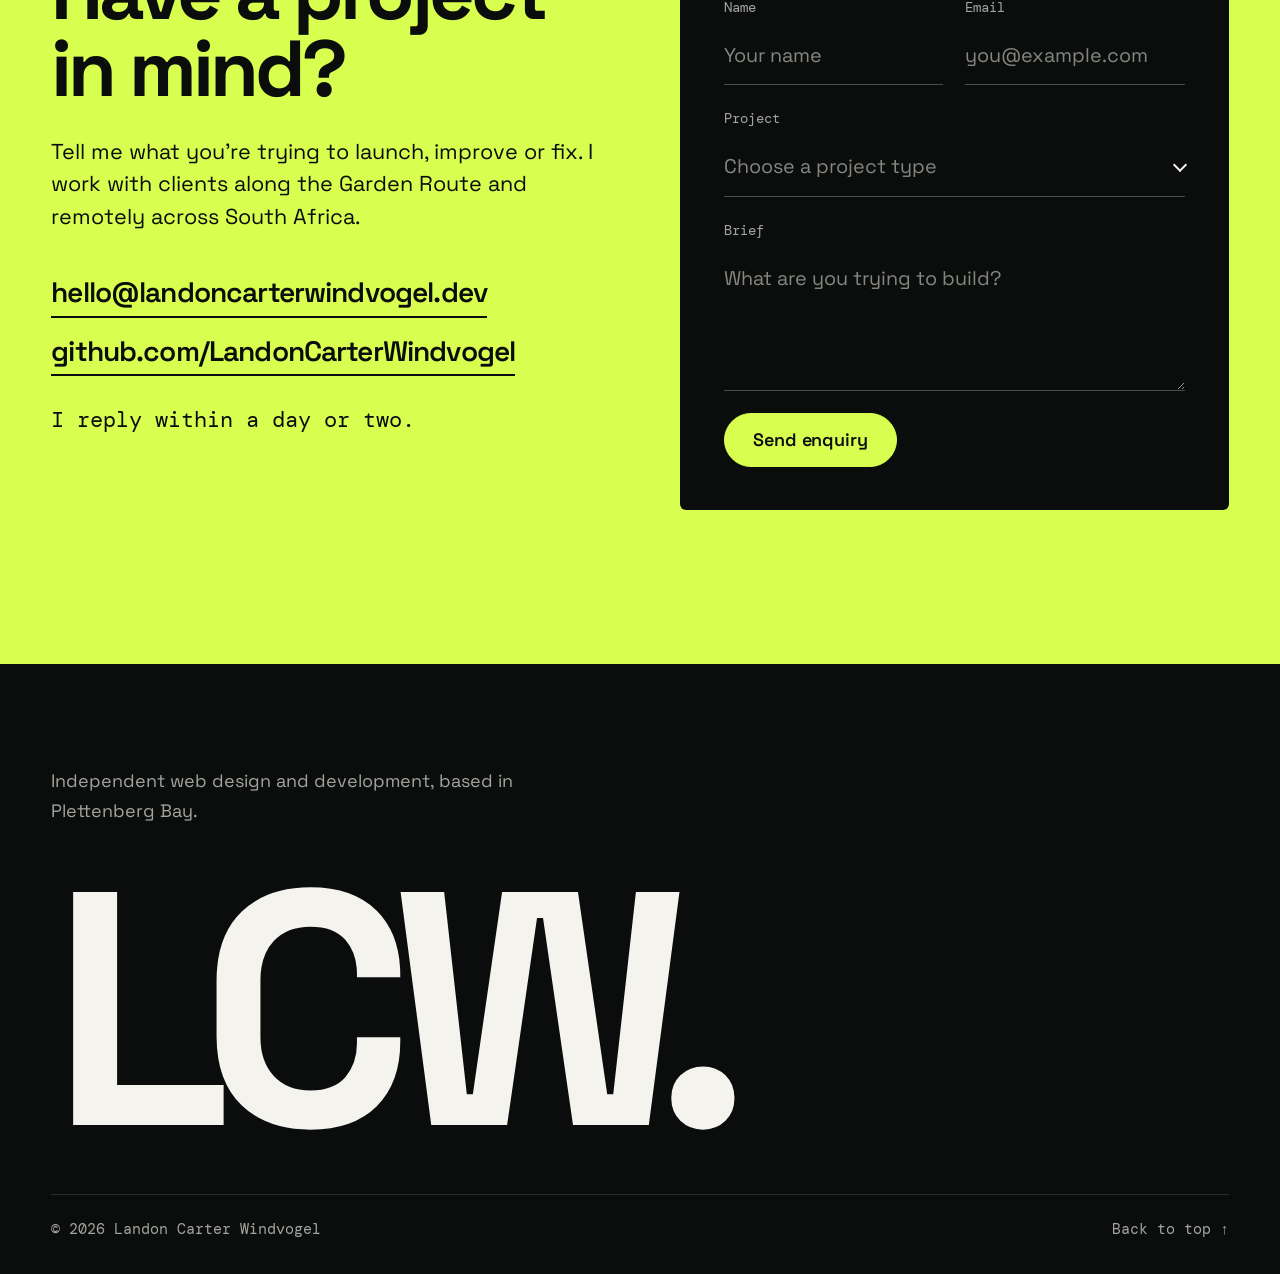
==== commit b8f42166: "Upgrade portfolio: unified pages and hardened performance" ====
--- a/index.html
+++ b/index.html
@@ -1,35 +1,107 @@
 <!doctype html>
 <html lang="en-ZA">
 <head>
-<meta charset="utf-8"><meta name="viewport" content="width=device-width,initial-scale=1">
-<title>Landon Carter Windvogel — Web Design &amp; Development</title>
-<meta name="description" content="Independent web designer and developer in Plettenberg Bay, South Africa, building fast, accessible websites and practical digital products for real businesses.">
-<meta name="author" content="Landon Carter Windvogel"><meta name="robots" content="index,follow,max-image-preview:large">
-<link rel="canonical" href="https://landoncarterwindvogel.github.io/landon-carter-windvogel/">
-<meta property="og:type" content="website"><meta property="og:title" content="Landon Carter Windvogel — Web Design &amp; Development"><meta property="og:description" content="Fast, accessible websites and practical digital products for real businesses."><meta property="og:url" content="https://landoncarterwindvogel.github.io/landon-carter-windvogel/"><meta property="og:locale" content="en_ZA"><meta property="og:site_name" content="Landon Carter Windvogel">
-<meta name="twitter:card" content="summary_large_image"><meta name="twitter:title" content="Landon Carter Windvogel — Web Design &amp; Development"><meta name="twitter:description" content="Fast, accessible websites and practical digital products for real businesses."><meta name="theme-color" content="#0b0d0d"><meta name="color-scheme" content="dark">
-<script type="application/ld+json">{"@context":"https://schema.org","@type":"ProfessionalService","name":"Landon Carter Windvogel","url":"https://landoncarterwindvogel.github.io/landon-carter-windvogel/","founder":{"@type":"Person","name":"Landon Carter Windvogel","url":"https://github.com/LandonCarterWindvogel","jobTitle":"Web Designer & Developer","sameAs":["https://github.com/LandonCarterWindvogel"]},"areaServed":"South Africa","address":{"@type":"PostalAddress","addressLocality":"Plettenberg Bay","addressRegion":"Western Cape","addressCountry":"ZA"},"serviceType":["Web design","Web development","Digital products","SEO","Performance optimisation","PC support"]}</script>
-<link rel="preconnect" href="https://fonts.googleapis.com"><link rel="preconnect" href="https://fonts.gstatic.com" crossorigin>
-<link href="https://fonts.googleapis.com/css2?family=DM+Mono:wght@400;500&family=DM+Sans:wght@400;500;700&family=Space+Grotesk:wght@400;500;600;700&display=swap" rel="stylesheet">
-<link rel="stylesheet" href="assets/css/main.css"><link rel="stylesheet" href="assets/css/home.css?v=20261019-dropdown-polish"><script>document.documentElement.classList.add("js")</script><script src="assets/js/main.js?v=20261019-dropdown-polish" defer></script>
-<link rel="icon" href="data:image/svg+xml,%3Csvg xmlns='http://www.w3.org/2000/svg' viewBox='0 0 64 64'%3E%3Crect width='64' height='64' rx='14' fill='%230b0d0d'/%3E%3Ctext x='32' y='41' font-family='Arial' font-size='26' font-weight='700' text-anchor='middle' fill='%23d8ff4f'%3ELCW%3C/text%3E%3C/svg%3E">
-</head><body>
+<meta charset="utf-8">
+<meta name="viewport" content="width=device-width,initial-scale=1,viewport-fit=cover">
+<title>Landon Carter Windvogel — Web Design &amp; Development, Plettenberg Bay</title>
+<meta name="description" content="Independent web designer and developer in Plettenberg Bay, South Africa. Fast, accessible, hand-built websites and digital products for real businesses.">
+<meta name="author" content="Landon Carter Windvogel">
+<meta name="robots" content="index,follow,max-image-preview:large">
+<link rel="canonical" href="https://landoncarterwindvogel.dev/">
+<meta property="og:type" content="website">
+<meta property="og:title" content="Landon Carter Windvogel — Web Design &amp; Development">
+<meta property="og:description" content="Fast, accessible, hand-built websites and digital products for real businesses.">
+<meta property="og:url" content="https://landoncarterwindvogel.dev/">
+<meta property="og:image" content="https://landoncarterwindvogel.dev/assets/img/og-image.png">
+<meta property="og:image:width" content="1200"><meta property="og:image:height" content="630">
+<meta property="og:image:alt" content="Landon Carter Windvogel — Web design and development">
+<meta property="og:locale" content="en_ZA"><meta property="og:site_name" content="Landon Carter Windvogel">
+<meta name="twitter:card" content="summary_large_image">
+<meta name="twitter:title" content="Landon Carter Windvogel — Web Design &amp; Development">
+<meta name="twitter:description" content="Fast, accessible, hand-built websites and digital products for real businesses.">
+<meta name="twitter:image" content="https://landoncarterwindvogel.dev/assets/img/og-image.png">
+<meta name="theme-color" content="#0b0d0d"><meta name="color-scheme" content="dark">
+<link rel="icon" href="favicon.svg" type="image/svg+xml"><link rel="icon" href="favicon.ico" sizes="32x32"><link rel="apple-touch-icon" href="apple-touch-icon.png"><link rel="manifest" href="site.webmanifest">
+<script type="application/ld+json">{"@context":"https://schema.org","@graph":[{"@type":"WebSite","@id":"https://landoncarterwindvogel.dev/#site","url":"https://landoncarterwindvogel.dev/","name":"Landon Carter Windvogel","inLanguage":"en-ZA"},{"@type":"Person","@id":"https://landoncarterwindvogel.dev/#person","name":"Landon Carter Windvogel","url":"https://landoncarterwindvogel.dev/","jobTitle":"Web Designer & Developer","email":"hello@landoncarterwindvogel.dev","sameAs":["https://github.com/LandonCarterWindvogel"],"address":{"@type":"PostalAddress","addressLocality":"Plettenberg Bay","addressRegion":"Western Cape","addressCountry":"ZA"}},{"@type":"ProfessionalService","@id":"https://landoncarterwindvogel.dev/#service","name":"Landon Carter Windvogel — Web Design & Development","url":"https://landoncarterwindvogel.dev/","founder":{"@id":"https://landoncarterwindvogel.dev/#person"},"areaServed":["Plettenberg Bay","Garden Route","South Africa"],"address":{"@type":"PostalAddress","addressLocality":"Plettenberg Bay","addressRegion":"Western Cape","addressCountry":"ZA"},"serviceType":["Web design","Web development","Progressive web apps","SEO","Performance optimisation"]}]}</script>
+<link rel="preload" href="assets/fonts/space-grotesk-latin-wght-normal.woff2" as="font" type="font/woff2" crossorigin>
+<link rel="stylesheet" href="assets/css/site.css">
+<script>document.documentElement.classList.add("js")</script>
+<script src="assets/js/main.js" defer></script>
+<script src="assets/js/hero-gl.js" defer></script>
+</head>
+<body>
 <a class="skip-link" href="#main-content">Skip to content</a>
-<header class="site-header" data-site-header><div class="shell site-header__inner"><a class="brand" href="#home" aria-label="Landon Carter Windvogel home"><span class="brand__mark">LCW</span></a><nav class="desktop-nav" aria-label="Primary navigation"><a href="#work">Work</a><a href="#services">Services</a><a href="#about">About</a><a href="#contact">Contact</a></nav><span class="header-status"><i></i>Open for projects</span><button class="menu-toggle" type="button" aria-expanded="false" aria-controls="mobile-menu" aria-label="Open menu"><span></span><span></span></button></div></header>
-<div class="mobile-menu" id="mobile-menu" aria-hidden="true"><nav aria-label="Mobile navigation"><a href="#work">Work</a><a href="#services">Services</a><a href="#about">About</a><a href="#contact">Contact</a></nav><div><span>Open for projects</span><a href="https://github.com/LandonCarterWindvogel" target="_blank" rel="noopener noreferrer">GitHub ↗</a></div></div>
+<header class="site-header" data-site-header><div class="shell site-header__inner"><a class="brand" href="#home" aria-label="Landon Carter Windvogel, home"><span class="brand__mark">LCW</span><span class="brand__name">Landon Carter Windvogel</span></a><nav class="desktop-nav" aria-label="Primary navigation"><a href="#work">Work</a><a href="#services">Services</a><a href="#process">Process</a><a href="#about">About</a><a href="#contact">Contact</a></nav><a class="header-status" href="#contact"><i></i>Open for projects</a><button class="menu-toggle" type="button" aria-expanded="false" aria-controls="mobile-menu" aria-label="Open menu"><span></span><span></span></button></div></header>
+<div class="mobile-menu" id="mobile-menu" aria-hidden="true"><nav aria-label="Mobile navigation"><a href="#work">Work</a><a href="#services">Services</a><a href="#process">Process</a><a href="#about">About</a><a href="#contact">Contact</a></nav><div><span>Open for projects</span><a href="https://github.com/LandonCarterWindvogel" target="_blank" rel="noopener noreferrer">GitHub ↗</a></div></div>
 <main id="main-content">
-<section class="hero" id="home"><div class="shell"><div class="hero-top"><p class="eyebrow">01 · Web design &amp; development</p><p>Plettenberg Bay · South Africa</p></div><h1>I build<br>digital<br>experiences<br>that <span>work.</span></h1><div class="hero-bottom"><p>Websites and digital products for real businesses — designed clearly, built properly and made to perform.</p><div><a class="button button--solid" href="#work">View selected work ↘</a><a class="button" href="#contact">Start a project ↗</a></div></div></div></section>
-<div class="ticker" aria-hidden="true"><div><span>Web design <b>×</b> Development <b>×</b> SEO <b>×</b> Digital products <b>×</b> Accessibility <b>×</b> Performance <b>×</b> Vanilla JavaScript <b>×</b> Plettenberg Bay <b>×</b></span><span>Web design <b>×</b> Development <b>×</b> SEO <b>×</b> Digital products <b>×</b> Accessibility <b>×</b> Performance <b>×</b> Vanilla JavaScript <b>×</b> Plettenberg Bay <b>×</b></span></div></div>
-<section class="section work-section" id="work"><div class="shell"><div class="section-head reveal"><div><p class="eyebrow">02 · Selected work</p><h2>Work worth showing.</h2></div><p>Real projects built around real constraints — from local business websites to ecommerce and internal digital products.</p></div><div class="work-list">
-<a class="work-item work-item--featured reveal" href="projects/paivepo.html"><span>01</span><div><h3>Paivepo Art &amp; Decor</h3><p>Ecommerce · Art direction · Storytelling</p></div><span>2026 · Pre-launch</span><figure><img src="https://image.thum.io/get/maxAge/0/width/1400/crop/850/wait/12/noanimate/https://landoncarterwindvogel.github.io/paivepo-art/" data-fallback="assets/img/paivepo-preview.svg" alt="Visual preview of the Paivepo Art &amp; Decor website" width="1400" height="850" loading="lazy" decoding="async" referrerpolicy="no-referrer"></figure><b>↗</b></a>
-<a class="work-item reveal" href="projects/bln-electrical.html"><span>02</span><div><h3>BL&amp;N Electrical &amp; Plumbing</h3><p>Local business · Lead generation · SEO</p></div><span>2026 · Live</span><figure><img src="https://image.thum.io/get/width/1400/crop/850/wait/5/noanimate/https://bl-n-site.netlify.app/" data-fallback="assets/img/bln-electrical-preview.svg" alt="Visual preview of the BL&amp;N Electrical &amp; Plumbing website" width="1400" height="850" loading="lazy" decoding="async" referrerpolicy="no-referrer"></figure><b>↗</b></a>
-<a class="work-item reveal" href="https://landoncarterwindvogel.github.io/postnet-production/" target="_blank" rel="noopener noreferrer"><span>03</span><div><h3>PostNet Production</h3><p>Internal product · PWA · Workflow</p></div><span>2026 · Live</span><figure><img src="https://image.thum.io/get/width/1400/crop/850/wait/5/noanimate/https://landoncarterwindvogel.github.io/postnet-production/" data-fallback="assets/img/postnet-preview.svg" alt="Visual preview of the PostNet Production app" width="1400" height="850" loading="lazy" decoding="async" referrerpolicy="no-referrer"></figure><b>↗</b></a>
-<a class="work-item reveal" href="projects/shalom-designs.html"><span>04</span><div><h3>Shalom Designs</h3><p>Ecommerce · UX · Brand</p></div><span>2026 · In development</span><figure><img src="https://image.thum.io/get/width/1400/crop/850/wait/5/noanimate/https://landoncarterwindvogel.github.io/shalom/" data-fallback="assets/img/shalom-designs-preview.svg" alt="Visual preview of the Shalom Designs website" width="1400" height="850" loading="lazy" decoding="async" referrerpolicy="no-referrer"></figure><b>↗</b></a>
+
+<section class="hero" id="home">
+<canvas class="hero__gl" id="hero-gl" aria-hidden="true"></canvas>
+<div class="shell">
+<div class="hero-top"><p>Web design &amp; development</p><p>Plettenberg Bay, South Africa</p></div>
+<h1><span class="line"><span>Fast, sharp</span></span> <span class="line"><span>websites</span></span> <span class="line"><span>for real</span></span> <span class="line"><span>business.</span></span></h1>
+<div class="hero-bottom"><p>I design and hand-build websites and digital products for local businesses and brands that need something better than a template.</p><div class="hero-actions"><a class="button button--solid" data-magnetic href="#work">See the work</a><a class="button" data-magnetic href="#contact">Start a project</a></div></div>
+</div>
+</section>
+
+<div class="ticker" aria-hidden="true"><div><span>Web design <b>×</b> Development <b>×</b> Progressive web apps <b>×</b> SEO <b>×</b> Accessibility <b>×</b> Performance <b>×</b> Vanilla JavaScript <b>×</b> Plettenberg Bay <b>×</b></span><span>Web design <b>×</b> Development <b>×</b> Progressive web apps <b>×</b> SEO <b>×</b> Accessibility <b>×</b> Performance <b>×</b> Vanilla JavaScript <b>×</b> Plettenberg Bay <b>×</b></span></div></div>
+
+<section class="section work-section" id="work" aria-labelledby="work-title"><div class="shell">
+<div class="section-head reveal"><h2 id="work-title">Selected work</h2><p>Local business sites, an art-house storefront and an internal production tool. Each one built around a real constraint, not a template.</p></div>
+<div class="work-list">
+
+<a class="work-item" href="projects/paivepo.html"><div class="work-item__body"><h3>Paivepo Art &amp; Decor</h3><p>Ecommerce, art direction, storytelling</p></div><span class="work-item__status" data-state="soon">Pre-launch</span><span class="work-item__arrow" aria-hidden="true">→</span><figure><img src="assets/img/paivepo-preview.svg" data-fallback="assets/img/paivepo-preview.svg" alt="Preview artwork for the Paivepo Art &amp; Decor website" width="1400" height="875" loading="lazy" decoding="async"></figure></a>
+
+<a class="work-item" href="projects/bln-electrical.html"><div class="work-item__body"><h3>BL&amp;N Electrical &amp; Plumbing</h3><p>Local business, lead generation, local SEO</p></div><span class="work-item__status" data-state="live">Live</span><span class="work-item__arrow" aria-hidden="true">→</span><figure><img src="assets/img/bln-electrical-preview.svg" data-fallback="assets/img/bln-electrical-preview.svg" alt="Preview artwork for the BL&amp;N Electrical &amp; Plumbing website" width="1400" height="875" loading="lazy" decoding="async"></figure></a>
+
+<a class="work-item" href="projects/jm-cab-services.html"><div class="work-item__body"><h3>JM Cab Services</h3><p>Transport, mobile-first, booking conversion</p></div><span class="work-item__status" data-state="live">Live</span><span class="work-item__arrow" aria-hidden="true">→</span><figure><img src="assets/img/jm-cab-services-preview.svg" data-fallback="assets/img/jm-cab-services-preview.svg" alt="Preview artwork for the JM Cab Services website" width="1400" height="875" loading="lazy" decoding="async"></figure></a>
+
+<a class="work-item" href="projects/postnet-production.html"><div class="work-item__body"><h3>PostNet Production</h3><p>Internal product, PWA, realtime workflow</p></div><span class="work-item__status" data-state="live">Live</span><span class="work-item__arrow" aria-hidden="true">→</span><figure><img src="assets/img/postnet-preview.svg" data-fallback="assets/img/postnet-preview.svg" alt="Preview artwork for the PostNet Production app" width="1400" height="875" loading="lazy" decoding="async"></figure></a>
+
+<a class="work-item" href="projects/shalom-designs.html"><div class="work-item__body"><h3>Shalom Designs</h3><p>Ecommerce, catalogue UX, brand</p></div><span class="work-item__status" data-state="wip">In development</span><span class="work-item__arrow" aria-hidden="true">→</span><figure><img src="assets/img/shalom-designs-preview.svg" data-fallback="assets/img/shalom-designs-preview.svg" alt="Preview artwork for the Shalom Designs website" width="1400" height="875" loading="lazy" decoding="async"></figure></a>
+
 </div></div></section>
-<section class="section statement"><div class="shell statement-grid"><div class="reveal"><p class="eyebrow">03 · The approach</p><h2>I don't build websites to fill a portfolio.</h2><h2 class="muted">I build things people actually use.</h2></div><div class="statement-copy reveal"><p>From local businesses to ecommerce and internal tools, I focus on useful design, clean development and straightforward technology.</p><div class="stats"><div><strong>01</strong><span>Design + build</span></div><div><strong>02</strong><span>Digital products</span></div><div><strong>03</strong><span>SEO + performance</span></div><div><strong>04</strong><span>Practical support</span></div></div></div></div></section>
-<section class="section services" id="services"><div class="shell"><div class="section-head reveal"><div><p class="eyebrow">04 · Services</p><h2>What I build.</h2></div><p>Web and digital work lead the studio. Technology support sits alongside it when clients need their computers working properly too.</p></div><div class="service-list"><a class="service reveal" href="#contact"><span>01</span><div><h3>Web design</h3><p>Clear, premium interfaces designed around the business, the audience and the action that matters.</p></div><b>↗</b></a><a class="service reveal" href="#contact"><span>02</span><div><h3>Development</h3><p>Fast, responsive websites and digital products built with semantic HTML, modern CSS and vanilla JavaScript.</p></div><b>↗</b></a><a class="service reveal" href="#contact"><span>03</span><div><h3>SEO &amp; performance</h3><p>Technical SEO, structured data, accessibility, security headers and performance work that supports the finished product.</p></div><b>↗</b></a><a class="service reveal" href="#contact"><span>04</span><div><h3>Digital products</h3><p>PWAs, internal tools, calculators and focused business systems that remove repetitive work.</p></div><b>↗</b></a></div></div></section>
-<section class="section about" id="about"><div class="shell about-grid"><div class="reveal"><p class="eyebrow">05 · About</p><h2>I'm Landon — an independent web designer and developer based in <span>Plettenberg Bay.</span></h2></div><div class="reveal"><p>I build websites, digital products and practical systems for businesses that need something better than a template.</p><dl><div><dt>Based in</dt><dd>Plettenberg Bay, South Africa</dd></div><div><dt>Working with</dt><dd>South Africa + remotely</dd></div><div><dt>Stack</dt><dd>HTML · CSS · JavaScript</dd></div><div><dt>Approach</dt><dd>Mobile-first · Accessible · Fast</dd></div></dl></div></div></section>
-<section class="section contact" id="contact"><div class="shell contact-grid"><div class="reveal"><p class="eyebrow">06 · Contact</p><h2>Have a project <span>in mind?</span></h2><p>Tell me what you're trying to launch, improve or fix. I work with clients along the Garden Route and remotely across South Africa.</p><div class="contact-links"><a href="mailto:hello@landoncarterwindvogel.dev">hello@landoncarterwindvogel.dev</a><a href="https://github.com/LandonCarterWindvogel" target="_blank" rel="noopener noreferrer">GitHub ↗</a></div></div><form class="contact-form reveal" name="contact" method="POST" data-netlify="true" netlify-honeypot="company"><input type="hidden" name="form-name" value="contact"><p class="honeypot"><label>Company <input name="company" tabindex="-1" autocomplete="off"></label></p><div class="field-row"><label class="field"><span>Name</span><input name="name" type="text" autocomplete="name" placeholder="Your name" required></label><label class="field"><span>Email</span><input name="email" type="email" autocomplete="email" placeholder="you@example.com" required></label></div><div class="field field--project"><label class="field__label" id="project-type-label" for="project-type">Project</label><div class="select-control" data-custom-select><select class="select-control__native" id="project-type" name="project-type" aria-labelledby="project-type-label" required><option value="" selected disabled>Choose a project type</option><option>Website design &amp; build</option><option>Web app / PWA</option><option>SEO &amp; performance</option><option>Website maintenance</option><option>PC / laptop support</option><option>Digital product / internal tool</option><option>Something else</option></select></div></div><label class="field"><span>Brief</span><textarea name="message" placeholder="What are you trying to build?" required></textarea></label><div class="form-footer"><button class="button button--dark" type="submit">Send enquiry ↗</button><p class="form-status" role="status" aria-live="polite"></p></div></form></div></section>
+
+<section class="section statement" aria-label="Approach"><div class="shell statement-grid">
+<div class="reveal"><h2>I don't build websites to fill a portfolio.</h2><h2>I build things people actually use.</h2></div>
+<div class="statement-copy reveal"><p>From a local electrician's lead-generation site to a realtime job tracker, the brief is always the same: make the important action obvious, keep it fast, keep it maintainable.</p>
+<div class="stats"><div><strong data-count="3">3</strong><span>projects live with real businesses</span></div><div><strong data-count="2">2</strong><span>more in active development</span></div><div><strong>0</strong><span>frameworks on this site</span></div><div><strong>&lt;20 KB</strong><span>CSS and JS combined, gzipped</span></div></div></div>
+</div></section>
+
+<section class="section services" id="services" aria-labelledby="services-title"><div class="shell">
+<div class="section-head reveal"><h2 id="services-title">What I build</h2><p>Pick the one closest to what you need. If it sits between two, say so in the brief and we'll shape it.</p></div>
+<div class="service-list">
+<a class="service reveal" href="#contact" data-service="Website design &amp; build"><div><h3>Web design</h3></div><p>Clear, considered interfaces designed around the business, the audience and the one action that matters.</p><b aria-hidden="true">→</b></a>
+<a class="service reveal" href="#contact" data-service="Web app / PWA"><div><h3>Development</h3></div><p>Fast, responsive websites and web apps in semantic HTML, modern CSS and vanilla JavaScript. No framework tax.</p><b aria-hidden="true">→</b></a>
+<a class="service reveal" href="#contact" data-service="SEO &amp; performance"><div><h3>SEO &amp; performance</h3></div><p>Technical SEO, structured data, accessibility, security headers and speed work that supports the finished product.</p><b aria-hidden="true">→</b></a>
+<a class="service reveal" href="#contact" data-service="Digital product / internal tool"><div><h3>Digital products</h3></div><p>PWAs, internal tools and focused business systems that remove repetitive work.</p><b aria-hidden="true">→</b></a>
+</div></div></section>
+
+<section class="section process" id="process" aria-labelledby="process-title"><div class="shell">
+<div class="section-head reveal"><h2 id="process-title">How a project runs</h2><p>Four steps, no surprises. You always know what's happening and what's next.</p></div>
+<ol class="process-list">
+<li class="reveal"><h3>Discover</h3><p>We agree the goal, the audience and the one action the site has to drive. An hour here saves a week of fixing the wrong thing.</p></li>
+<li class="reveal"><h3>Design</h3><p>Layout and type first, in the browser where possible, so what you approve is what ships.</p></li>
+<li class="reveal"><h3>Build</h3><p>Hand-written HTML, CSS and JavaScript. Mobile first, keyboard friendly, quick on a mid-range phone.</p></li>
+<li class="reveal"><h3>Launch &amp; support</h3><p>Deployed with security headers and structured data in place, then I stay on for fixes and changes.</p></li>
+</ol></div></section>
+
+<section class="section about" id="about" aria-labelledby="about-title"><div class="shell about-grid">
+<figure class="portrait reveal"><img src="assets/img/landon-placeholder.svg" alt="" width="800" height="1000" loading="lazy" decoding="async"></figure>
+<div class="about-copy reveal"><h2 id="about-title">I'm Landon, an independent web designer and developer in Plettenberg Bay.</h2>
+<p>I build websites and digital products for businesses that need more than a template, from a local trades site that has to bring in calls, to a production-tracking app for a PostNet branch network. I write the code by hand because I like knowing exactly what ships.</p>
+<dl><div><dt>Based in</dt><dd>Plettenberg Bay, South Africa</dd></div><div><dt>Working with</dt><dd>Garden Route businesses and clients across South Africa, remotely</dd></div><div><dt>Build</dt><dd>HTML, CSS, JavaScript, Supabase, Netlify</dd></div><div><dt>Principles</dt><dd>Mobile first, accessible, fast, boring architecture</dd></div></dl></div>
+</div></section>
+
+<section class="section contact" id="contact" aria-labelledby="contact-title"><div class="shell contact-grid">
+<div class="contact-copy reveal"><h2 id="contact-title">Have a project in mind?</h2><p>Tell me what you're trying to launch, improve or fix. I work with clients along the Garden Route and remotely across South Africa.</p><div class="contact-links"><a href="mailto:hello@landoncarterwindvogel.dev">hello@landoncarterwindvogel.dev</a><a href="https://github.com/LandonCarterWindvogel" target="_blank" rel="noopener noreferrer">github.com/LandonCarterWindvogel</a></div><p class="contact-meta">I reply within a day or two.</p></div>
+<form class="contact-form reveal" name="contact" method="POST" data-netlify="true" netlify-honeypot="company"><input type="hidden" name="form-name" value="contact"><p class="honeypot"><label>Company <input name="company" tabindex="-1" autocomplete="off"></label></p>
+<div class="field-row"><label class="field"><span>Name</span><input name="name" type="text" autocomplete="name" placeholder="Your name" required></label><label class="field"><span>Email</span><input name="email" type="email" autocomplete="email" placeholder="you@example.com" required></label></div>
+<div class="field field--project"><label class="field__label" id="project-type-label" for="project-type">Project</label><div class="select-control" data-custom-select><select class="select-control__native" id="project-type" name="project-type" aria-labelledby="project-type-label" required><option value="" selected disabled>Choose a project type</option><option>Website design &amp; build</option><option>Web app / PWA</option><option>SEO &amp; performance</option><option>Website maintenance</option><option>Digital product / internal tool</option><option>Something else</option></select></div></div>
+<label class="field"><span>Brief</span><textarea name="message" placeholder="What are you trying to build?" required></textarea></label>
+<div class="form-footer"><button class="button button--dark" type="submit">Send enquiry</button><p class="form-status" role="status" aria-live="polite"></p></div></form>
+</div></section>
+
 </main>
-<footer class="footer"><div class="shell"><p>Digital &amp; technology studio · Web · Systems · Support</p><strong>LCW.</strong><div><span>Plettenberg Bay · South Africa · <span data-current-year></span></span><a href="#home">Back to top ↑</a></div></div></footer>
-</body></html>+<footer class="footer"><div class="shell"><p>Independent web design and development, based in Plettenberg Bay.</p><strong aria-hidden="true">LCW.</strong><div><span>© <span data-current-year></span> Landon Carter Windvogel</span><a href="#home">Back to top ↑</a></div></div></footer>
+</body></html>
--- a/assets/css/site.css
+++ b/assets/css/site.css
@@ -0,0 +1,531 @@
+/* ==========================================================================
+   Landon Carter Windvogel — site.css
+   One stylesheet for every page. Tokens → base → components → pages.
+   ========================================================================== */
+
+/* ---------- Fonts (self-hosted, latin subset) ---------- */
+@font-face {
+  font-family: "Space Grotesk";
+  src: url("../fonts/space-grotesk-latin-wght-normal.woff2") format("woff2");
+  font-weight: 300 700;
+  font-style: normal;
+  font-display: swap;
+}
+@font-face {
+  font-family: "DM Mono";
+  src: url("../fonts/dm-mono-latin-400-normal.woff2") format("woff2");
+  font-weight: 400;
+  font-style: normal;
+  font-display: swap;
+}
+@font-face {
+  font-family: "DM Mono";
+  src: url("../fonts/dm-mono-latin-500-normal.woff2") format("woff2");
+  font-weight: 500;
+  font-style: normal;
+  font-display: swap;
+}
+
+/* ---------- Tokens ---------- */
+:root {
+  --bg: #0b0d0d;
+  --bg-raise: #121514;
+  --ink: #f4f3ee;
+  --muted: #a3a49d;
+  --dim: #85877f;          /* 5.7:1 on --bg (was 3.2:1) */
+  --line: rgba(244, 243, 238, 0.14);
+  --line-strong: rgba(244, 243, 238, 0.28);
+  --lime: #d8ff4f;
+  --lime-ink: #0b0d0d;
+
+  --sans: "Space Grotesk", "Helvetica Neue", Arial, sans-serif;
+  --mono: "DM Mono", ui-monospace, "SFMono-Regular", Menlo, Consolas, monospace;
+
+  --shell: min(1440px, 100% - clamp(40px, 8vw, 112px));
+  --header-h: 76px;
+  --ease: cubic-bezier(0.22, 1, 0.36, 1);
+  color-scheme: dark;
+}
+
+/* ---------- Cross-page transitions (multi-page View Transitions) ---------- */
+@view-transition { navigation: auto; }
+::view-transition-old(root) { animation: 220ms var(--ease) both vt-out; }
+::view-transition-new(root) { animation: 360ms var(--ease) 60ms both vt-in; }
+@keyframes vt-out { to { opacity: 0; transform: translateY(-8px); } }
+@keyframes vt-in { from { opacity: 0; transform: translateY(14px); } }
+.site-header { view-transition-name: site-header; }
+.progress { view-transition-name: site-progress; }
+
+/* ---------- Base ---------- */
+*, *::before, *::after { box-sizing: border-box; }
+html { scroll-behavior: smooth; scroll-padding-top: calc(var(--header-h) + 12px); -webkit-text-size-adjust: 100%; }
+@media (min-width: 1100px) { html { font-size: 112.5%; } }
+body {
+  margin: 0;
+  background: var(--bg);
+  color: var(--ink);
+  font-family: var(--sans);
+  font-size: 1rem;
+  line-height: 1.65;
+  -webkit-font-smoothing: antialiased;
+  text-rendering: optimizeLegibility;
+  overflow-x: clip;
+}
+body.menu-open { overflow: hidden; }
+img, svg, canvas { display: block; max-width: 100%; }
+h1, h2, h3, p, dl, dd, ul, ol, figure { margin: 0; }
+ul, ol { padding: 0; list-style: none; }
+a { color: inherit; text-decoration: none; }
+button, input, select, textarea { font: inherit; color: inherit; }
+::selection { background: var(--lime); color: var(--lime-ink); }
+
+:focus-visible { outline: 2px solid var(--lime); outline-offset: 4px; border-radius: 2px; }
+
+.shell { width: var(--shell); margin-inline: auto; }
+.skip-link {
+  position: fixed; left: 16px; top: -80px; z-index: 200;
+  background: var(--lime); color: var(--lime-ink);
+  padding: 10px 16px; font-weight: 700; transition: top 0.2s;
+}
+.skip-link:focus { top: 16px; }
+
+.label {
+  font-family: var(--mono);
+  font-size: 0.78rem;
+  letter-spacing: 0.04em;
+  color: var(--dim);
+}
+
+/* Scroll progress */
+.progress {
+  position: fixed; inset: 0 0 auto 0; height: 2px; z-index: 120;
+  background: var(--lime);
+  transform: scaleX(var(--p, 0)); transform-origin: left;
+  pointer-events: none;
+}
+
+/* ---------- Header ---------- */
+.site-header {
+  position: fixed; inset: 0 0 auto 0; z-index: 100;
+  height: var(--header-h);
+  transition: background 0.3s, border-color 0.3s, backdrop-filter 0.3s;
+  border-bottom: 1px solid transparent;
+}
+.site-header.is-scrolled {
+  background: rgba(11, 13, 13, 0.82);
+  backdrop-filter: blur(14px) saturate(1.2);
+  -webkit-backdrop-filter: blur(14px) saturate(1.2);
+  border-color: var(--line);
+}
+.site-header__inner { height: 100%; display: flex; align-items: center; justify-content: space-between; gap: 24px; }
+.brand { display: inline-flex; align-items: center; gap: 12px; font-weight: 600; letter-spacing: -0.01em; }
+.brand__mark {
+  display: grid; place-items: center;
+  height: 38px; padding-inline: 12px;
+  background: var(--lime); color: var(--lime-ink);
+  font-weight: 700; font-size: 0.95rem; letter-spacing: 0.02em;
+  border-radius: 3px;
+}
+.brand__name { display: none; font-size: 0.98rem; color: var(--muted); }
+@media (min-width: 1000px) { .brand__name { display: inline; } }
+
+.desktop-nav { display: none; gap: clamp(20px, 3vw, 44px); margin-left: auto; margin-right: 12px; }
+.desktop-nav a {
+  position: relative; padding: 6px 0;
+  font-size: 1rem; color: var(--muted); transition: color 0.2s;
+}
+.desktop-nav a::after {
+  content: ""; position: absolute; left: 0; right: 0; bottom: 0; height: 1px;
+  background: var(--lime); transform: scaleX(0); transform-origin: left; transition: transform 0.35s var(--ease);
+}
+.desktop-nav a:hover, .desktop-nav a[aria-current] { color: var(--ink); }
+.desktop-nav a:hover::after, .desktop-nav a[aria-current]::after { transform: scaleX(1); }
+
+.header-status {
+  display: none; align-items: center; gap: 10px;
+  padding: 9px 16px; border: 1px solid var(--line-strong); border-radius: 999px;
+  font-family: var(--mono); font-size: 0.8rem; transition: border-color 0.2s, background 0.2s;
+}
+.header-status:hover { border-color: var(--lime); background: rgba(216, 255, 79, 0.08); }
+.header-status i {
+  width: 8px; height: 8px; border-radius: 50%; background: var(--lime);
+  box-shadow: 0 0 0 0 rgba(216, 255, 79, 0.6); animation: pulse 2.4s infinite;
+}
+@keyframes pulse { 70% { box-shadow: 0 0 0 9px rgba(216, 255, 79, 0); } 100% { box-shadow: 0 0 0 0 rgba(216, 255, 79, 0); } }
+@media (min-width: 801px) { .desktop-nav, .header-status { display: flex; } .menu-toggle { display: none !important; } }
+
+.menu-toggle {
+  display: grid; place-content: center; gap: 7px;
+  width: 48px; height: 48px; margin-right: -10px;
+  background: none; border: 0; cursor: pointer;
+}
+.menu-toggle span { display: block; width: 26px; height: 2px; background: var(--ink); transition: transform 0.3s var(--ease); }
+.menu-toggle[aria-expanded="true"] span:first-child { transform: translateY(4.5px) rotate(45deg); }
+.menu-toggle[aria-expanded="true"] span:last-child { transform: translateY(-4.5px) rotate(-45deg); }
+
+.mobile-menu {
+  position: fixed; inset: 0; z-index: 90;
+  display: flex; flex-direction: column; justify-content: space-between;
+  padding: calc(var(--header-h) + 24px) clamp(20px, 6vw, 48px) 32px;
+  background: var(--bg);
+  clip-path: inset(0 0 100% 0); visibility: hidden;
+  transition: clip-path 0.55s var(--ease), visibility 0s 0.55s;
+}
+.mobile-menu.open { clip-path: inset(0); visibility: visible; transition: clip-path 0.55s var(--ease), visibility 0s; }
+.mobile-menu nav { display: grid; }
+.mobile-menu nav a {
+  padding: 14px 0; border-bottom: 1px solid var(--line);
+  font-size: clamp(2.2rem, 11vw, 3.6rem); font-weight: 600; letter-spacing: -0.04em; line-height: 1.05;
+}
+.mobile-menu > div { display: flex; justify-content: space-between; color: var(--muted); font-family: var(--mono); font-size: 0.85rem; }
+
+/* ---------- Buttons ---------- */
+.button {
+  display: inline-flex; align-items: center; justify-content: center; gap: 10px;
+  min-height: 54px; padding: 0 28px;
+  border: 1px solid var(--line-strong); border-radius: 999px;
+  background: transparent; color: var(--ink);
+  font-weight: 600; font-size: 1rem; letter-spacing: -0.005em; cursor: pointer;
+  transition: background 0.25s, color 0.25s, border-color 0.25s, transform 0.35s var(--ease);
+  will-change: transform;
+}
+.button:hover { border-color: var(--ink); }
+.button--solid { background: var(--lime); border-color: var(--lime); color: var(--lime-ink); }
+.button--solid:hover { background: var(--ink); border-color: var(--ink); }
+.button--dark { background: var(--lime); border-color: var(--lime); color: var(--lime-ink); }
+.button--dark:hover { background: var(--ink); border-color: var(--ink); }
+.button:disabled { opacity: 0.6; cursor: wait; }
+
+/* ---------- Hero ---------- */
+.hero {
+  position: relative; isolation: isolate; overflow: hidden;
+  min-height: 100svh; display: flex; align-items: flex-end;
+  padding: calc(var(--header-h) + 40px) 0 clamp(28px, 5vh, 56px);
+}
+.hero::before { /* grid fallback + texture under the shader */
+  content: ""; position: absolute; inset: 0; z-index: -2;
+  background-image:
+    linear-gradient(var(--line) 1px, transparent 1px),
+    linear-gradient(90deg, var(--line) 1px, transparent 1px);
+  background-size: 96px 96px;
+  opacity: 0.28;
+  mask-image: radial-gradient(ellipse at 70% 40%, #000 0%, transparent 72%);
+  -webkit-mask-image: radial-gradient(ellipse at 70% 40%, #000 0%, transparent 72%);
+}
+.hero__gl {
+  position: absolute; inset: 0; z-index: -1; width: 100%; height: 100%;
+  opacity: 0; transition: opacity 1.6s ease;
+  mask-image: linear-gradient(180deg, #000 55%, transparent 100%);
+  -webkit-mask-image: linear-gradient(180deg, #000 55%, transparent 100%);
+}
+.hero__gl.is-live { opacity: 1; }
+.hero > .shell { position: relative; }
+
+.hero-top { display: flex; justify-content: space-between; gap: 16px; flex-wrap: wrap; margin-bottom: clamp(24px, 4vh, 48px); }
+.hero-top p { font-family: var(--mono); font-size: 0.85rem; color: var(--muted); }
+
+.hero h1 {
+  font-size: clamp(2.7rem, 8.7vw, 9.6rem);
+  font-weight: 700; line-height: 0.92; letter-spacing: -0.055em; text-transform: uppercase;
+  max-width: 14ch;
+}
+.hero h1 .line { display: block; overflow: hidden; padding-bottom: 0.06em; margin-bottom: -0.06em; }
+.hero h1 .line > span { display: block; }
+
+.hero-bottom {
+  display: flex; flex-wrap: wrap; justify-content: space-between; align-items: flex-end; gap: 28px 48px;
+  margin-top: clamp(32px, 6vh, 72px); padding-top: 28px; border-top: 1px solid var(--line);
+}
+.hero-bottom > p { max-width: 44ch; font-size: clamp(1.05rem, 1.5vw, 1.3rem); color: var(--muted); line-height: 1.55; }
+.hero-actions { display: flex; flex-wrap: wrap; gap: 12px; }
+
+/* one orchestrated load sequence */
+.js .hero h1 .line > span { transform: translateY(108%); animation: rise 1.1s var(--ease) both; }
+.js .hero h1 .line:nth-child(1) > span { animation-delay: 0.15s; }
+.js .hero h1 .line:nth-child(2) > span { animation-delay: 0.27s; }
+.js .hero h1 .line:nth-child(3) > span { animation-delay: 0.39s; }
+.js .hero h1 .line:nth-child(4) > span { animation-delay: 0.51s; }
+.js .hero-top, .js .hero-bottom { animation: fade 1s ease 0.9s both; }
+@keyframes rise { to { transform: none; } }
+@keyframes fade { from { opacity: 0; transform: translateY(12px); } }
+
+/* ---------- Ticker ---------- */
+.ticker { overflow: hidden; border-block: 1px solid var(--line); background: var(--bg-raise); }
+.ticker > div { display: flex; width: max-content; animation: marquee 48s linear infinite; }
+.ticker span { padding: 16px 0; font-family: var(--mono); font-size: 0.85rem; white-space: nowrap; color: var(--muted); }
+.ticker b { color: var(--lime); font-weight: 500; padding-inline: 22px; }
+@keyframes marquee { to { transform: translateX(-50%); } }
+
+/* ---------- Sections ---------- */
+.section { padding-block: clamp(80px, 12vw, 176px); }
+.section-head {
+  display: grid; gap: 20px 64px; align-items: end;
+  margin-bottom: clamp(40px, 6vw, 88px);
+}
+@media (min-width: 900px) { .section-head { grid-template-columns: 1.4fr 1fr; } }
+h2 {
+  font-size: clamp(2.3rem, 6.2vw, 6rem);
+  font-weight: 700; line-height: 0.98; letter-spacing: -0.05em;
+}
+.section-head > p, .lede { color: var(--muted); font-size: clamp(1.05rem, 1.4vw, 1.25rem); max-width: 46ch; }
+
+.reveal { opacity: 0; transform: translateY(18px); }
+.js .reveal { transition: opacity 0.9s var(--ease), transform 0.9s var(--ease); }
+.js .reveal.is-visible { opacity: 1; transform: none; }
+html:not(.js) .reveal, .no-reveal { opacity: 1; transform: none; }
+
+/* ---------- Work ---------- */
+.work-list { border-top: 1px solid var(--line); }
+.work-item {
+  position: relative; display: grid; gap: 6px 24px;
+  grid-template-columns: 1fr auto;
+  align-items: center;
+  padding-block: clamp(26px, 3.4vw, 44px);
+  border-bottom: 1px solid var(--line);
+  transition: padding 0.5s var(--ease), background 0.4s;
+}
+.work-item h3 {
+  font-size: clamp(1.7rem, 4.4vw, 4rem); font-weight: 600; line-height: 1.02; letter-spacing: -0.045em;
+  transition: transform 0.55s var(--ease), color 0.3s;
+}
+.work-item__body { position: relative; z-index: 6; }
+.work-item__body p { color: var(--muted); margin-top: 8px; }
+.work-item__status {
+  font-family: var(--mono); font-size: 0.8rem; color: var(--ink);
+  padding: 6px 12px; border: 1px solid var(--line-strong); border-radius: 999px; white-space: nowrap;
+  justify-self: end; position: relative; z-index: 6;
+}
+.work-item__status[data-state="live"]::before {
+  content: ""; display: inline-block; width: 7px; height: 7px; border-radius: 50%; background: var(--lime); margin-right: 8px;
+}
+.work-item__year { display: none; }
+.work-item__arrow { display: none; }
+
+/* preview figure: inline on touch/small, floating on hover-capable large screens */
+.work-item figure { grid-column: 1 / -1; margin-top: 18px; aspect-ratio: 16 / 10; overflow: hidden; border: 1px solid var(--line); border-radius: 4px; background: var(--bg-raise); }
+.work-item figure img { width: 100%; height: 100%; object-fit: cover; object-position: top; }
+.work-item figure.image-failed { display: none; }
+
+@media (hover: hover) and (min-width: 801px) {
+  .work-item { grid-template-columns: minmax(0, 1fr) auto auto; }
+  .work-item__arrow {
+    display: grid; place-items: center; width: 56px; height: 56px; border: 1px solid var(--line-strong); border-radius: 50%;
+    font-size: 1.3rem; transition: background 0.3s, color 0.3s, transform 0.5s var(--ease);
+  }
+  .work-item figure {
+    position: absolute; z-index: 5; right: 15%; top: 50%; width: min(28vw, 400px); margin: 0;
+    opacity: 0; pointer-events: none;
+    transform: translate3d(calc(var(--px, 0) * 14px), calc(-50% + var(--py, 0) * 10px), 0) rotate(calc(var(--px, 0) * 1.2deg)) scale(0.94);
+    transition: opacity 0.4s ease, transform 0.6s var(--ease);
+    box-shadow: 0 40px 80px -24px rgba(0, 0, 0, 0.8);
+  }
+  .work-list:hover .work-item:not(:hover) h3, .work-list:focus-within .work-item:not(:focus-within) h3 { color: var(--dim); }
+  .work-item:hover h3, .work-item:focus-visible h3 { transform: translateX(14px); }
+  .work-item:hover figure, .work-item:focus-visible figure { opacity: 1; transform: translate3d(calc(var(--px, 0) * 14px), calc(-50% + var(--py, 0) * 10px), 0) rotate(calc(var(--px, 0) * 1.2deg)) scale(1); }
+  .work-item:hover .work-item__arrow, .work-item:focus-visible .work-item__arrow { background: var(--lime); color: var(--lime-ink); border-color: var(--lime); transform: rotate(-45deg); }
+}
+
+/* scroll-driven entrance (progressive enhancement) */
+@supports (animation-timeline: view()) {
+  .work-item { animation: work-in linear both; animation-timeline: view(); animation-range: entry 0% entry 55%; }
+  @keyframes work-in { from { opacity: 0.15; transform: translateY(36px); } to { opacity: 1; transform: none; } }
+}
+
+/* ---------- Approach / facts ---------- */
+.statement-grid { display: grid; gap: 48px 80px; }
+@media (min-width: 900px) { .statement-grid { grid-template-columns: 1.3fr 1fr; align-items: end; } }
+.statement h2 + h2 { color: var(--dim); margin-top: 0.12em; }
+.statement-copy > p { color: var(--muted); font-size: 1.15rem; max-width: 46ch; }
+.stats { display: grid; grid-template-columns: repeat(2, 1fr); gap: 0; margin-top: 40px; border-top: 1px solid var(--line); }
+.stats > div { padding: 22px 16px 22px 0; border-bottom: 1px solid var(--line); }
+.stats > div:nth-child(odd) { border-right: 1px solid var(--line); }
+.stats > div:nth-child(even) { padding-left: 20px; }
+.stats strong { display: block; font-size: clamp(2.4rem, 4vw, 3.6rem); font-weight: 600; letter-spacing: -0.05em; line-height: 1; font-variant-numeric: tabular-nums; }
+.stats span { display: block; margin-top: 10px; font-size: 0.92rem; color: var(--muted); line-height: 1.4; }
+
+/* ---------- Services ---------- */
+.service-list { border-top: 1px solid var(--line); }
+.service {
+  display: grid; grid-template-columns: 1fr auto; gap: 8px 24px; align-items: center;
+  padding-block: clamp(24px, 3vw, 40px); border-bottom: 1px solid var(--line);
+  transition: background 0.3s, padding 0.5s var(--ease);
+}
+.service h3 { font-size: clamp(1.6rem, 3.4vw, 3rem); font-weight: 600; letter-spacing: -0.04em; line-height: 1.05; }
+.service p { grid-column: 1; color: var(--muted); max-width: 58ch; }
+.service b {
+  grid-column: 2; grid-row: 1 / span 2; display: grid; place-items: center; width: 52px; height: 52px;
+  border: 1px solid var(--line-strong); border-radius: 50%; font-weight: 400; transition: background 0.3s, color 0.3s, transform 0.5s var(--ease);
+}
+@media (hover: hover) {
+  .service:hover { padding-left: 16px; background: linear-gradient(90deg, rgba(216, 255, 79, 0.07), transparent 60%); }
+  .service:hover b { background: var(--lime); color: var(--lime-ink); border-color: var(--lime); transform: rotate(-45deg); }
+}
+
+/* ---------- Process (a real sequence → numbered) ---------- */
+.process-list { display: grid; gap: 0; border-top: 1px solid var(--line); counter-reset: step; }
+@media (min-width: 900px) { .process-list { grid-template-columns: repeat(4, 1fr); border-top: 0; gap: 0 28px; } }
+.process-list li { counter-increment: step; padding: 28px 0 8px; border-top: 1px solid var(--line); }
+@media (min-width: 900px) { .process-list li { border-top: 1px solid var(--line-strong); } }
+.process-list li::before { content: counter(step, decimal-leading-zero); font-family: var(--mono); font-size: 0.85rem; color: var(--lime); }
+.process-list h3 { font-size: 1.7rem; letter-spacing: -0.035em; margin: 14px 0 10px; }
+.process-list p { color: var(--muted); }
+
+/* ---------- About ---------- */
+.about-grid { display: grid; gap: 56px 80px; }
+@media (min-width: 900px) { .about-grid { grid-template-columns: 0.8fr 1.2fr; align-items: start; } }
+.portrait {
+  position: relative; aspect-ratio: 4 / 5; overflow: hidden; border: 1px solid var(--line); border-radius: 4px; background: var(--bg-raise);
+  max-width: 460px;
+}
+.portrait img { width: 100%; height: 100%; object-fit: cover; }
+.about h2 { font-size: clamp(2rem, 4.6vw, 4.4rem); margin-bottom: 32px; }
+.about-copy > p { color: var(--muted); font-size: 1.15rem; max-width: 56ch; }
+.about dl { margin-top: 40px; border-top: 1px solid var(--line); }
+.about dl > div { display: grid; grid-template-columns: 9rem 1fr; gap: 16px; padding: 16px 0; border-bottom: 1px solid var(--line); }
+.about dt { font-family: var(--mono); font-size: 0.82rem; color: var(--dim); padding-top: 3px; }
+
+/* ---------- Contact ---------- */
+.contact { background: var(--lime); color: var(--lime-ink); }
+.contact ::selection { background: var(--lime-ink); color: var(--lime); }
+.contact :focus-visible { outline-color: var(--lime-ink); }
+.contact-grid { display: grid; gap: 56px 80px; }
+@media (min-width: 980px) { .contact-grid { grid-template-columns: 1fr 1fr; align-items: start; } }
+.contact h2 { margin-bottom: 28px; }
+.contact-copy > p { font-size: 1.2rem; max-width: 40ch; line-height: 1.5; }
+.contact-links { display: grid; gap: 10px; margin-top: 36px; }
+.contact-links a { width: fit-content; font-size: clamp(1.15rem, 2.2vw, 1.7rem); font-weight: 600; letter-spacing: -0.03em; border-bottom: 2px solid currentColor; }
+.contact-links a:hover { background: var(--lime-ink); color: var(--lime); }
+.contact-meta { margin-top: 28px; font-family: var(--mono); font-size: 0.85rem; }
+
+.contact-form { display: grid; gap: 22px; padding: clamp(24px, 3.4vw, 44px); background: var(--bg); color: var(--ink); border-radius: 6px; }
+.contact-form :focus-visible { outline-color: var(--lime); }
+.field-row { display: grid; gap: 22px; }
+@media (min-width: 620px) { .field-row { grid-template-columns: 1fr 1fr; } }
+.field { display: grid; gap: 8px; }
+.field > span, .field__label { font-family: var(--mono); font-size: 0.8rem; color: var(--muted); }
+.field input, .field textarea {
+  width: 100%; padding: 12px 0; background: transparent; border: 0; border-bottom: 1px solid var(--line-strong);
+  border-radius: 0; font-size: 1.1rem; transition: border-color 0.2s;
+}
+.field textarea { min-height: 140px; resize: vertical; }
+.field input::placeholder, .field textarea::placeholder { color: var(--dim); }
+.field input:focus, .field textarea:focus { outline: 0; border-color: var(--lime); }
+.field input:user-invalid, .field textarea:user-invalid { border-color: #ff8a6b; }
+.honeypot { position: absolute; left: -9999px; width: 1px; height: 1px; overflow: hidden; }
+.form-footer { display: flex; flex-wrap: wrap; align-items: center; gap: 16px 24px; }
+.form-status { font-size: 0.95rem; color: var(--muted); }
+.form-status a { color: var(--lime); text-decoration: underline; }
+
+/* custom select (native <select> stays in the DOM for Netlify + validation) */
+.select-control { position: relative; }
+.select-control__native { width: 100%; padding: 12px 0; background: var(--bg); border: 0; border-bottom: 1px solid var(--line-strong); font-size: 1.1rem; }
+.select-control.is-enhanced .select-control__native { position: absolute; width: 1px; height: 1px; opacity: 0; pointer-events: none; }
+.select-control__trigger {
+  display: flex; justify-content: space-between; align-items: center; gap: 12px; width: 100%;
+  padding: 12px 0; background: transparent; border: 0; border-bottom: 1px solid var(--line-strong);
+  font-size: 1.1rem; text-align: left; cursor: pointer; transition: border-color 0.2s;
+}
+.select-control__trigger[data-placeholder="true"] .select-control__value { color: var(--dim); }
+.select-control__trigger:hover, .select-control__trigger[aria-expanded="true"] { border-color: var(--lime); }
+.select-control__chevron { width: 10px; height: 10px; border-right: 2px solid currentColor; border-bottom: 2px solid currentColor; transform: translateY(-3px) rotate(45deg); transition: transform 0.3s var(--ease); }
+.select-control[data-open="true"] .select-control__chevron { transform: translateY(2px) rotate(-135deg); }
+.select-control.is-invalid .select-control__trigger { border-color: #ff8a6b; }
+.select-control__popup {
+  position: absolute; z-index: 20; left: 0; right: 0; top: calc(100% + 6px); max-height: 280px; overflow: auto;
+  background: var(--bg-raise); border: 1px solid var(--line-strong); border-radius: 6px; padding: 6px;
+  box-shadow: 0 24px 48px -12px rgba(0, 0, 0, 0.7);
+}
+.select-control__popup[aria-hidden="true"] { display: none; }
+.select-control__option { padding: 11px 12px; border-radius: 4px; cursor: pointer; }
+.select-control__option.is-active, .select-control__option:hover { background: rgba(216, 255, 79, 0.12); }
+.select-control__option[aria-selected="true"] { color: var(--lime); }
+.select-control__option[aria-disabled="true"] { color: var(--dim); cursor: not-allowed; }
+
+/* ---------- Footer ---------- */
+.footer { padding-block: clamp(56px, 8vw, 112px) 32px; overflow: hidden; }
+.footer > .shell > p { color: var(--muted); max-width: 40ch; }
+.footer strong { display: block; margin: clamp(24px, 4vw, 56px) 0; font-size: clamp(6rem, 26vw, 27rem); line-height: 0.8; font-weight: 700; letter-spacing: -0.07em; color: var(--ink); }
+.footer > .shell > div { display: flex; flex-wrap: wrap; justify-content: space-between; gap: 12px 24px; padding-top: 22px; border-top: 1px solid var(--line); font-family: var(--mono); font-size: 0.82rem; color: var(--muted); }
+.footer a:hover { color: var(--lime); }
+
+/* ---------- Case study pages ---------- */
+.case-hero { padding: calc(var(--header-h) + clamp(48px, 9vw, 120px)) 0 clamp(40px, 6vw, 80px); border-bottom: 1px solid var(--line); }
+.crumbs { display: flex; gap: 10px; margin-bottom: 36px; font-family: var(--mono); font-size: 0.85rem; color: var(--dim); }
+.crumbs a { color: var(--muted); border-bottom: 1px solid var(--line-strong); }
+.crumbs a:hover { color: var(--lime); border-color: var(--lime); }
+.case-hero h1 { font-size: clamp(2.6rem, 9vw, 9rem); font-weight: 700; line-height: 0.92; letter-spacing: -0.055em; text-transform: uppercase; max-width: 14ch; }
+.case-hero .lede { margin-top: 32px; max-width: 52ch; }
+.case-facts { display: grid; grid-template-columns: repeat(2, 1fr); gap: 0 28px; margin-top: clamp(36px, 5vw, 64px); border-top: 1px solid var(--line); }
+@media (min-width: 900px) { .case-facts { grid-template-columns: repeat(4, 1fr); } }
+.case-facts > div { padding: 18px 0; border-bottom: 1px solid var(--line); }
+.case-facts dt { font-family: var(--mono); font-size: 0.8rem; color: var(--dim); }
+.case-facts dd { margin-top: 4px; font-weight: 500; }
+
+.case-shot { margin-block: clamp(40px, 6vw, 80px) 0; }
+.case-shot > div { aspect-ratio: 16 / 10; overflow: hidden; border: 1px solid var(--line); border-radius: 6px; background: var(--bg-raise); }
+.case-shot img { width: 100%; height: 100%; object-fit: cover; object-position: top; }
+.case-shot figcaption { margin-top: 12px; font-family: var(--mono); font-size: 0.8rem; color: var(--dim); }
+.case-shot.image-failed > div { display: none; }
+
+.case-body { display: grid; gap: 0 80px; padding-block: clamp(48px, 7vw, 104px); }
+.case-block { display: grid; gap: 14px 64px; padding-block: clamp(28px, 4vw, 52px); border-top: 1px solid var(--line); }
+@media (min-width: 900px) { .case-block { grid-template-columns: 0.55fr 1fr; } }
+.case-block h2 { font-size: clamp(1.7rem, 3vw, 2.6rem); letter-spacing: -0.04em; line-height: 1.05; }
+.case-block p, .case-block li { color: var(--muted); font-size: 1.1rem; max-width: 62ch; }
+.case-block p + p { margin-top: 16px; }
+.case-block li { position: relative; padding-left: 22px; margin-top: 10px; }
+.case-block li:first-child { margin-top: 0; }
+.case-block li::before { content: ""; position: absolute; left: 0; top: 0.72em; width: 10px; height: 2px; background: var(--lime); }
+.case-actions { display: flex; flex-wrap: wrap; gap: 12px; padding-bottom: clamp(40px, 6vw, 80px); }
+
+.case-nav { display: grid; border-top: 1px solid var(--line); }
+@media (min-width: 700px) { .case-nav { grid-template-columns: 1fr 1fr; } .case-nav a + a { border-left: 1px solid var(--line); } }
+.case-nav a { display: grid; gap: 8px; padding: clamp(28px, 4vw, 56px) 0; transition: background 0.3s; }
+@media (min-width: 700px) { .case-nav a + a { padding-left: clamp(24px, 4vw, 56px); } }
+.case-nav a:hover { background: rgba(216, 255, 79, 0.05); }
+.case-nav span { font-family: var(--mono); font-size: 0.82rem; color: var(--dim); }
+.case-nav strong { font-size: clamp(1.6rem, 3.6vw, 3.2rem); letter-spacing: -0.045em; line-height: 1.05; }
+.case-nav a:hover strong { color: var(--lime); }
+.case-nav a:last-child { text-align: left; }
+
+/* ---------- 404 ---------- */
+.lost { min-height: 100svh; display: flex; align-items: center; padding-top: var(--header-h); }
+.lost h1 { font-size: clamp(2.8rem, 10vw, 10rem); line-height: 0.92; letter-spacing: -0.055em; text-transform: uppercase; max-width: 12ch; }
+.lost p { margin-block: 28px 36px; color: var(--muted); font-size: 1.2rem; max-width: 40ch; }
+.lost .hero-actions { display: flex; flex-wrap: wrap; gap: 12px; }
+
+/* ---------- Custom cursor follower (fine pointers only) ---------- */
+.cursor {
+  position: fixed; left: 0; top: 0; z-index: 300; pointer-events: none;
+  width: 14px; height: 14px; margin: -7px 0 0 -7px; border-radius: 50%;
+  border: 1.5px solid var(--lime); opacity: 0;
+  display: grid; place-items: center;
+  transition: width 0.35s var(--ease), height 0.35s var(--ease), margin 0.35s var(--ease), background 0.25s, opacity 0.3s;
+  mix-blend-mode: normal;
+}
+.cursor.is-on { opacity: 1; }
+.cursor.is-link { width: 44px; height: 44px; margin: -22px 0 0 -22px; }
+.cursor.is-view { width: 88px; height: 88px; margin: -44px 0 0 -44px; background: var(--lime); border-color: var(--lime); }
+.cursor span { font-size: 0.78rem; font-weight: 700; color: var(--lime-ink); opacity: 0; transition: opacity 0.2s; letter-spacing: 0.02em; }
+.cursor.is-view span { opacity: 1; }
+@media (pointer: coarse) { .cursor { display: none; } }
+
+/* ---------- Small screens ---------- */
+@media (max-width: 640px) {
+  .hero h1 { font-size: 12.4vw; }
+  .about dl > div { grid-template-columns: 1fr; gap: 2px; }
+  .hero-bottom .button { width: 100%; }
+  .hero-actions { width: 100%; }
+}
+
+/* ---------- Reduced motion ---------- */
+@media (prefers-reduced-motion: reduce) {
+  html { scroll-behavior: auto; }
+  *, *::before, *::after { animation-duration: 0.001ms !important; animation-iteration-count: 1 !important; transition-duration: 0.001ms !important; }
+  .ticker > div { animation: none; }
+  .reveal { opacity: 1; transform: none; }
+  .js .hero h1 .line > span { transform: none; }
+  .work-item { animation: none; }
+  .cursor { display: none; }
+  ::view-transition-old(root), ::view-transition-new(root) { animation: none; }
+}
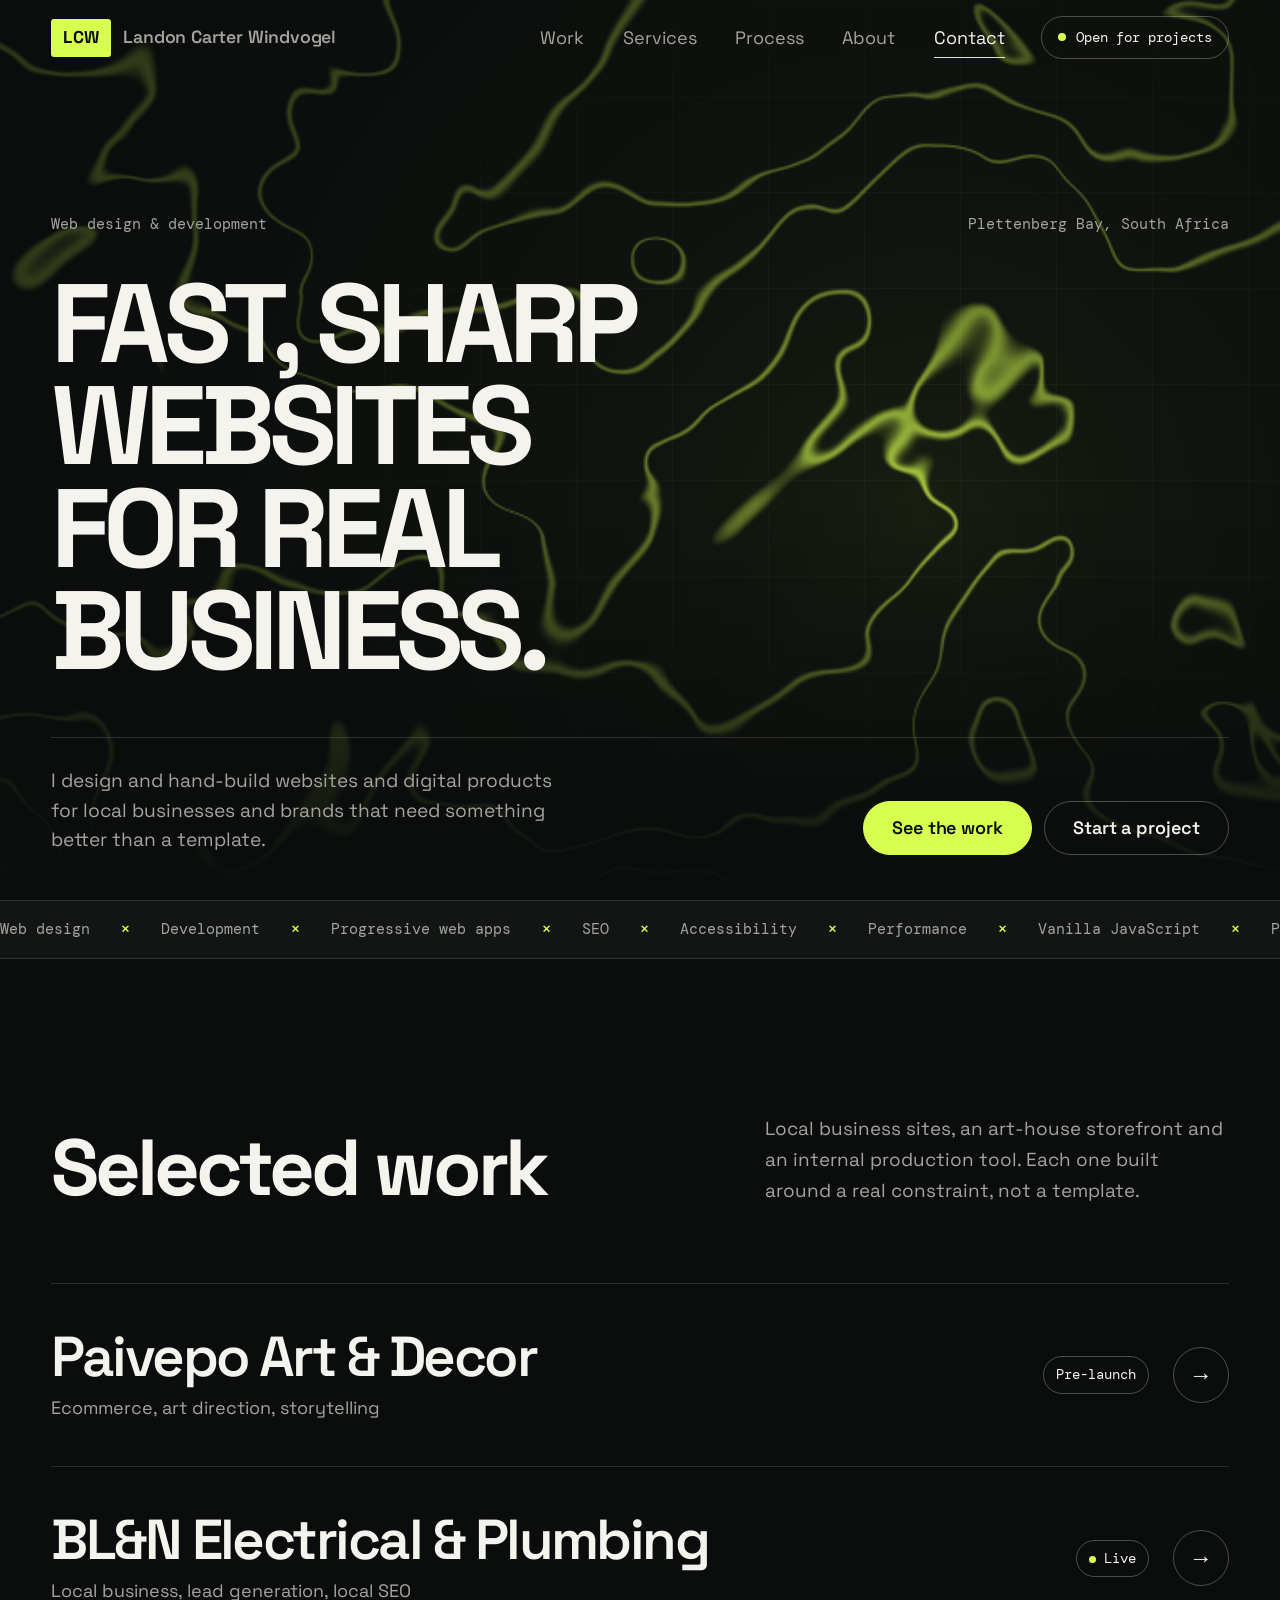
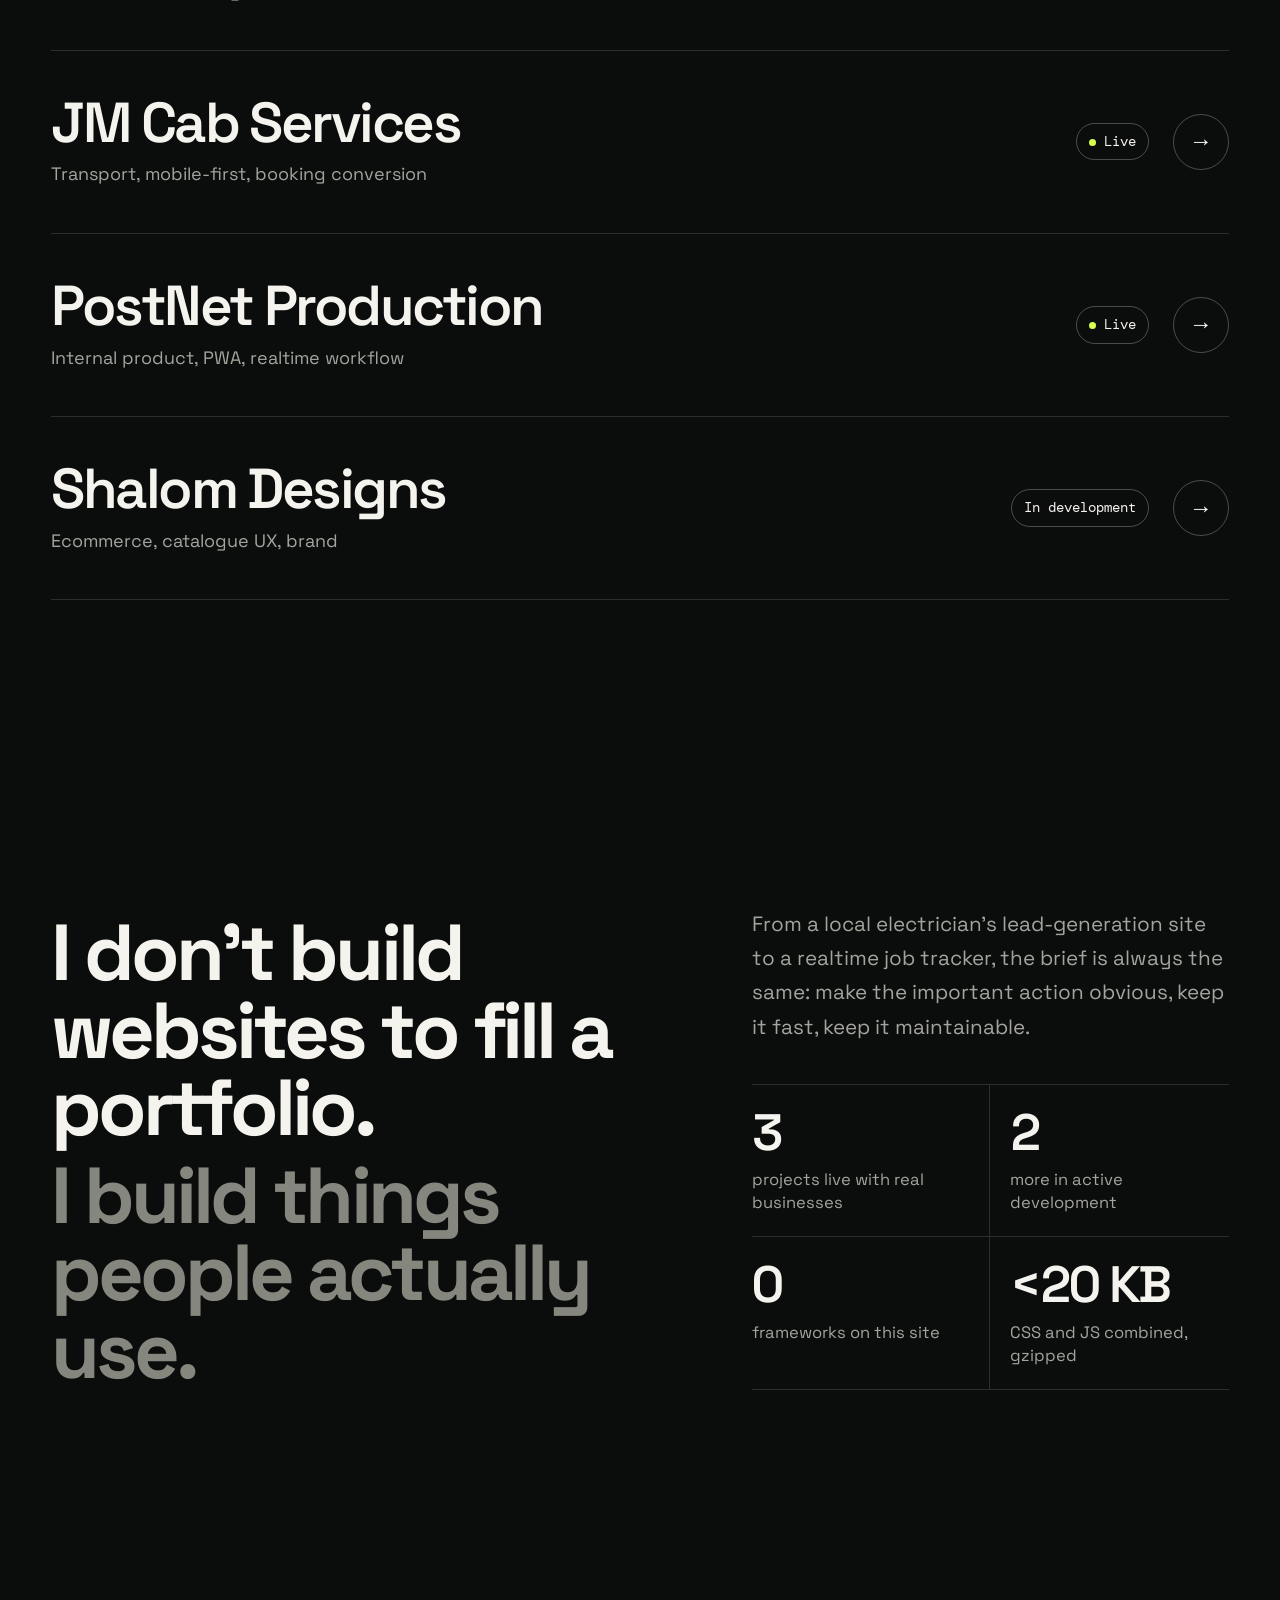
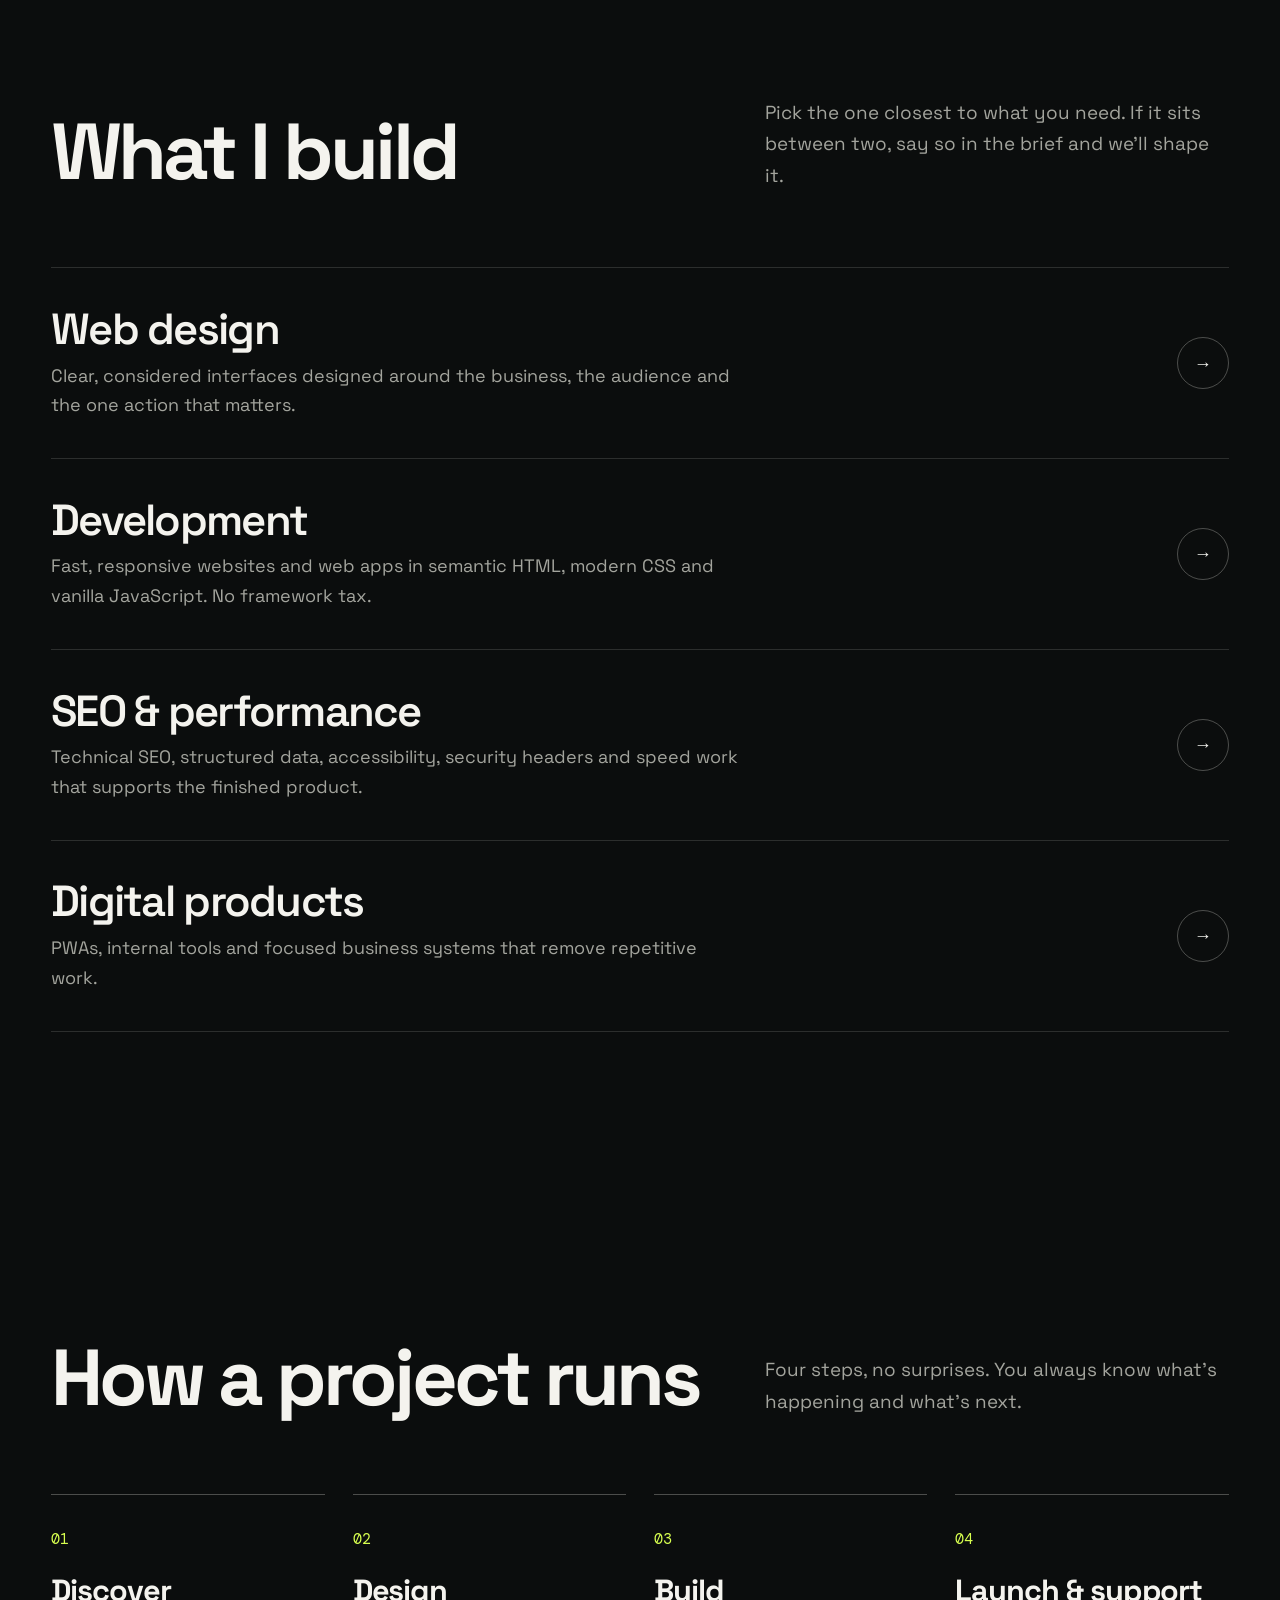
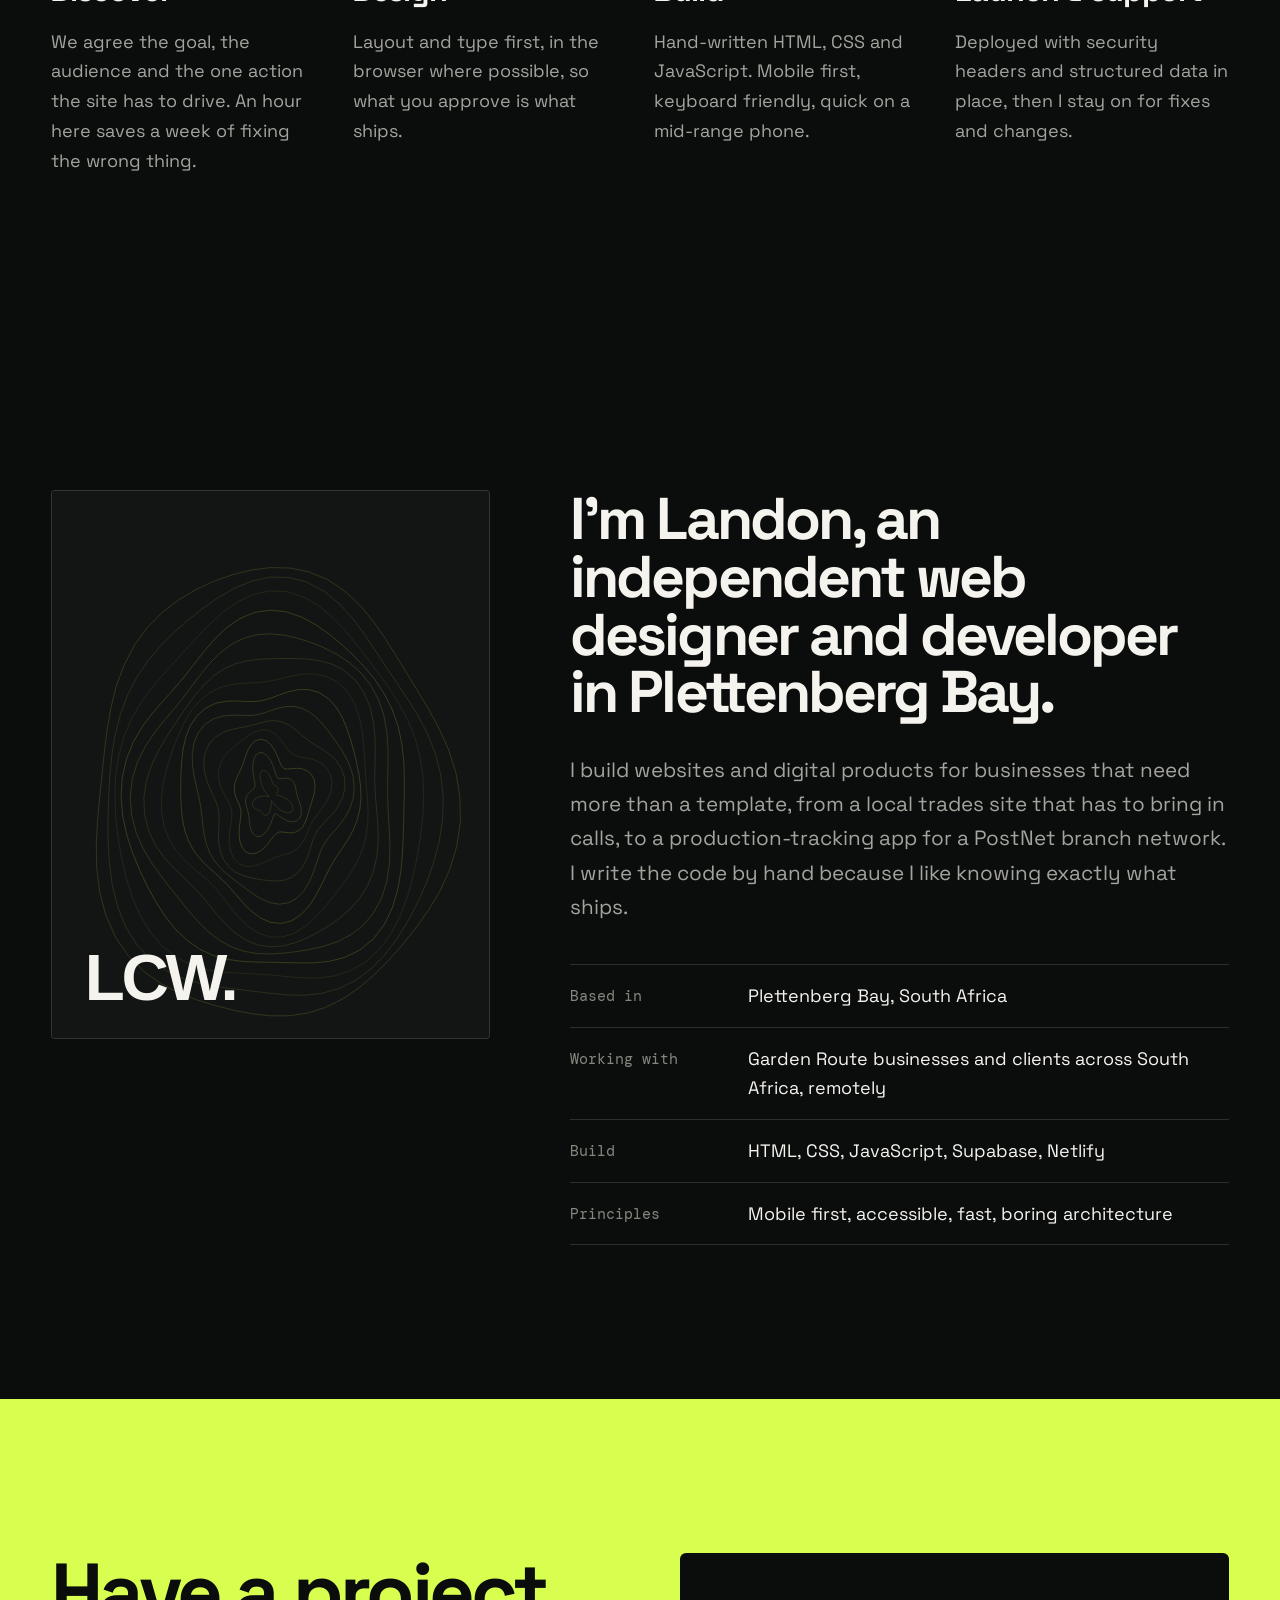
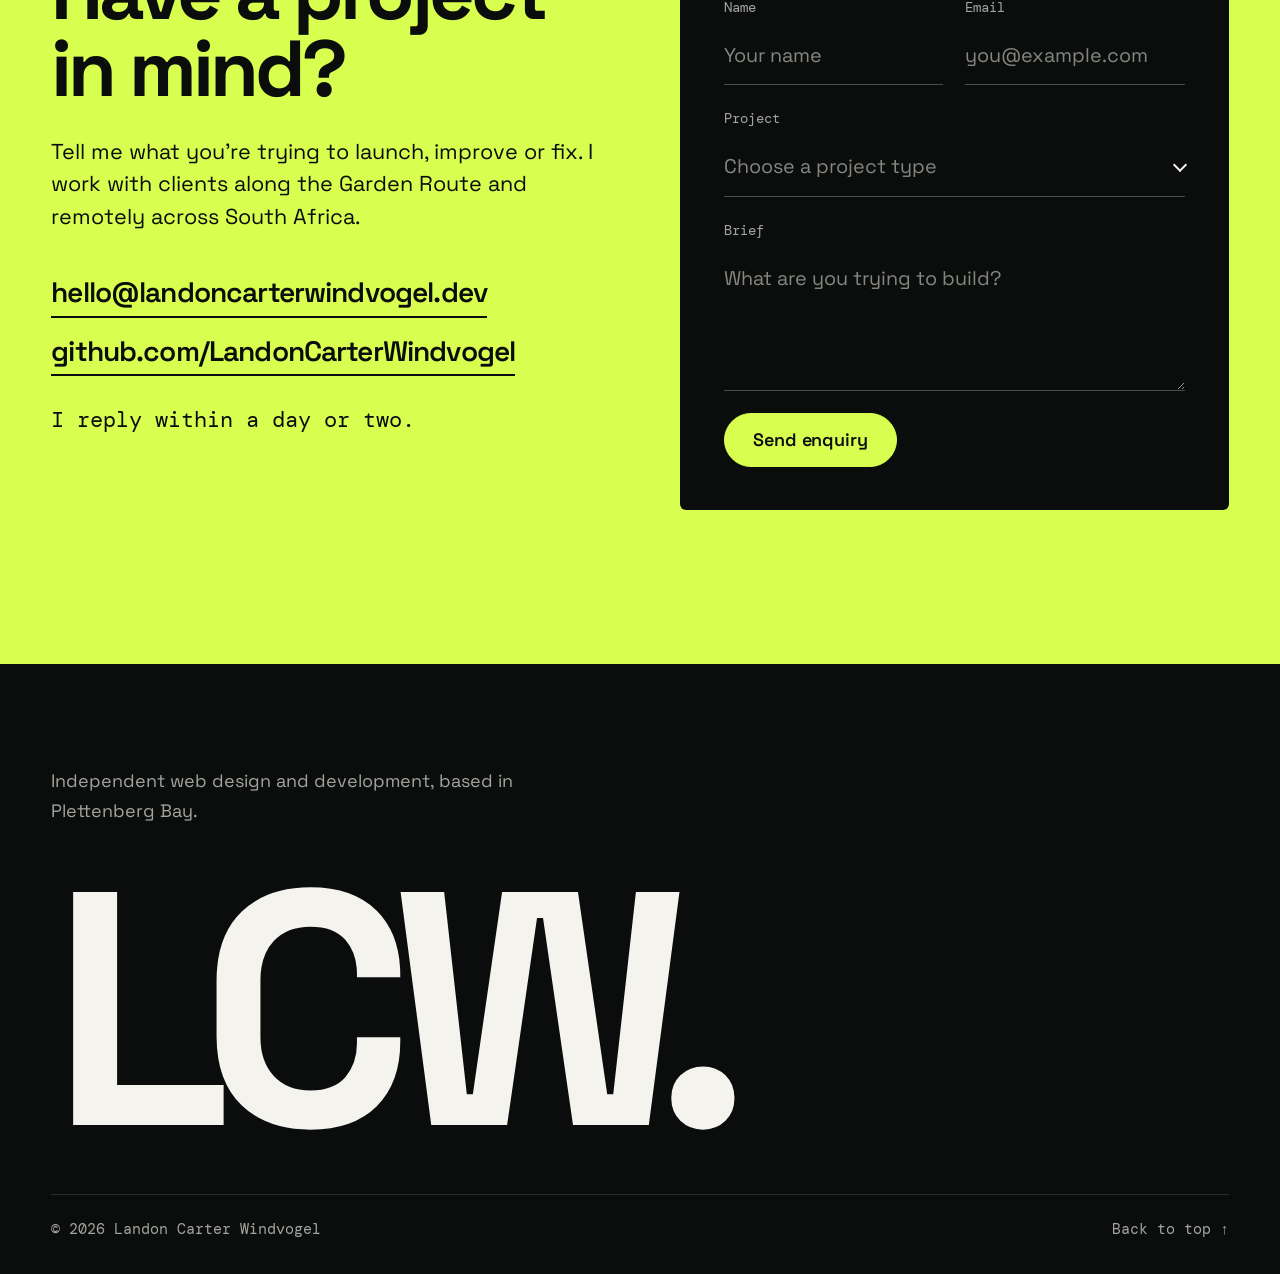
==== commit 8eb1285b: "Use scroll-linked reveal animation for service rows" ====
--- a/index.html
+++ b/index.html
@@ -71,10 +71,10 @@
 <section class="section services" id="services" aria-labelledby="services-title"><div class="shell">
 <div class="section-head reveal"><h2 id="services-title">What I build</h2><p>Pick the one closest to what you need. If it sits between two, say so in the brief and we'll shape it.</p></div>
 <div class="service-list">
-<a class="service reveal" href="#contact" data-service="Website design &amp; build"><div><h3>Web design</h3></div><p>Clear, considered interfaces designed around the business, the audience and the one action that matters.</p><b aria-hidden="true">→</b></a>
-<a class="service reveal" href="#contact" data-service="Web app / PWA"><div><h3>Development</h3></div><p>Fast, responsive websites and web apps in semantic HTML, modern CSS and vanilla JavaScript. No framework tax.</p><b aria-hidden="true">→</b></a>
-<a class="service reveal" href="#contact" data-service="SEO &amp; performance"><div><h3>SEO &amp; performance</h3></div><p>Technical SEO, structured data, accessibility, security headers and speed work that supports the finished product.</p><b aria-hidden="true">→</b></a>
-<a class="service reveal" href="#contact" data-service="Digital product / internal tool"><div><h3>Digital products</h3></div><p>PWAs, internal tools and focused business systems that remove repetitive work.</p><b aria-hidden="true">→</b></a>
+<a class="service" href="#contact" data-service="Website design &amp; build"><div><h3>Web design</h3></div><p>Clear, considered interfaces designed around the business, the audience and the one action that matters.</p><b aria-hidden="true">→</b></a>
+<a class="service" href="#contact" data-service="Web app / PWA"><div><h3>Development</h3></div><p>Fast, responsive websites and web apps in semantic HTML, modern CSS and vanilla JavaScript. No framework tax.</p><b aria-hidden="true">→</b></a>
+<a class="service" href="#contact" data-service="SEO &amp; performance"><div><h3>SEO &amp; performance</h3></div><p>Technical SEO, structured data, accessibility, security headers and speed work that supports the finished product.</p><b aria-hidden="true">→</b></a>
+<a class="service" href="#contact" data-service="Digital product / internal tool"><div><h3>Digital products</h3></div><p>PWAs, internal tools and focused business systems that remove repetitive work.</p><b aria-hidden="true">→</b></a>
 </div></div></section>
 
 <section class="section process" id="process" aria-labelledby="process-title"><div class="shell">
--- a/assets/css/site.css
+++ b/assets/css/site.css
@@ -327,7 +327,7 @@
 
 /* scroll-driven entrance (progressive enhancement) */
 @supports (animation-timeline: view()) {
-  .work-item { animation: work-in linear both; animation-timeline: view(); animation-range: entry 0% entry 55%; }
+  .work-item, .service { animation: work-in linear both; animation-timeline: view(); animation-range: entry 0% entry 55%; }
   @keyframes work-in { from { opacity: 0.15; transform: translateY(36px); } to { opacity: 1; transform: none; } }
 }
 
@@ -348,17 +348,25 @@
 .service {
   display: grid; grid-template-columns: 1fr auto; gap: 8px 24px; align-items: center;
   padding-block: clamp(24px, 3vw, 40px); border-bottom: 1px solid var(--line);
-  transition: background 0.3s, padding 0.5s var(--ease);
+  transition: background 0.4s;
 }
 .service h3 { font-size: clamp(1.6rem, 3.4vw, 3rem); font-weight: 600; letter-spacing: -0.04em; line-height: 1.05; }
 .service p { grid-column: 1; color: var(--muted); max-width: 58ch; }
+.service > div, .service > p { transition: transform 0.55s var(--ease); }
 .service b {
   grid-column: 2; grid-row: 1 / span 2; display: grid; place-items: center; width: 52px; height: 52px;
-  border: 1px solid var(--line-strong); border-radius: 50%; font-weight: 400; transition: background 0.3s, color 0.3s, transform 0.5s var(--ease);
+  border: 1px solid var(--line-strong); border-radius: 50%; font-weight: 400;
+  transition: background 0.35s, color 0.35s, border-color 0.35s, transform 0.55s var(--ease);
 }
 @media (hover: hover) {
-  .service:hover { padding-left: 16px; background: linear-gradient(90deg, rgba(216, 255, 79, 0.07), transparent 60%); }
-  .service:hover b { background: var(--lime); color: var(--lime-ink); border-color: var(--lime); transform: rotate(-45deg); }
+  .service:hover, .service:focus-visible {
+    background: linear-gradient(90deg, rgba(216, 255, 79, 0.07), transparent 60%);
+  }
+  .service:hover > div, .service:hover > p,
+  .service:focus-visible > div, .service:focus-visible > p { transform: translateX(10px); }
+  .service:hover b, .service:focus-visible b {
+    background: var(--lime); color: var(--lime-ink); border-color: var(--lime); transform: rotate(-45deg);
+  }
 }
 
 /* ---------- Process (a real sequence → numbered) ---------- */
@@ -525,7 +533,7 @@
   .ticker > div { animation: none; }
   .reveal { opacity: 1; transform: none; }
   .js .hero h1 .line > span { transform: none; }
-  .work-item { animation: none; }
+  .work-item, .service { animation: none; }
   .cursor { display: none; }
   ::view-transition-old(root), ::view-transition-new(root) { animation: none; }
 }
